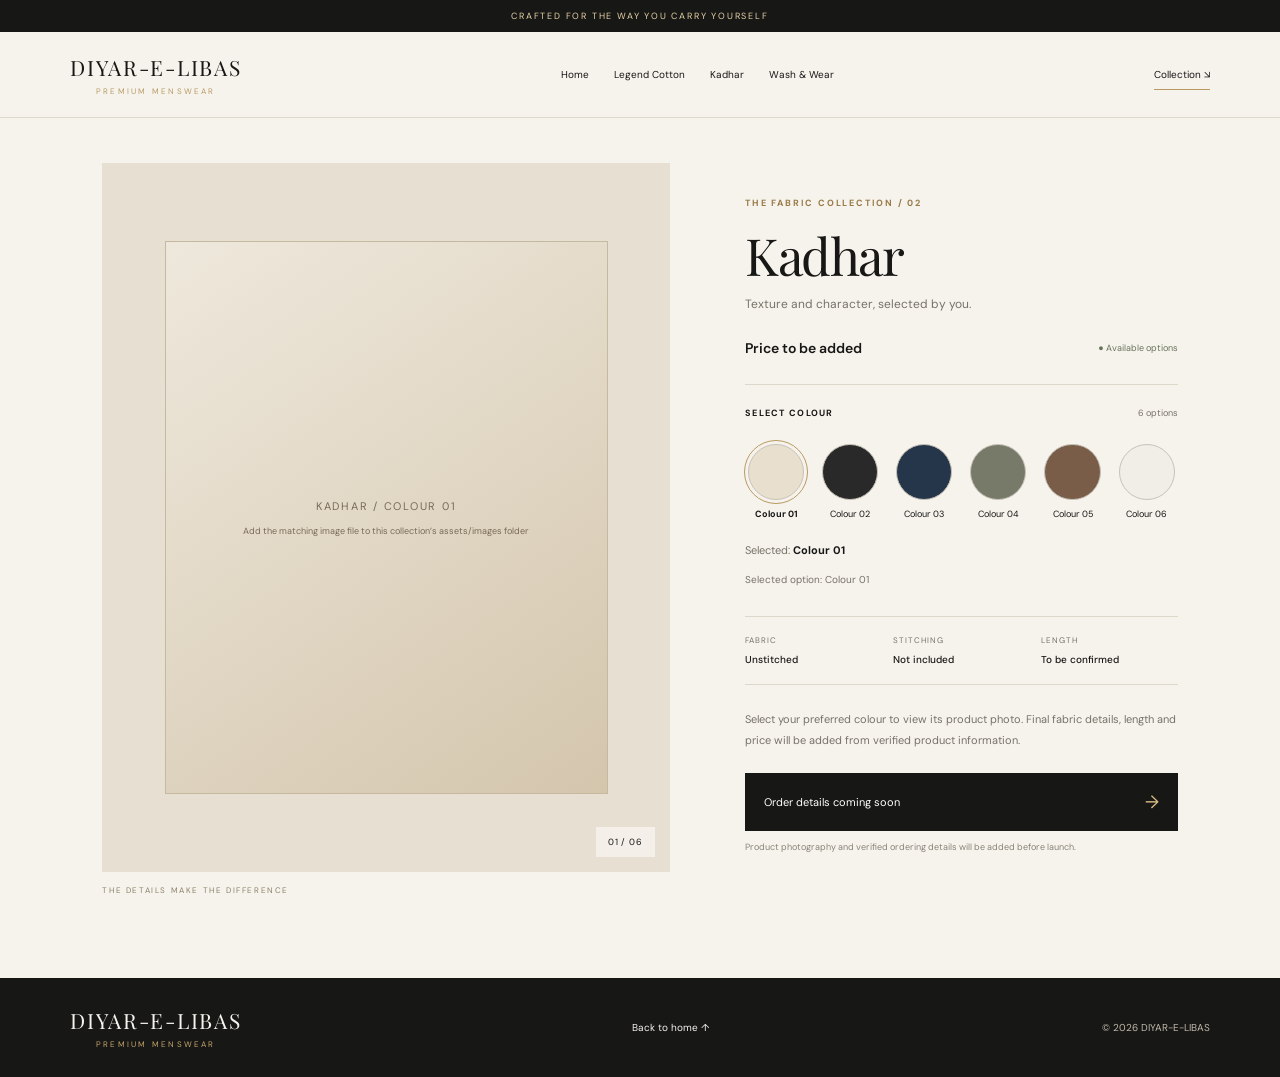
==== kadhar/index.html @ d8f54a7f "Add files via upload" ====
<!doctype html>
<html lang="en"><head><meta charset="utf-8"><meta name="viewport" content="width=device-width, initial-scale=1"><meta name="theme-color" content="#171715"><title>Kadhar | DIYAR-E-LIBAS</title><link rel="stylesheet" href="style.css"></head><body class="collection-page">
<div class="announcement">CRAFTED FOR THE WAY YOU CARRY YOURSELF</div><header class="site-header"><a class="wordmark" href="../">DIYAR-E-LIBAS<span>PREMIUM MENSWEAR</span></a><nav><a href="../">Home</a><a href="../legend-cotton/">Legend Cotton</a><a href="../kadhar/">Kadhar</a><a href="../wash-n-wear/">Wash &amp; Wear</a></nav><a class="header-link" href="#product">Collection <span>↘</span></a></header>
<main id="product" class="product-layout"><section class="gallery-column" aria-label="Product image"><div class="main-image" id="mainImage"><div class="image-placeholder"><span>KADHAR</span><small>Supplied product image will be connected here</small></div><span class="image-counter">01 / 06</span></div><p class="gallery-caption">THE DETAILS MAKE THE DIFFERENCE</p></section>
<section class="product-info"><p class="eyebrow">THE FABRIC COLLECTION / 02</p><h1>Kadhar</h1><p class="subtitle">Texture and character, selected by you.</p><div class="price-line"><span class="price" id="productPrice">Price to be added</span><span class="availability">● Available options</span></div><div class="rule"></div><div class="field-heading"><span>SELECT COLOUR</span><span id="colourCount">6 options</span></div><div class="swatch-list" id="swatches" aria-label="Choose a colour"></div><p class="selected-colour">Selected: <strong id="selectedColour">Choose a colour</strong></p><div class="selected-product" id="selectedProduct">Select a colour to view its product image.</div><div class="product-facts"><div><span>FABRIC</span><strong>Unstitched</strong></div><div><span>STITCHING</span><strong>Not included</strong></div><div><span>LENGTH</span><strong>To be confirmed</strong></div></div><p class="product-description">Select your preferred colour to view its product photo. Final fabric details, length and price will be added from verified product information.</p><button class="primary-button" id="orderButton" type="button">Order details coming soon <span>→</span></button><p class="small-note">Product photography and verified ordering details will be added before launch.</p></section></main>
<footer class="site-footer"><a class="wordmark" href="../">DIYAR-E-LIBAS<span>PREMIUM MENSWEAR</span></a><a href="../">Back to home ↑</a><span>© <span class="year"></span> DIYAR-E-LIBAS</span></footer><script src="script.js"></script></body></html>
---- kadhar/style.css ----
@import url('https://fonts.googleapis.com/css2?family=DM+Sans:wght@400;500;600;700&family=Playfair+Display:ital,wght@0,500;0,600;1,500&display=swap');
/* KADHAR ONLY — edits here do not style the other collections. */
:root{--kh-ink:#171715;--kh-paper:#f6f3ed;--kh-muted:#777268;--kh-gold:#b89a62;--kh-line:#ded8cb;--kh-serif:'Playfair Display',Georgia,serif;--kh-sans:'DM Sans',Arial,sans-serif}
*{box-sizing:border-box}body{margin:0;background:var(--kh-paper);color:var(--kh-ink);font-family:var(--kh-sans)}a{color:inherit;text-decoration:none}.announcement{text-align:center;background:var(--kh-ink);color:#e6d2a8;font-size:9px;letter-spacing:.2em;padding:10px 14px}.site-header{min-height:86px;padding:20px 5.5%;display:flex;align-items:center;justify-content:space-between;gap:25px;border-bottom:1px solid var(--kh-line)}.wordmark{font:21px var(--kh-serif);letter-spacing:.08em;white-space:nowrap}.wordmark span{display:block;font:8px var(--kh-sans);letter-spacing:.28em;text-align:center;margin-top:5px;color:var(--kh-gold)}nav{display:flex;gap:25px}nav a,.header-link{font-size:10px}.header-link{border-bottom:1px solid var(--kh-gold);padding:8px 0}.product-layout{display:grid;grid-template-columns:minmax(0,1.05fr) minmax(340px,.8fr);gap:7%;padding:45px 8% 75px;max-width:1500px;margin:auto}.main-image{position:relative;aspect-ratio:4/5;background:#e6dfd2;display:grid;place-items:center;overflow:hidden}.main-image img{width:100%;height:100%;object-fit:cover;display:block}.image-placeholder{width:78%;height:78%;border:1px solid #c5b99f;display:flex;flex-direction:column;align-items:center;justify-content:center;gap:12px;text-align:center;background:linear-gradient(145deg,#eee8dc,#d4c6ad);color:#776b57;font-size:11px;letter-spacing:.16em;padding:20px}.image-placeholder small{font-size:9px;letter-spacing:0}.image-counter{position:absolute;bottom:15px;right:15px;background:#f6f3eddd;padding:9px 12px;font-size:9px;letter-spacing:.1em}.gallery-caption{font-size:8px;letter-spacing:.2em;color:#8c806a;margin-top:13px}.product-info{padding-top:25px;align-self:start}.eyebrow{font-size:9px;letter-spacing:.2em;color:#987a48;font-weight:700}.product-info h1{font:clamp(39px,4vw,57px)/1.12 var(--kh-serif);letter-spacing:-.03em;margin:18px 0 10px}.subtitle{font-size:12px;color:var(--kh-muted)}.price-line{display:flex;justify-content:space-between;align-items:center;gap:12px;margin:27px 0}.price{font-size:14px;font-weight:600}.availability{font-size:9px;color:#68735a}.rule{height:1px;background:var(--kh-line);margin:22px 0}.field-heading{display:flex;justify-content:space-between;font-size:9px;letter-spacing:.14em;font-weight:700}.field-heading span+span{font-weight:400;color:var(--kh-muted);letter-spacing:0}.swatch-list{display:grid;grid-template-columns:repeat(6,minmax(0,1fr));gap:12px;margin:20px 0 12px}.swatch{border:1px solid transparent;background:transparent;padding:4px 2px 7px;cursor:pointer;color:var(--kh-ink);font:9px var(--kh-sans);min-width:0}.swatch .swatch-colour{display:block;width:100%;aspect-ratio:1;border-radius:50%;border:1px solid #c8c2b7;margin-bottom:8px;outline:1px solid transparent;outline-offset:3px}.swatch[aria-pressed=true] .swatch-colour{outline:1px solid var(--kh-gold)}.swatch[aria-pressed=true]{font-weight:700}.swatch:focus-visible,.primary-button:focus-visible{outline:2px solid var(--kh-gold);outline-offset:3px}.selected-colour{font-size:11px;color:var(--kh-muted);margin:15px 0}.selected-colour strong{color:var(--kh-ink)}.selected-product{font-size:10px;color:var(--kh-muted);min-height:20px;line-height:1.6}.product-facts{display:grid;grid-template-columns:repeat(3,minmax(0,1fr));gap:12px;border-top:1px solid var(--kh-line);border-bottom:1px solid var(--kh-line);padding:18px 0;margin:24px 0}.product-facts div{display:flex;flex-direction:column;gap:8px}.product-facts span{font-size:8px;letter-spacing:.12em;color:var(--kh-muted)}.product-facts strong{font-size:10px;font-weight:500}.product-description{font-size:11px;line-height:1.9;color:var(--kh-muted)}.primary-button{width:100%;border:0;background:var(--kh-ink);color:white;padding:17px 19px;display:flex;justify-content:space-between;align-items:center;margin-top:22px;font:11px var(--kh-sans);cursor:pointer}.primary-button span{color:#d8bb83;font-size:18px}.small-note{font-size:9px;line-height:1.6;color:#898276}.site-footer{background:var(--kh-ink);color:#f6f3ed;padding:28px 5.5%;display:flex;align-items:center;justify-content:space-between;gap:20px;font-size:10px}.site-footer .wordmark span{color:#c6a76c}.site-footer>span{color:#c1b9aa}
@media(max-width:850px){.site-header{padding:17px 5%;flex-wrap:wrap;gap:15px}.wordmark{font-size:18px}nav{order:3;width:100%;overflow:auto;gap:18px;padding-top:4px}nav a{white-space:nowrap}.header-link{margin-left:auto}.product-layout{grid-template-columns:1fr;gap:25px;padding:24px 5% 50px}.main-image{aspect-ratio:4/4.2}.product-info{padding-top:5px}.product-info h1{font-size:43px}.swatch-list{gap:7px}.site-footer{flex-wrap:wrap}.site-footer .wordmark{width:100%}}
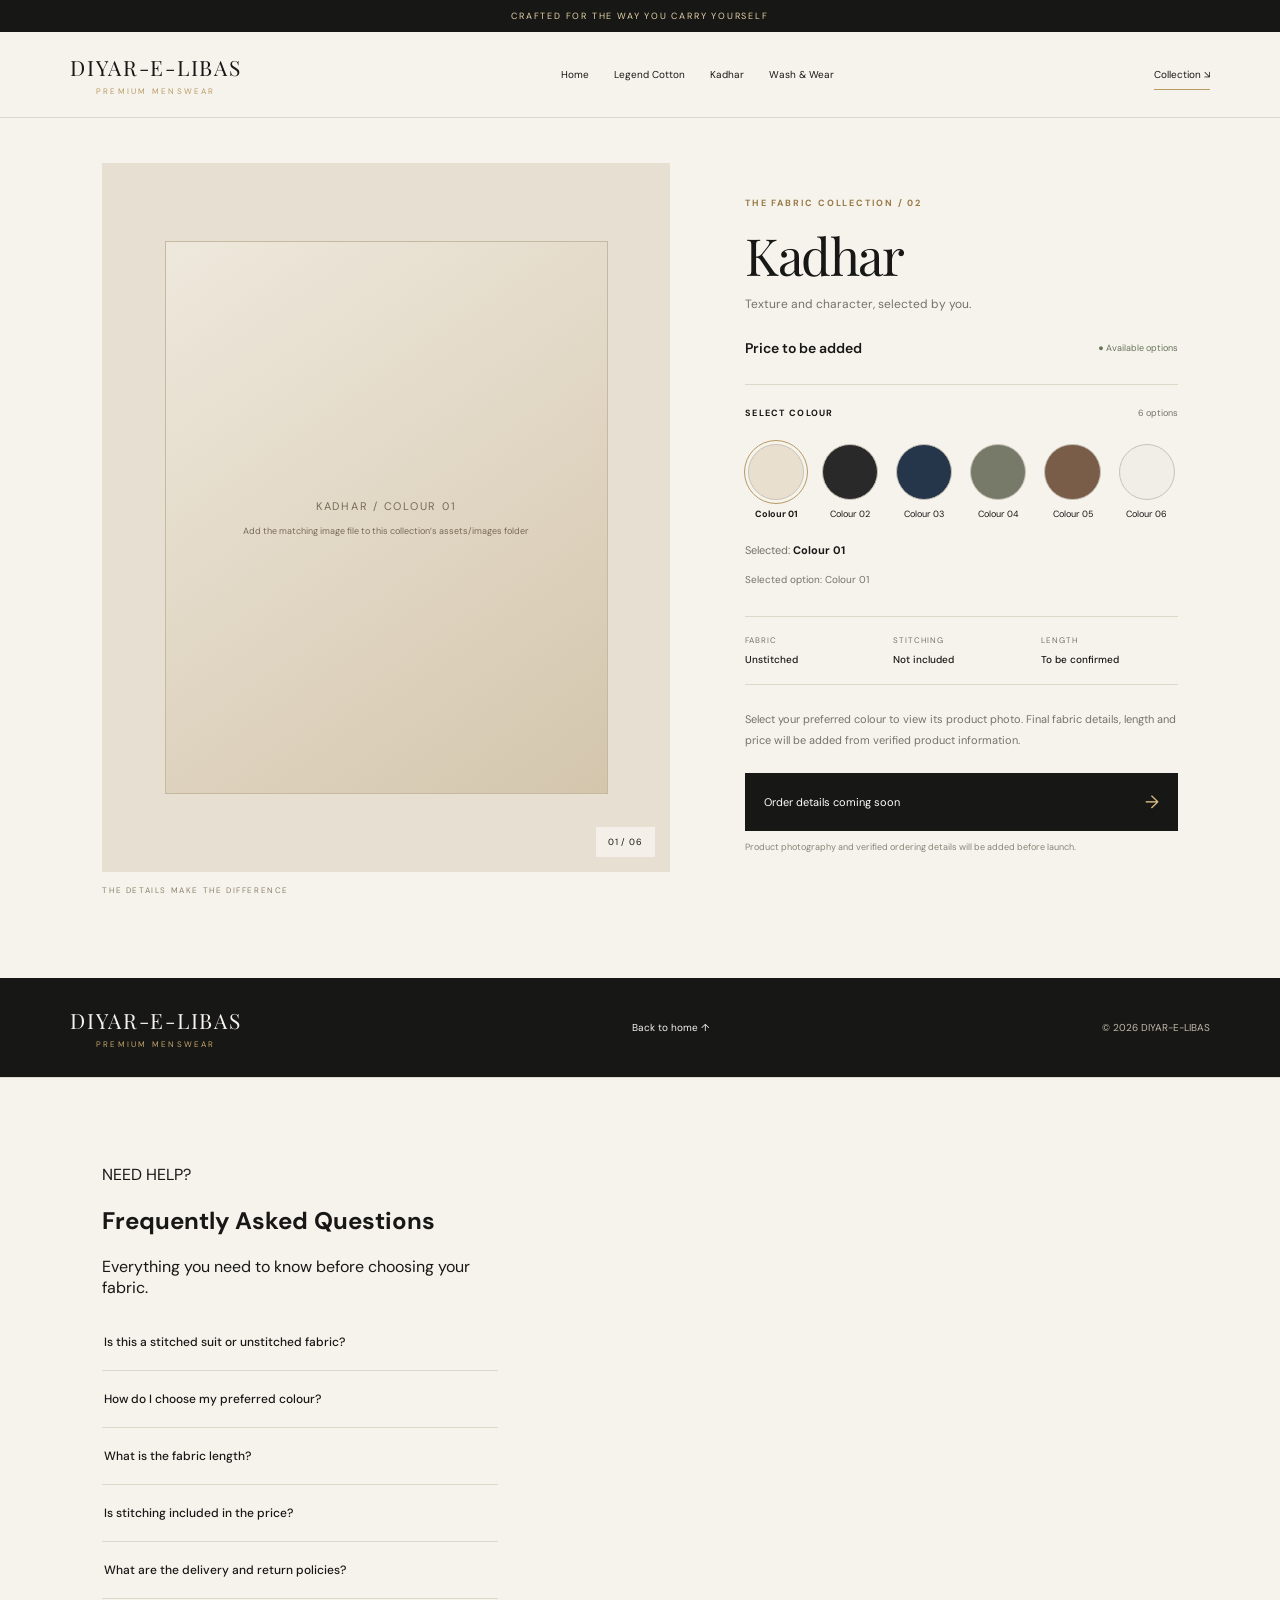
==== commit a4ee9bb5: "Update index.html" ====
--- a/kadhar/index.html
+++ b/kadhar/index.html
@@ -3,4 +3,39 @@
 <div class="announcement">CRAFTED FOR THE WAY YOU CARRY YOURSELF</div><header class="site-header"><a class="wordmark" href="../">DIYAR-E-LIBAS<span>PREMIUM MENSWEAR</span></a><nav><a href="../">Home</a><a href="../legend-cotton/">Legend Cotton</a><a href="../kadhar/">Kadhar</a><a href="../wash-n-wear/">Wash &amp; Wear</a></nav><a class="header-link" href="#product">Collection <span>↘</span></a></header>
 <main id="product" class="product-layout"><section class="gallery-column" aria-label="Product image"><div class="main-image" id="mainImage"><div class="image-placeholder"><span>KADHAR</span><small>Supplied product image will be connected here</small></div><span class="image-counter">01 / 06</span></div><p class="gallery-caption">THE DETAILS MAKE THE DIFFERENCE</p></section>
 <section class="product-info"><p class="eyebrow">THE FABRIC COLLECTION / 02</p><h1>Kadhar</h1><p class="subtitle">Texture and character, selected by you.</p><div class="price-line"><span class="price" id="productPrice">Price to be added</span><span class="availability">● Available options</span></div><div class="rule"></div><div class="field-heading"><span>SELECT COLOUR</span><span id="colourCount">6 options</span></div><div class="swatch-list" id="swatches" aria-label="Choose a colour"></div><p class="selected-colour">Selected: <strong id="selectedColour">Choose a colour</strong></p><div class="selected-product" id="selectedProduct">Select a colour to view its product image.</div><div class="product-facts"><div><span>FABRIC</span><strong>Unstitched</strong></div><div><span>STITCHING</span><strong>Not included</strong></div><div><span>LENGTH</span><strong>To be confirmed</strong></div></div><p class="product-description">Select your preferred colour to view its product photo. Final fabric details, length and price will be added from verified product information.</p><button class="primary-button" id="orderButton" type="button">Order details coming soon <span>→</span></button><p class="small-note">Product photography and verified ordering details will be added before launch.</p></section></main>
-<footer class="site-footer"><a class="wordmark" href="../">DIYAR-E-LIBAS<span>PREMIUM MENSWEAR</span></a><a href="../">Back to home ↑</a><span>© <span class="year"></span> DIYAR-E-LIBAS</span></footer><script src="script.js"></script></body></html>
+<footer class="site-footer"><a class="wordmark" href="../">DIYAR-E-LIBAS<span>PREMIUM MENSWEAR</span></a><a href="../">Back to home ↑</a><span>© <span class="year"></span> DIYAR-E-LIBAS</span></footer><script src="script.js"></script>
+<section class="faq-section" id="faqs">
+  <div class="faq-container">
+    <p class="faq-eyebrow">NEED HELP?</p>
+    <h2>Frequently Asked Questions</h2>
+    <p class="faq-intro">
+      Everything you need to know before choosing your fabric.
+    </p>
+
+    <details class="faq-item">
+      <summary>Is this a stitched suit or unstitched fabric?</summary>
+      <p>This product is unstitched fabric. It is not a ready-made suit.</p>
+    </details>
+
+    <details class="faq-item">
+      <summary>How do I choose my preferred colour?</summary>
+      <p>Select a colour swatch on the product page to view its corresponding product image.</p>
+    </details>
+
+    <details class="faq-item">
+      <summary>What is the fabric length?</summary>
+      <p>Please confirm the fabric length listed for your selected product before placing your order.</p>
+    </details>
+
+    <details class="faq-item">
+      <summary>Is stitching included in the price?</summary>
+      <p>No. This is unstitched fabric, and stitching is not included unless explicitly stated.</p>
+    </details>
+
+    <details class="faq-item">
+      <summary>What are the delivery and return policies?</summary>
+      <p>Please check the store's confirmed delivery and return policies before ordering.</p>
+    </details>
+  </div>
+</section>
+</body></html>
--- a/kadhar/style.css
+++ b/kadhar/style.css
@@ -3,3 +3,22 @@
 :root{--kh-ink:#171715;--kh-paper:#f6f3ed;--kh-muted:#777268;--kh-gold:#b89a62;--kh-line:#ded8cb;--kh-serif:'Playfair Display',Georgia,serif;--kh-sans:'DM Sans',Arial,sans-serif}
 *{box-sizing:border-box}body{margin:0;background:var(--kh-paper);color:var(--kh-ink);font-family:var(--kh-sans)}a{color:inherit;text-decoration:none}.announcement{text-align:center;background:var(--kh-ink);color:#e6d2a8;font-size:9px;letter-spacing:.2em;padding:10px 14px}.site-header{min-height:86px;padding:20px 5.5%;display:flex;align-items:center;justify-content:space-between;gap:25px;border-bottom:1px solid var(--kh-line)}.wordmark{font:21px var(--kh-serif);letter-spacing:.08em;white-space:nowrap}.wordmark span{display:block;font:8px var(--kh-sans);letter-spacing:.28em;text-align:center;margin-top:5px;color:var(--kh-gold)}nav{display:flex;gap:25px}nav a,.header-link{font-size:10px}.header-link{border-bottom:1px solid var(--kh-gold);padding:8px 0}.product-layout{display:grid;grid-template-columns:minmax(0,1.05fr) minmax(340px,.8fr);gap:7%;padding:45px 8% 75px;max-width:1500px;margin:auto}.main-image{position:relative;aspect-ratio:4/5;background:#e6dfd2;display:grid;place-items:center;overflow:hidden}.main-image img{width:100%;height:100%;object-fit:cover;display:block}.image-placeholder{width:78%;height:78%;border:1px solid #c5b99f;display:flex;flex-direction:column;align-items:center;justify-content:center;gap:12px;text-align:center;background:linear-gradient(145deg,#eee8dc,#d4c6ad);color:#776b57;font-size:11px;letter-spacing:.16em;padding:20px}.image-placeholder small{font-size:9px;letter-spacing:0}.image-counter{position:absolute;bottom:15px;right:15px;background:#f6f3eddd;padding:9px 12px;font-size:9px;letter-spacing:.1em}.gallery-caption{font-size:8px;letter-spacing:.2em;color:#8c806a;margin-top:13px}.product-info{padding-top:25px;align-self:start}.eyebrow{font-size:9px;letter-spacing:.2em;color:#987a48;font-weight:700}.product-info h1{font:clamp(39px,4vw,57px)/1.12 var(--kh-serif);letter-spacing:-.03em;margin:18px 0 10px}.subtitle{font-size:12px;color:var(--kh-muted)}.price-line{display:flex;justify-content:space-between;align-items:center;gap:12px;margin:27px 0}.price{font-size:14px;font-weight:600}.availability{font-size:9px;color:#68735a}.rule{height:1px;background:var(--kh-line);margin:22px 0}.field-heading{display:flex;justify-content:space-between;font-size:9px;letter-spacing:.14em;font-weight:700}.field-heading span+span{font-weight:400;color:var(--kh-muted);letter-spacing:0}.swatch-list{display:grid;grid-template-columns:repeat(6,minmax(0,1fr));gap:12px;margin:20px 0 12px}.swatch{border:1px solid transparent;background:transparent;padding:4px 2px 7px;cursor:pointer;color:var(--kh-ink);font:9px var(--kh-sans);min-width:0}.swatch .swatch-colour{display:block;width:100%;aspect-ratio:1;border-radius:50%;border:1px solid #c8c2b7;margin-bottom:8px;outline:1px solid transparent;outline-offset:3px}.swatch[aria-pressed=true] .swatch-colour{outline:1px solid var(--kh-gold)}.swatch[aria-pressed=true]{font-weight:700}.swatch:focus-visible,.primary-button:focus-visible{outline:2px solid var(--kh-gold);outline-offset:3px}.selected-colour{font-size:11px;color:var(--kh-muted);margin:15px 0}.selected-colour strong{color:var(--kh-ink)}.selected-product{font-size:10px;color:var(--kh-muted);min-height:20px;line-height:1.6}.product-facts{display:grid;grid-template-columns:repeat(3,minmax(0,1fr));gap:12px;border-top:1px solid var(--kh-line);border-bottom:1px solid var(--kh-line);padding:18px 0;margin:24px 0}.product-facts div{display:flex;flex-direction:column;gap:8px}.product-facts span{font-size:8px;letter-spacing:.12em;color:var(--kh-muted)}.product-facts strong{font-size:10px;font-weight:500}.product-description{font-size:11px;line-height:1.9;color:var(--kh-muted)}.primary-button{width:100%;border:0;background:var(--kh-ink);color:white;padding:17px 19px;display:flex;justify-content:space-between;align-items:center;margin-top:22px;font:11px var(--kh-sans);cursor:pointer}.primary-button span{color:#d8bb83;font-size:18px}.small-note{font-size:9px;line-height:1.6;color:#898276}.site-footer{background:var(--kh-ink);color:#f6f3ed;padding:28px 5.5%;display:flex;align-items:center;justify-content:space-between;gap:20px;font-size:10px}.site-footer .wordmark span{color:#c6a76c}.site-footer>span{color:#c1b9aa}
 @media(max-width:850px){.site-header{padding:17px 5%;flex-wrap:wrap;gap:15px}.wordmark{font-size:18px}nav{order:3;width:100%;overflow:auto;gap:18px;padding-top:4px}nav a{white-space:nowrap}.header-link{margin-left:auto}.product-layout{grid-template-columns:1fr;gap:25px;padding:24px 5% 50px}.main-image{aspect-ratio:4/4.2}.product-info{padding-top:5px}.product-info h1{font-size:43px}.swatch-list{gap:7px}.site-footer{flex-wrap:wrap}.site-footer .wordmark{width:100%}}
+
+
+/* KADHAR FAQ SECTION — independent styles, scoped to this page. */
+.faq-section{display:grid;grid-template-columns:minmax(220px,.8fr) minmax(0,1.2fr);gap:8%;padding:70px 8%;border-top:1px solid var(--kh-line);max-width:1500px;margin:auto}
+.faq-intro h2{font:clamp(32px,3.5vw,45px)/1.16 var(--kh-serif);margin:14px 0}
+.faq-intro h2 em{color:var(--kh-gold);font-weight:500}
+.faq-intro>p:last-child{font-size:11px;line-height:1.8;color:var(--kh-muted);max-width:280px}
+.faq-list{border-top:1px solid var(--kh-line)}
+.faq-item{border-bottom:1px solid var(--kh-line)}
+.faq-item summary{list-style:none;cursor:pointer;display:flex;align-items:center;justify-content:space-between;gap:20px;padding:20px 2px;font-size:12px;font-weight:500}
+.faq-item summary::-webkit-details-marker{display:none}
+.faq-item summary:focus-visible{outline:2px solid var(--kh-gold);outline-offset:4px}
+.faq-toggle{position:relative;flex:0 0 18px;width:18px;height:18px}
+.faq-toggle:before,.faq-toggle:after{content:"";position:absolute;left:3px;top:8px;width:12px;height:1px;background:var(--kh-gold)}
+.faq-toggle:after{transform:rotate(90deg);transition:transform .2s ease}
+.faq-item[open] .faq-toggle:after{transform:rotate(0)}
+.faq-answer{padding:0 34px 18px 2px}
+.faq-answer p{margin:0;color:var(--kh-muted);font-size:11px;line-height:1.9}
+@media(max-width:850px){.faq-section{grid-template-columns:1fr;gap:25px;padding:48px 5%}.faq-intro h2{font-size:37px}.faq-item summary{font-size:11px;padding:18px 1px}}
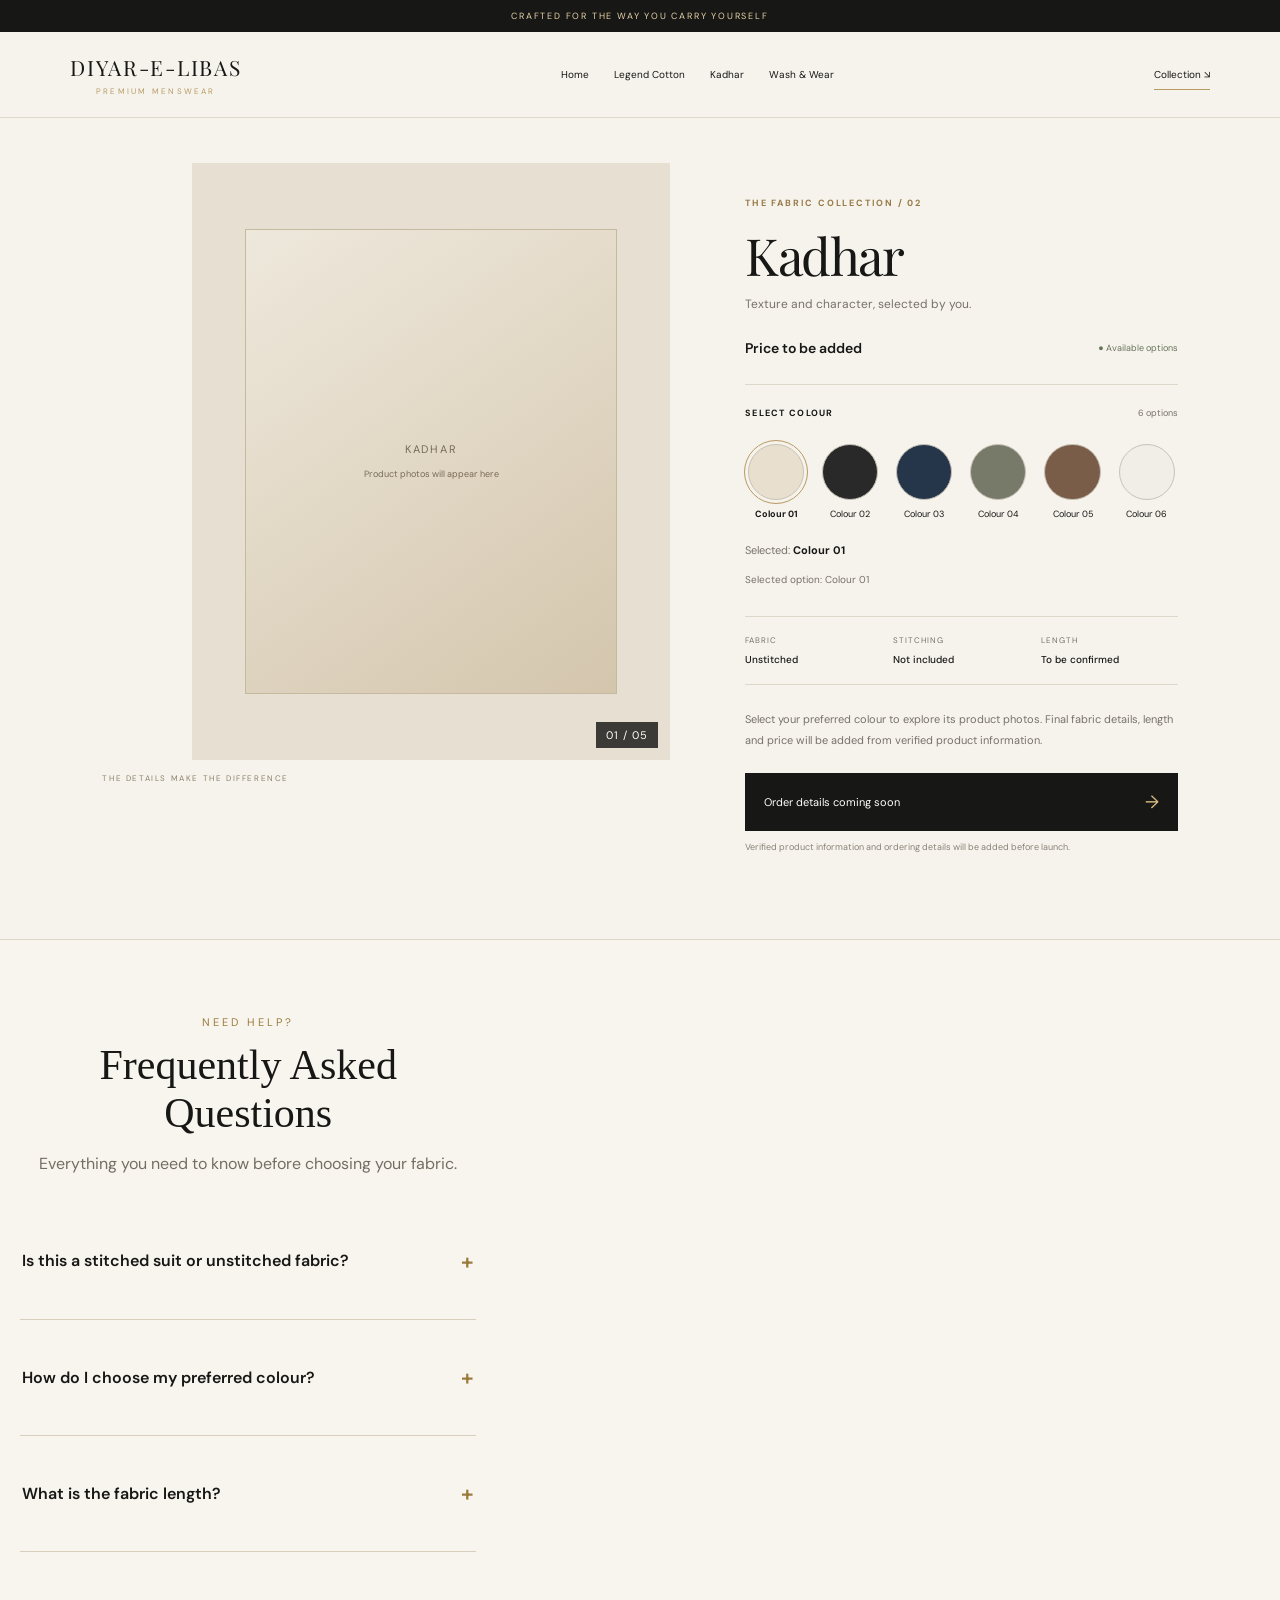
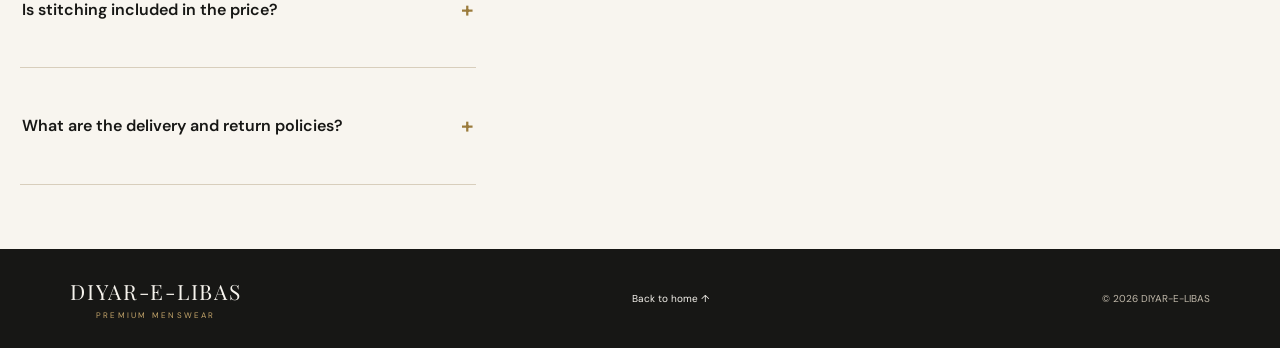
==== commit 4ba84ebd: "Update index.html" ====
--- a/kadhar/index.html
+++ b/kadhar/index.html
@@ -1,41 +1,369 @@
+
 <!doctype html>
-<html lang="en"><head><meta charset="utf-8"><meta name="viewport" content="width=device-width, initial-scale=1"><meta name="theme-color" content="#171715"><title>Kadhar | DIYAR-E-LIBAS</title><link rel="stylesheet" href="style.css"></head><body class="collection-page">
-<div class="announcement">CRAFTED FOR THE WAY YOU CARRY YOURSELF</div><header class="site-header"><a class="wordmark" href="../">DIYAR-E-LIBAS<span>PREMIUM MENSWEAR</span></a><nav><a href="../">Home</a><a href="../legend-cotton/">Legend Cotton</a><a href="../kadhar/">Kadhar</a><a href="../wash-n-wear/">Wash &amp; Wear</a></nav><a class="header-link" href="#product">Collection <span>↘</span></a></header>
-<main id="product" class="product-layout"><section class="gallery-column" aria-label="Product image"><div class="main-image" id="mainImage"><div class="image-placeholder"><span>KADHAR</span><small>Supplied product image will be connected here</small></div><span class="image-counter">01 / 06</span></div><p class="gallery-caption">THE DETAILS MAKE THE DIFFERENCE</p></section>
-<section class="product-info"><p class="eyebrow">THE FABRIC COLLECTION / 02</p><h1>Kadhar</h1><p class="subtitle">Texture and character, selected by you.</p><div class="price-line"><span class="price" id="productPrice">Price to be added</span><span class="availability">● Available options</span></div><div class="rule"></div><div class="field-heading"><span>SELECT COLOUR</span><span id="colourCount">6 options</span></div><div class="swatch-list" id="swatches" aria-label="Choose a colour"></div><p class="selected-colour">Selected: <strong id="selectedColour">Choose a colour</strong></p><div class="selected-product" id="selectedProduct">Select a colour to view its product image.</div><div class="product-facts"><div><span>FABRIC</span><strong>Unstitched</strong></div><div><span>STITCHING</span><strong>Not included</strong></div><div><span>LENGTH</span><strong>To be confirmed</strong></div></div><p class="product-description">Select your preferred colour to view its product photo. Final fabric details, length and price will be added from verified product information.</p><button class="primary-button" id="orderButton" type="button">Order details coming soon <span>→</span></button><p class="small-note">Product photography and verified ordering details will be added before launch.</p></section></main>
-<footer class="site-footer"><a class="wordmark" href="../">DIYAR-E-LIBAS<span>PREMIUM MENSWEAR</span></a><a href="../">Back to home ↑</a><span>© <span class="year"></span> DIYAR-E-LIBAS</span></footer><script src="script.js"></script>
-<section class="faq-section" id="faqs">
-  <div class="faq-container">
-    <p class="faq-eyebrow">NEED HELP?</p>
-    <h2>Frequently Asked Questions</h2>
-    <p class="faq-intro">
-      Everything you need to know before choosing your fabric.
-    </p>
-
-    <details class="faq-item">
-      <summary>Is this a stitched suit or unstitched fabric?</summary>
-      <p>This product is unstitched fabric. It is not a ready-made suit.</p>
-    </details>
-
-    <details class="faq-item">
-      <summary>How do I choose my preferred colour?</summary>
-      <p>Select a colour swatch on the product page to view its corresponding product image.</p>
-    </details>
-
-    <details class="faq-item">
-      <summary>What is the fabric length?</summary>
-      <p>Please confirm the fabric length listed for your selected product before placing your order.</p>
-    </details>
-
-    <details class="faq-item">
-      <summary>Is stitching included in the price?</summary>
-      <p>No. This is unstitched fabric, and stitching is not included unless explicitly stated.</p>
-    </details>
-
-    <details class="faq-item">
-      <summary>What are the delivery and return policies?</summary>
-      <p>Please check the store's confirmed delivery and return policies before ordering.</p>
-    </details>
+<html lang="en">
+<head>
+  <meta charset="utf-8">
+  <meta name="viewport" content="width=device-width, initial-scale=1">
+  <meta name="theme-color" content="#171715">
+  <meta name="description" content="Explore the DIYAR-E-LIBAS Kadhar unstitched fabric collection.">
+  <title>Kadhar | DIYAR-E-LIBAS</title>
+  <link rel="stylesheet" href="style.css">
+
+  <style>
+    /* Product gallery: vertical thumbnails on the left */
+    .gallery-layout {
+      display: grid;
+      grid-template-columns: 76px minmax(0, 1fr);
+      gap: 14px;
+      align-items: start;
+    }
+
+    .thumbnail-list {
+      display: flex;
+      flex-direction: column;
+      gap: 10px;
+    }
+
+    .gallery-thumb {
+      display: block;
+      width: 100%;
+      aspect-ratio: 3 / 4;
+      padding: 0;
+      overflow: hidden;
+      border: 1px solid #d8cebc;
+      background: #f1ece3;
+      cursor: pointer;
+      opacity: .72;
+    }
+
+    .gallery-thumb.active,
+    .gallery-thumb[aria-pressed="true"] {
+      border: 2px solid #9b7b3c;
+      opacity: 1;
+    }
+
+    .gallery-thumb img {
+      display: block;
+      width: 100%;
+      height: 100%;
+      object-fit: cover;
+    }
+
+    #mainProductImage {
+      display: block;
+      width: 100%;
+      height: auto;
+      aspect-ratio: 4 / 5;
+      object-fit: cover;
+    }
+
+    .main-image {
+      position: relative;
+      overflow: hidden;
+      min-width: 0;
+    }
+
+    .main-image .image-counter {
+      position: absolute;
+      right: 12px;
+      bottom: 12px;
+      z-index: 2;
+      background: rgba(23, 23, 21, .82);
+      color: #fff;
+      padding: 6px 10px;
+      font-size: 11px;
+      letter-spacing: 1px;
+    }
+
+    .gallery-thumb:focus-visible {
+      outline: 2px solid #9b7b3c;
+      outline-offset: 2px;
+    }
+
+    /* FAQ */
+    .faq-section {
+      background: #f8f5ef;
+      color: #171715;
+      padding: 64px 20px;
+    }
+
+    .faq-container {
+      max-width: 820px;
+      margin: 0 auto;
+    }
+
+    .faq-eyebrow {
+      color: #9b7b3c;
+      font-size: 11px;
+      letter-spacing: 3px;
+      text-align: center;
+    }
+
+    .faq-section h2 {
+      font-family: Georgia, serif;
+      font-size: clamp(28px, 4vw, 42px);
+      font-weight: 400;
+      text-align: center;
+      margin: 12px 0;
+    }
+
+    .faq-intro {
+      color: #756d61;
+      text-align: center;
+      margin-bottom: 30px;
+    }
+
+    .faq-item {
+      border-bottom: 1px solid #d8cebc;
+      padding: 20px 0;
+    }
+
+    .faq-item summary {
+      display: flex;
+      justify-content: space-between;
+      gap: 16px;
+      cursor: pointer;
+      list-style: none;
+      font-weight: 600;
+      line-height: 1.6;
+    }
+
+    .faq-item summary::-webkit-details-marker {
+      display: none;
+    }
+
+    .faq-item summary::after {
+      content: "+";
+      color: #9b7b3c;
+      font-size: 22px;
+    }
+
+    .faq-item[open] summary::after {
+      content: "−";
+    }
+
+    .faq-item p {
+      color: #625c53;
+      font-size: 14px;
+      line-height: 1.8;
+      margin: 14px 0 0;
+    }
+
+    @media (max-width: 700px) {
+      .gallery-layout {
+        grid-template-columns: minmax(0, 1fr);
+        gap: 12px;
+      }
+
+      .thumbnail-list {
+        order: 2;
+        flex-direction: row;
+        overflow-x: auto;
+        padding: 3px 2px 8px;
+      }
+
+      .gallery-thumb {
+        flex: 0 0 62px;
+        width: 62px;
+      }
+
+      .main-image {
+        order: 1;
+      }
+
+      .faq-section {
+        padding: 44px 18px;
+      }
+    }
+  </style>
+</head>
+
+<body class="collection-page">
+
+  <div class="announcement">
+    CRAFTED FOR THE WAY YOU CARRY YOURSELF
   </div>
-</section>
-</body></html>
+
+  <header class="site-header">
+    <a class="wordmark" href="../">
+      DIYAR-E-LIBAS
+      <span>PREMIUM MENSWEAR</span>
+    </a>
+
+    <nav>
+      <a href="../">Home</a>
+      <a href="../legend-cotton/">Legend Cotton</a>
+      <a href="../kadhar/">Kadhar</a>
+      <a href="../wash-n-wear/">Wash &amp; Wear</a>
+    </nav>
+
+    <a class="header-link" href="#product">
+      Collection <span>↘</span>
+    </a>
+  </header>
+
+  <main id="product" class="product-layout">
+
+    <!-- LEFT: FIVE PRODUCT PHOTOS -->
+    <section class="gallery-column" aria-label="Product gallery">
+
+      <div class="gallery-layout">
+
+        <div
+          class="thumbnail-list"
+          id="thumbnailList"
+          aria-label="Choose a product photo">
+        </div>
+
+        <div class="main-image" id="mainImage">
+
+          <div class="image-placeholder" id="initialPlaceholder">
+            <span>KADHAR</span>
+            <small>Product photos will appear here</small>
+          </div>
+
+          <img
+            id="mainProductImage"
+            src="assets/images/colour-01-1.jpg"
+            alt="Kadhar unstitched fabric"
+            style="display:none"
+          >
+
+          <span class="image-counter" id="imageCounter">
+            01 / 05
+          </span>
+
+        </div>
+
+      </div>
+
+      <p class="gallery-caption">THE DETAILS MAKE THE DIFFERENCE</p>
+
+    </section>
+
+    <!-- RIGHT: PRODUCT DETAILS -->
+    <section class="product-info">
+
+      <p class="eyebrow">THE FABRIC COLLECTION / 02</p>
+
+      <h1>Kadhar</h1>
+
+      <p class="subtitle">
+        Texture and character, selected by you.
+      </p>
+
+      <div class="price-line">
+        <span class="price" id="productPrice">Price to be added</span>
+        <span class="availability">● Available options</span>
+      </div>
+
+      <div class="rule"></div>
+
+      <div class="field-heading">
+        <span>SELECT COLOUR</span>
+        <span id="colourCount">6 options</span>
+      </div>
+
+      <div
+        class="swatch-list"
+        id="swatches"
+        aria-label="Choose a colour">
+      </div>
+
+      <p class="selected-colour">
+        Selected: <strong id="selectedColour">Choose a colour</strong>
+      </p>
+
+      <div class="selected-product" id="selectedProduct">
+        Select a colour to view its product photos.
+      </div>
+
+      <div class="product-facts">
+        <div>
+          <span>FABRIC</span>
+          <strong>Unstitched</strong>
+        </div>
+        <div>
+          <span>STITCHING</span>
+          <strong>Not included</strong>
+        </div>
+        <div>
+          <span>LENGTH</span>
+          <strong>To be confirmed</strong>
+        </div>
+      </div>
+
+      <p class="product-description">
+        Select your preferred colour to explore its product photos.
+        Final fabric details, length and price will be added from
+        verified product information.
+      </p>
+
+      <button class="primary-button" id="orderButton" type="button">
+        Order details coming soon <span>→</span>
+      </button>
+
+      <p class="small-note">
+        Verified product information and ordering details will be
+        added before launch.
+      </p>
+
+    </section>
+  </main>
+
+  <!-- FREQUENTLY ASKED QUESTIONS -->
+  <section class="faq-section" id="faqs">
+    <div class="faq-container">
+
+      <p class="faq-eyebrow">NEED HELP?</p>
+
+      <h2>Frequently Asked Questions</h2>
+
+      <p class="faq-intro">
+        Everything you need to know before choosing your fabric.
+      </p>
+
+      <details class="faq-item">
+        <summary>Is this a stitched suit or unstitched fabric?</summary>
+        <p>This product is unstitched fabric. It is not a ready-made suit.</p>
+      </details>
+
+      <details class="faq-item">
+        <summary>How do I choose my preferred colour?</summary>
+        <p>Select a colour swatch to choose your preferred colour and view its product photos.</p>
+      </details>
+
+      <details class="faq-item">
+        <summary>What is the fabric length?</summary>
+        <p>Please confirm the fabric length for your selected product before placing an order.</p>
+      </details>
+
+      <details class="faq-item">
+        <summary>Is stitching included in the price?</summary>
+        <p>No. This is unstitched fabric, and stitching is not included unless explicitly stated.</p>
+      </details>
+
+      <details class="faq-item">
+        <summary>What are the delivery and return policies?</summary>
+        <p>Please check the store's confirmed delivery and return policies before ordering.</p>
+      </details>
+
+    </div>
+  </section>
+
+  <footer class="site-footer">
+    <a class="wordmark" href="../">
+      DIYAR-E-LIBAS
+      <span>PREMIUM MENSWEAR</span>
+    </a>
+
+    <a href="../">Back to home ↑</a>
+
+    <span>© <span class="year"></span> DIYAR-E-LIBAS</span>
+  </footer>
+
+  <!-- Load the collection JavaScript once -->
+  <script src="script.js"></script>
+
+</body>
+</html>
--- a/kadhar/style.css
+++ b/kadhar/style.css
@@ -22,3 +22,82 @@
 .faq-answer{padding:0 34px 18px 2px}
 .faq-answer p{margin:0;color:var(--kh-muted);font-size:11px;line-height:1.9}
 @media(max-width:850px){.faq-section{grid-template-columns:1fr;gap:25px;padding:48px 5%}.faq-intro h2{font-size:37px}.faq-item summary{font-size:11px;padding:18px 1px}}
+
+.faq-section {
+  background: #f8f5ef;
+  color: #171512;
+  padding: 64px 20px;
+}
+
+.faq-container {
+  max-width: 820px;
+  margin: 0 auto;
+}
+
+.faq-eyebrow {
+  color: #9b7b3c;
+  font-size: 12px;
+  letter-spacing: 3px;
+  text-align: center;
+}
+
+.faq-section h2 {
+  font-family: Georgia, serif;
+  font-size: clamp(28px, 4vw, 42px);
+  font-weight: 400;
+  text-align: center;
+  margin: 12px 0;
+}
+
+.faq-intro {
+  text-align: center;
+  color: #686157;
+  margin-bottom: 32px;
+}
+
+.faq-item {
+  border-bottom: 1px solid #d8cebc;
+  padding: 20px 0;
+}
+
+.faq-item summary {
+  cursor: pointer;
+  font-size: 16px;
+  font-weight: 600;
+  line-height: 1.6;
+  list-style: none;
+  display: flex;
+  justify-content: space-between;
+  gap: 16px;
+}
+
+.faq-item summary::-webkit-details-marker {
+  display: none;
+}
+
+.faq-item summary::after {
+  content: "+";
+  color: #9b7b3c;
+  font-size: 22px;
+}
+
+.faq-item[open] summary::after {
+  content: "−";
+}
+
+.faq-item p {
+  color: #625c53;
+  line-height: 1.8;
+  margin: 14px 0 0;
+  font-size: 14px;
+}
+
+@media (max-width: 600px) {
+  .faq-section {
+    padding: 44px 18px;
+  }
+
+  .faq-item {
+    padding: 17px 0;
+  }
+}
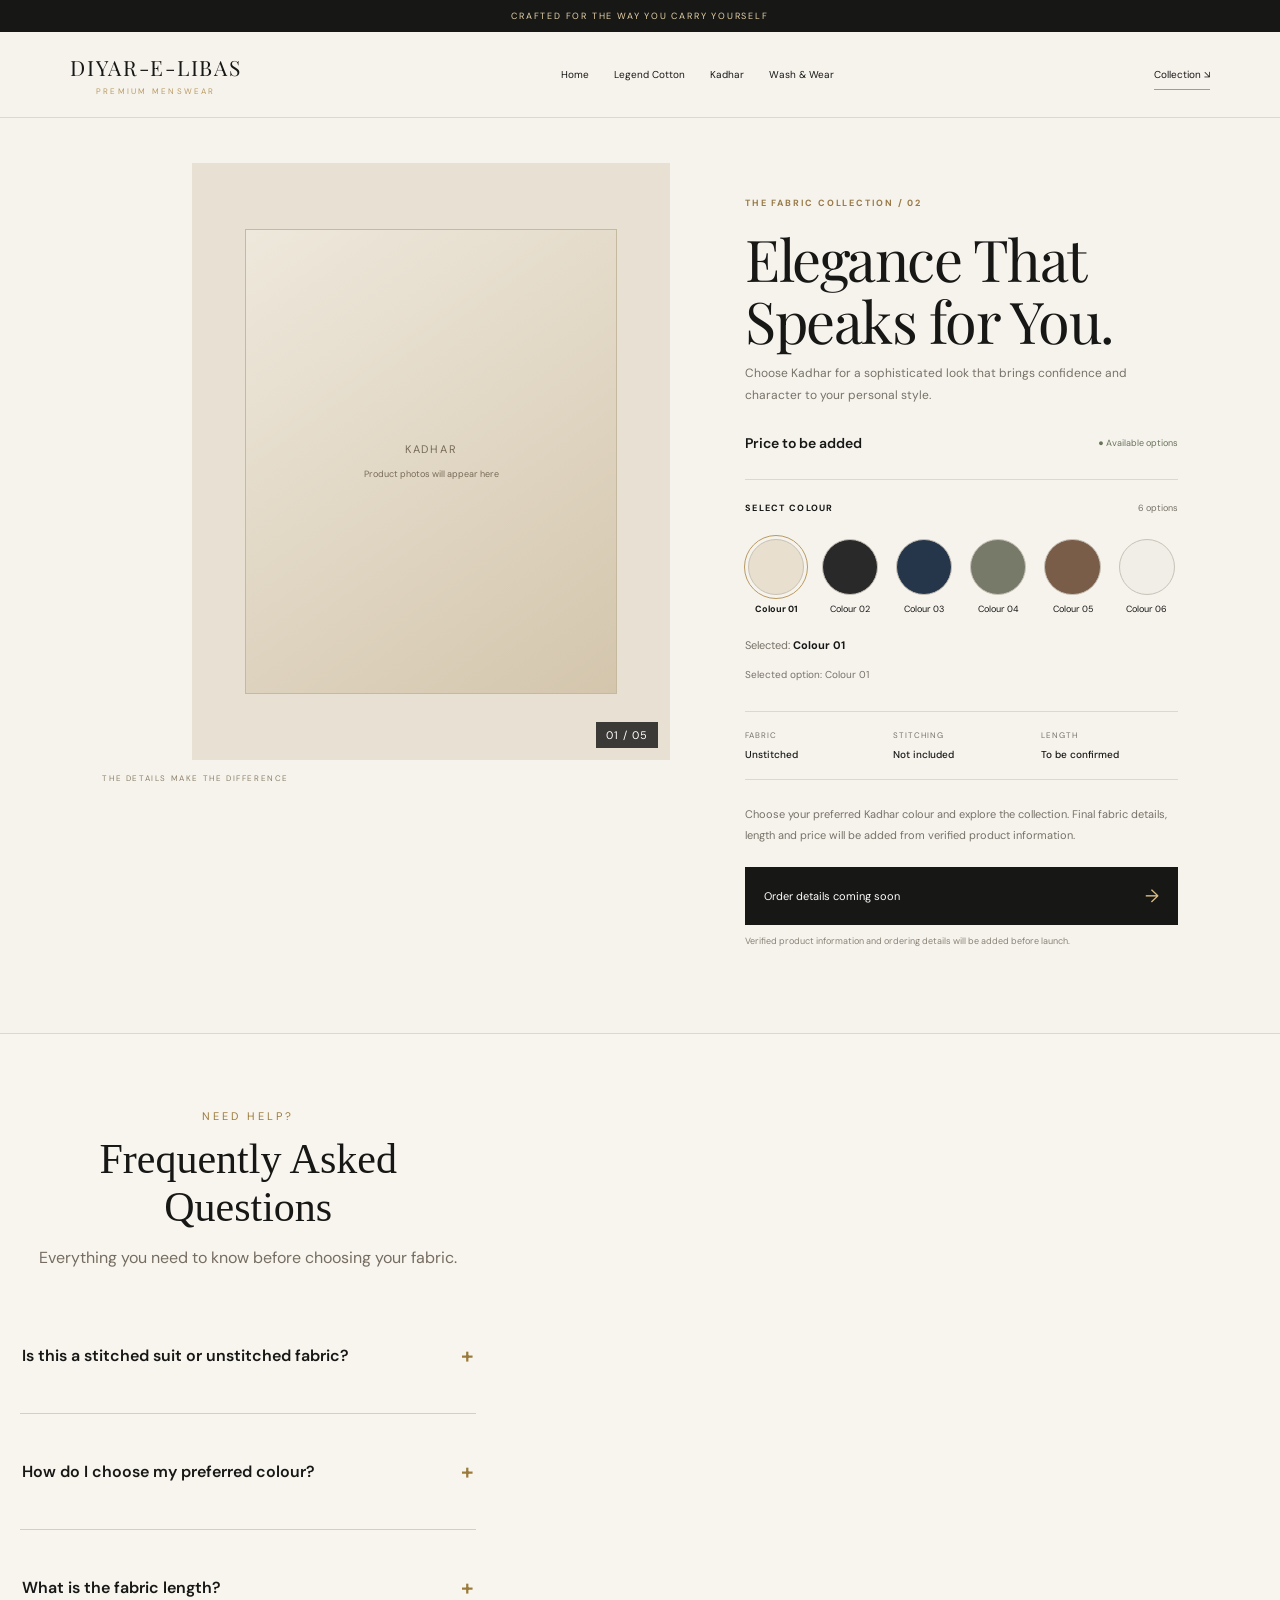
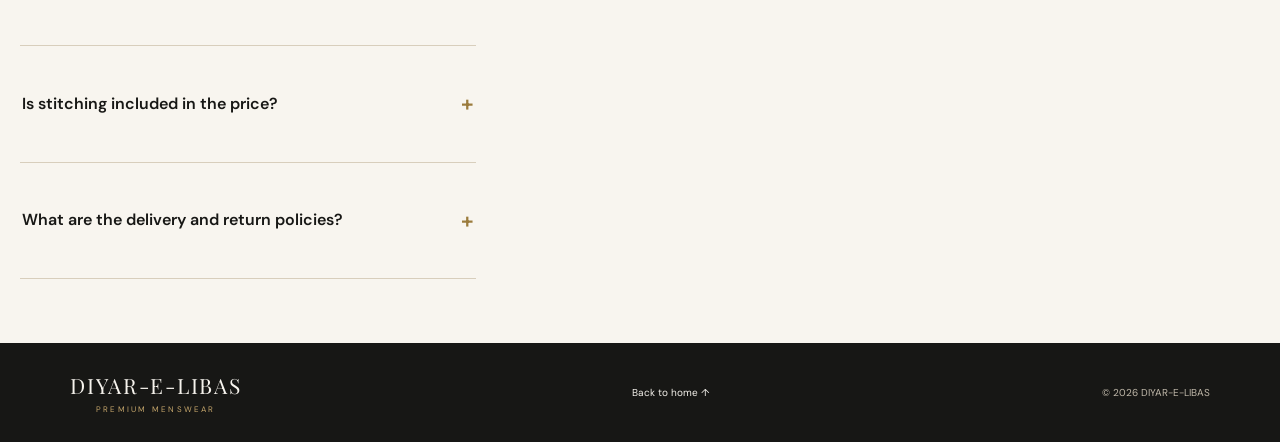
==== commit 86e24124: "Update index.html" ====
--- a/kadhar/index.html
+++ b/kadhar/index.html
@@ -5,12 +5,11 @@
   <meta charset="utf-8">
   <meta name="viewport" content="width=device-width, initial-scale=1">
   <meta name="theme-color" content="#171715">
-  <meta name="description" content="Explore the DIYAR-E-LIBAS Kadhar unstitched fabric collection.">
+  <meta name="description" content="Discover the DIYAR-E-LIBAS Kadhar unstitched fabric collection, designed for a refined personal style.">
   <title>Kadhar | DIYAR-E-LIBAS</title>
   <link rel="stylesheet" href="style.css">
 
   <style>
-    /* Product gallery: vertical thumbnails on the left */
     .gallery-layout {
       display: grid;
       grid-template-columns: 76px minmax(0, 1fr);
@@ -33,7 +32,8 @@
       border: 1px solid #d8cebc;
       background: #f1ece3;
       cursor: pointer;
-      opacity: .72;
+      opacity: .75;
+      transition: opacity .2s, border-color .2s;
     }
 
     .gallery-thumb.active,
@@ -61,6 +61,7 @@
       position: relative;
       overflow: hidden;
       min-width: 0;
+      background: #e8e0d2;
     }
 
     .main-image .image-counter {
@@ -80,6 +81,20 @@
       outline-offset: 2px;
     }
 
+    /* Benefits-led product heading */
+    .product-info h1 {
+      max-width: 650px;
+      font-size: clamp(38px, 4.5vw, 66px);
+      line-height: 1.08;
+      letter-spacing: -1.5px;
+      overflow-wrap: anywhere;
+    }
+
+    .product-info .subtitle {
+      max-width: 540px;
+      line-height: 1.8;
+    }
+
     /* FAQ */
     .faq-section {
       background: #f8f5ef;
@@ -171,6 +186,11 @@
         order: 1;
       }
 
+      .product-info h1 {
+        font-size: clamp(36px, 9vw, 48px);
+        letter-spacing: -1px;
+      }
+
       .faq-section {
         padding: 44px 18px;
       }
@@ -204,8 +224,8 @@
 
   <main id="product" class="product-layout">
 
-    <!-- LEFT: FIVE PRODUCT PHOTOS -->
-    <section class="gallery-column" aria-label="Product gallery">
+    <!-- LEFT: PRODUCT GALLERY -->
+    <section class="gallery-column" aria-label="Kadhar product gallery">
 
       <div class="gallery-layout">
 
@@ -234,7 +254,6 @@
           </span>
 
         </div>
-
       </div>
 
       <p class="gallery-caption">THE DETAILS MAKE THE DIFFERENCE</p>
@@ -246,10 +265,11 @@
 
       <p class="eyebrow">THE FABRIC COLLECTION / 02</p>
 
-      <h1>Kadhar</h1>
+      <h1>Elegance That Speaks for You.</h1>
 
       <p class="subtitle">
-        Texture and character, selected by you.
+        Choose Kadhar for a sophisticated look that brings confidence
+        and character to your personal style.
       </p>
 
       <div class="price-line">
@@ -283,10 +303,12 @@
           <span>FABRIC</span>
           <strong>Unstitched</strong>
         </div>
+
         <div>
           <span>STITCHING</span>
           <strong>Not included</strong>
         </div>
+
         <div>
           <span>LENGTH</span>
           <strong>To be confirmed</strong>
@@ -294,7 +316,7 @@
       </div>
 
       <p class="product-description">
-        Select your preferred colour to explore its product photos.
+        Choose your preferred Kadhar colour and explore the collection.
         Final fabric details, length and price will be added from
         verified product information.
       </p>
@@ -362,7 +384,6 @@
     <span>© <span class="year"></span> DIYAR-E-LIBAS</span>
   </footer>
 
-  <!-- Load the collection JavaScript once -->
   <script src="script.js"></script>
 
 </body>
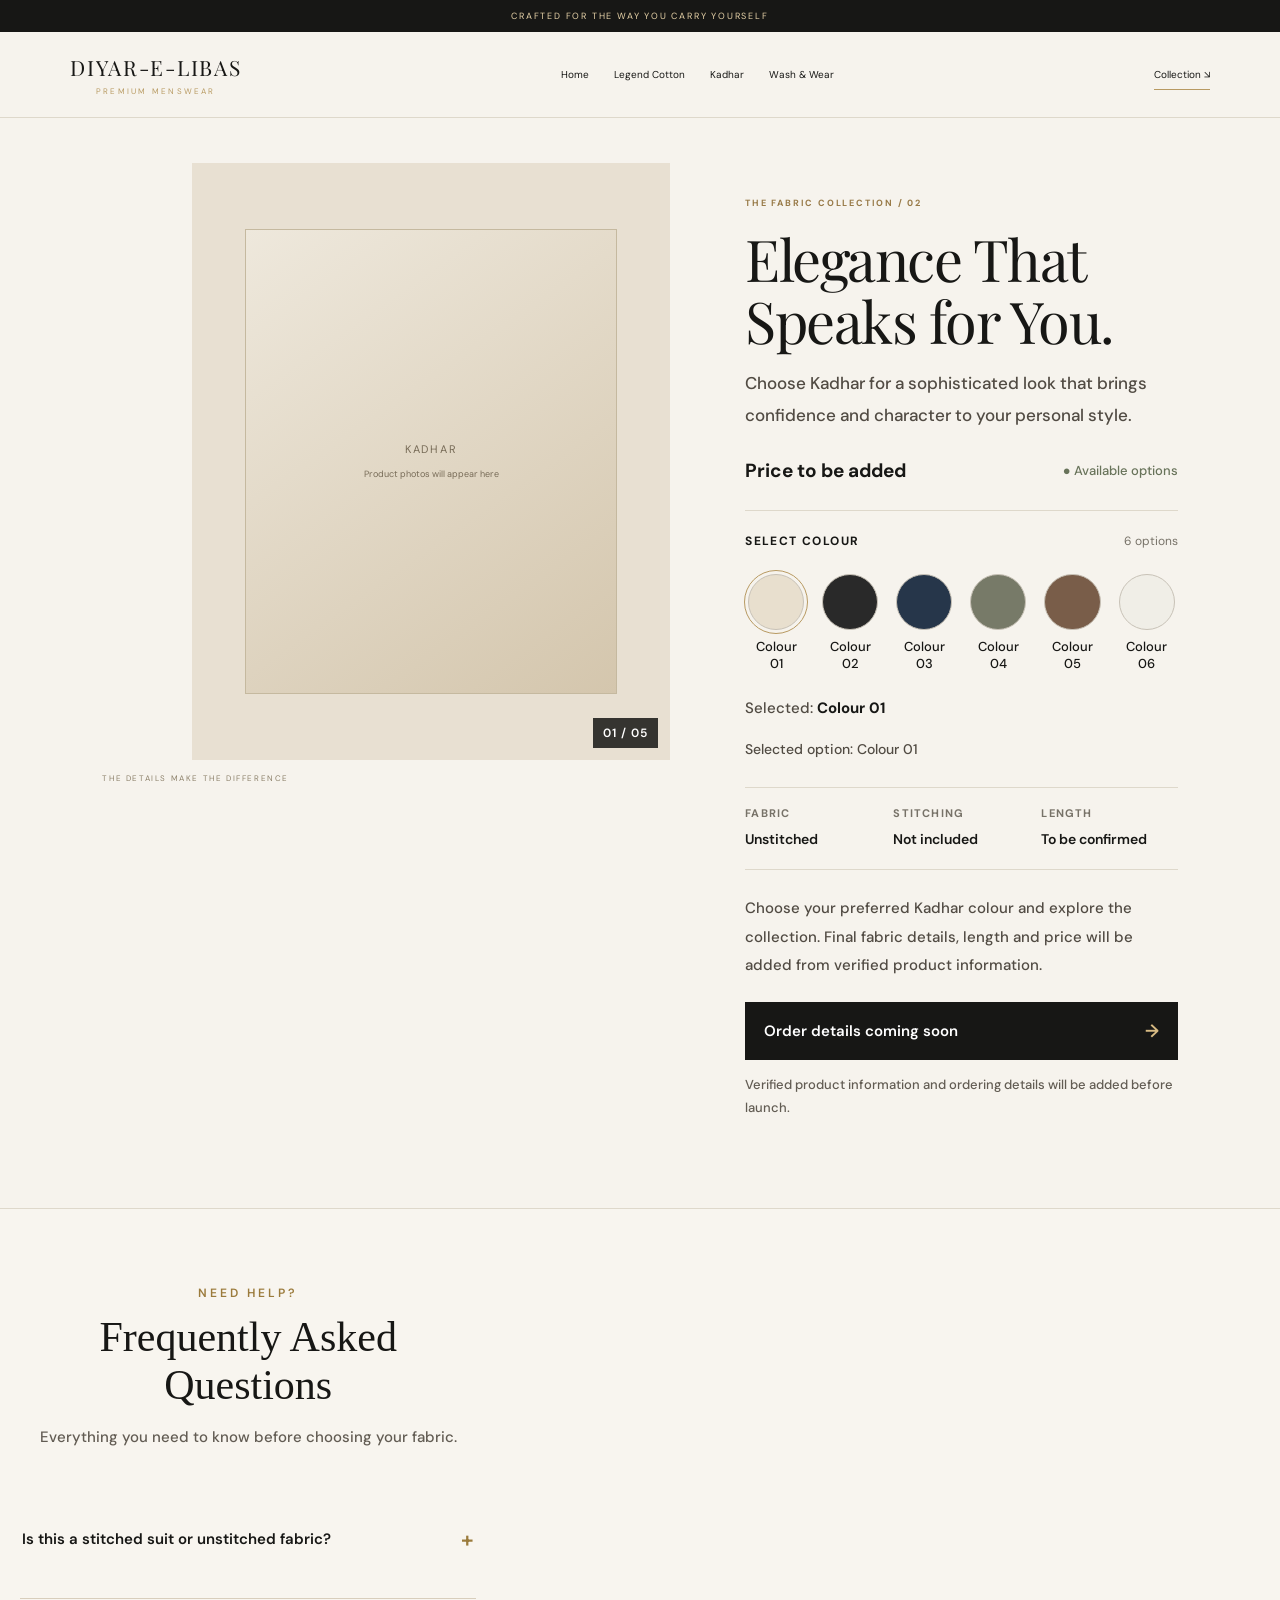
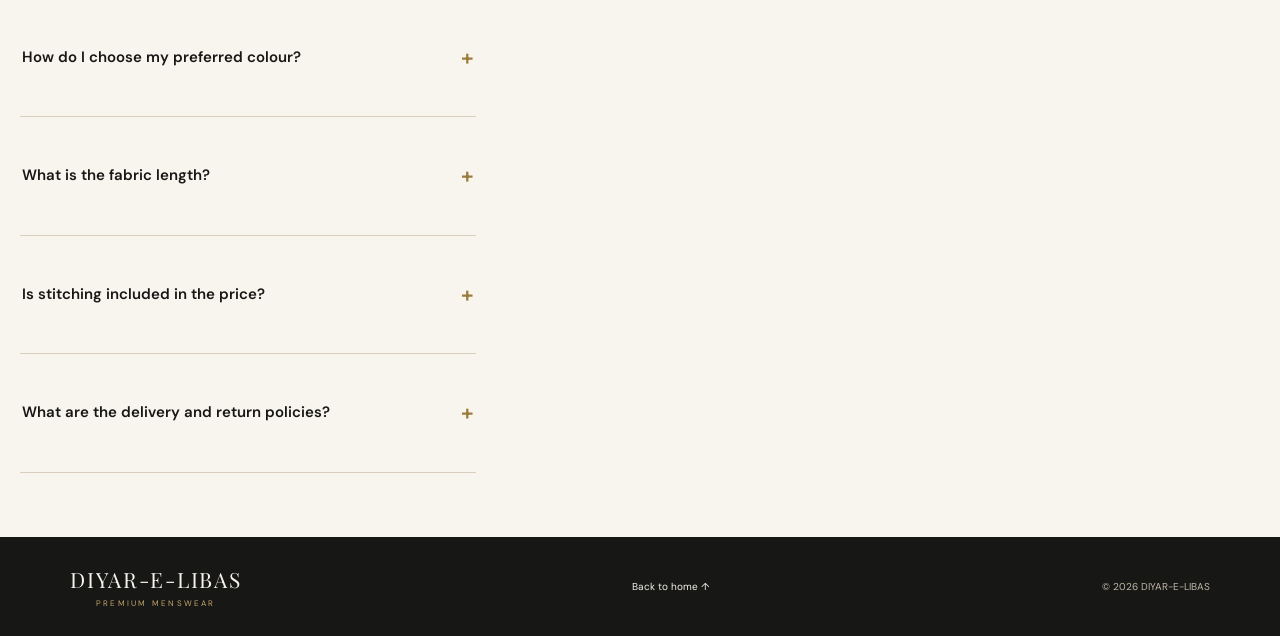
==== commit 534cdf24: "Update index.html" ====
--- a/kadhar/index.html
+++ b/kadhar/index.html
@@ -5,11 +5,12 @@
   <meta charset="utf-8">
   <meta name="viewport" content="width=device-width, initial-scale=1">
   <meta name="theme-color" content="#171715">
-  <meta name="description" content="Discover the DIYAR-E-LIBAS Kadhar unstitched fabric collection, designed for a refined personal style.">
+  <meta name="description" content="Discover the DIYAR-E-LIBAS Kadhar unstitched fabric collection.">
   <title>Kadhar | DIYAR-E-LIBAS</title>
   <link rel="stylesheet" href="style.css">
 
   <style>
+    /* PRODUCT GALLERY */
     .gallery-layout {
       display: grid;
       grid-template-columns: 76px minmax(0, 1fr);
@@ -32,7 +33,7 @@
       border: 1px solid #d8cebc;
       background: #f1ece3;
       cursor: pointer;
-      opacity: .75;
+      opacity: .8;
       transition: opacity .2s, border-color .2s;
     }
 
@@ -69,10 +70,11 @@
       right: 12px;
       bottom: 12px;
       z-index: 2;
-      background: rgba(23, 23, 21, .82);
+      background: rgba(23, 23, 21, .85);
       color: #fff;
-      padding: 6px 10px;
-      font-size: 11px;
+      padding: 7px 10px;
+      font-size: 12px;
+      font-weight: 600;
       letter-spacing: 1px;
     }
 
@@ -81,7 +83,7 @@
       outline-offset: 2px;
     }
 
-    /* Benefits-led product heading */
+    /* HEADLINE — PRESERVED */
     .product-info h1 {
       max-width: 650px;
       font-size: clamp(38px, 4.5vw, 66px);
@@ -90,9 +92,93 @@
       overflow-wrap: anywhere;
     }
 
+    /* SUBHEADLINE */
     .product-info .subtitle {
       max-width: 540px;
+      font-size: 17px;
+      font-weight: 500;
+      line-height: 1.85;
+      color: #514b43;
+    }
+
+    /* PRICE AND AVAILABILITY */
+    .product-info .price {
+      font-size: 19px;
+      font-weight: 700;
+      color: #171715;
+    }
+
+    .product-info .availability {
+      font-size: 13px;
+      font-weight: 500;
+    }
+
+    /* COLOUR SECTION LABELS */
+    .product-info .field-heading {
+      font-size: 12px;
+      font-weight: 700;
+      letter-spacing: 1.4px;
+    }
+
+    /* COLOUR NAMES */
+    .product-info .swatch-list .swatch {
+      font-size: 13px;
+      font-weight: 500;
+    }
+
+    /* SELECTED COLOUR */
+    .product-info .selected-colour {
+      font-size: 15px;
+      font-weight: 500;
       line-height: 1.8;
+      color: #514b43;
+    }
+
+    .product-info .selected-colour strong {
+      font-weight: 700;
+      color: #171715;
+    }
+
+    .product-info .selected-product {
+      font-size: 14px;
+      font-weight: 500;
+      line-height: 1.8;
+      color: #514b43;
+    }
+
+    /* PRODUCT FACTS */
+    .product-info .product-facts > div > span {
+      font-size: 11px;
+      font-weight: 700;
+      letter-spacing: 1.2px;
+    }
+
+    .product-info .product-facts > div > strong {
+      font-size: 14px;
+      font-weight: 600;
+      line-height: 1.7;
+      color: #171715;
+    }
+
+    /* PRODUCT DESCRIPTION */
+    .product-info .product-description {
+      font-size: 15px;
+      font-weight: 500;
+      line-height: 1.9;
+      color: #514b43;
+    }
+
+    /* ORDER BUTTON */
+    .product-info .primary-button {
+      font-size: 15px;
+      font-weight: 600;
+    }
+
+    .product-info .small-note {
+      font-size: 13px;
+      font-weight: 500;
+      line-height: 1.8;
+      color: #625c53;
     }
 
     /* FAQ */
@@ -109,7 +195,8 @@
 
     .faq-eyebrow {
       color: #9b7b3c;
-      font-size: 11px;
+      font-size: 12px;
+      font-weight: 600;
       letter-spacing: 3px;
       text-align: center;
     }
@@ -123,7 +210,10 @@
     }
 
     .faq-intro {
-      color: #756d61;
+      color: #625c53;
+      font-size: 15px;
+      font-weight: 500;
+      line-height: 1.8;
       text-align: center;
       margin-bottom: 30px;
     }
@@ -139,8 +229,9 @@
       gap: 16px;
       cursor: pointer;
       list-style: none;
+      font-size: 15px;
       font-weight: 600;
-      line-height: 1.6;
+      line-height: 1.7;
     }
 
     .faq-item summary::-webkit-details-marker {
@@ -151,6 +242,7 @@
       content: "+";
       color: #9b7b3c;
       font-size: 22px;
+      flex-shrink: 0;
     }
 
     .faq-item[open] summary::after {
@@ -158,12 +250,14 @@
     }
 
     .faq-item p {
-      color: #625c53;
+      color: #514b43;
       font-size: 14px;
-      line-height: 1.8;
+      font-weight: 500;
+      line-height: 1.9;
       margin: 14px 0 0;
     }
 
+    /* MOBILE */
     @media (max-width: 700px) {
       .gallery-layout {
         grid-template-columns: minmax(0, 1fr);
@@ -189,6 +283,26 @@
       .product-info h1 {
         font-size: clamp(36px, 9vw, 48px);
         letter-spacing: -1px;
+      }
+
+      .product-info .subtitle {
+        font-size: 16px;
+      }
+
+      .product-info .price {
+        font-size: 18px;
+      }
+
+      .product-info .selected-colour {
+        font-size: 15px;
+      }
+
+      .product-info .product-facts > div > strong {
+        font-size: 13px;
+      }
+
+      .product-info .product-description {
+        font-size: 15px;
       }
 
       .faq-section {
@@ -224,7 +338,6 @@
 
   <main id="product" class="product-layout">
 
-    <!-- LEFT: PRODUCT GALLERY -->
     <section class="gallery-column" aria-label="Kadhar product gallery">
 
       <div class="gallery-layout">
@@ -260,7 +373,6 @@
 
     </section>
 
-    <!-- RIGHT: PRODUCT DETAILS -->
     <section class="product-info">
 
       <p class="eyebrow">THE FABRIC COLLECTION / 02</p>
@@ -303,12 +415,10 @@
           <span>FABRIC</span>
           <strong>Unstitched</strong>
         </div>
-
         <div>
           <span>STITCHING</span>
           <strong>Not included</strong>
         </div>
-
         <div>
           <span>LENGTH</span>
           <strong>To be confirmed</strong>
@@ -333,7 +443,6 @@
     </section>
   </main>
 
-  <!-- FREQUENTLY ASKED QUESTIONS -->
   <section class="faq-section" id="faqs">
     <div class="faq-container">
 
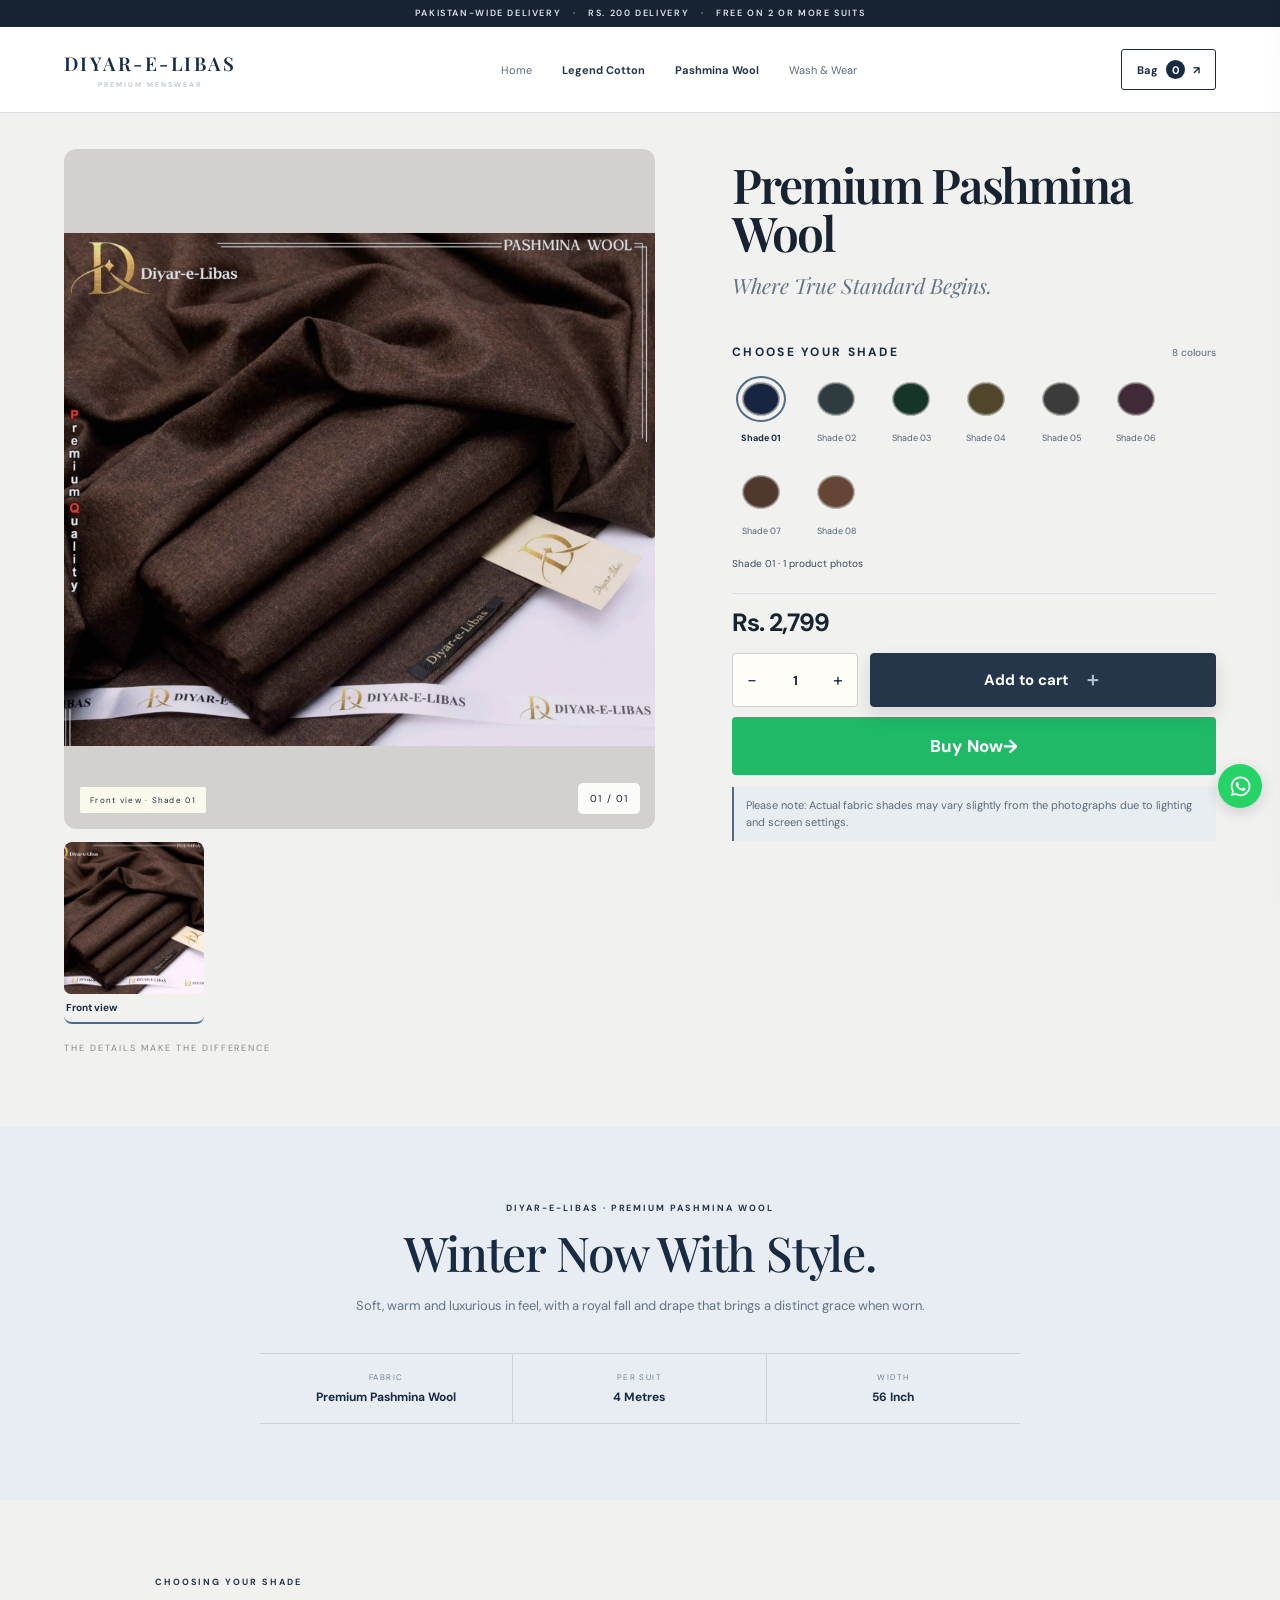
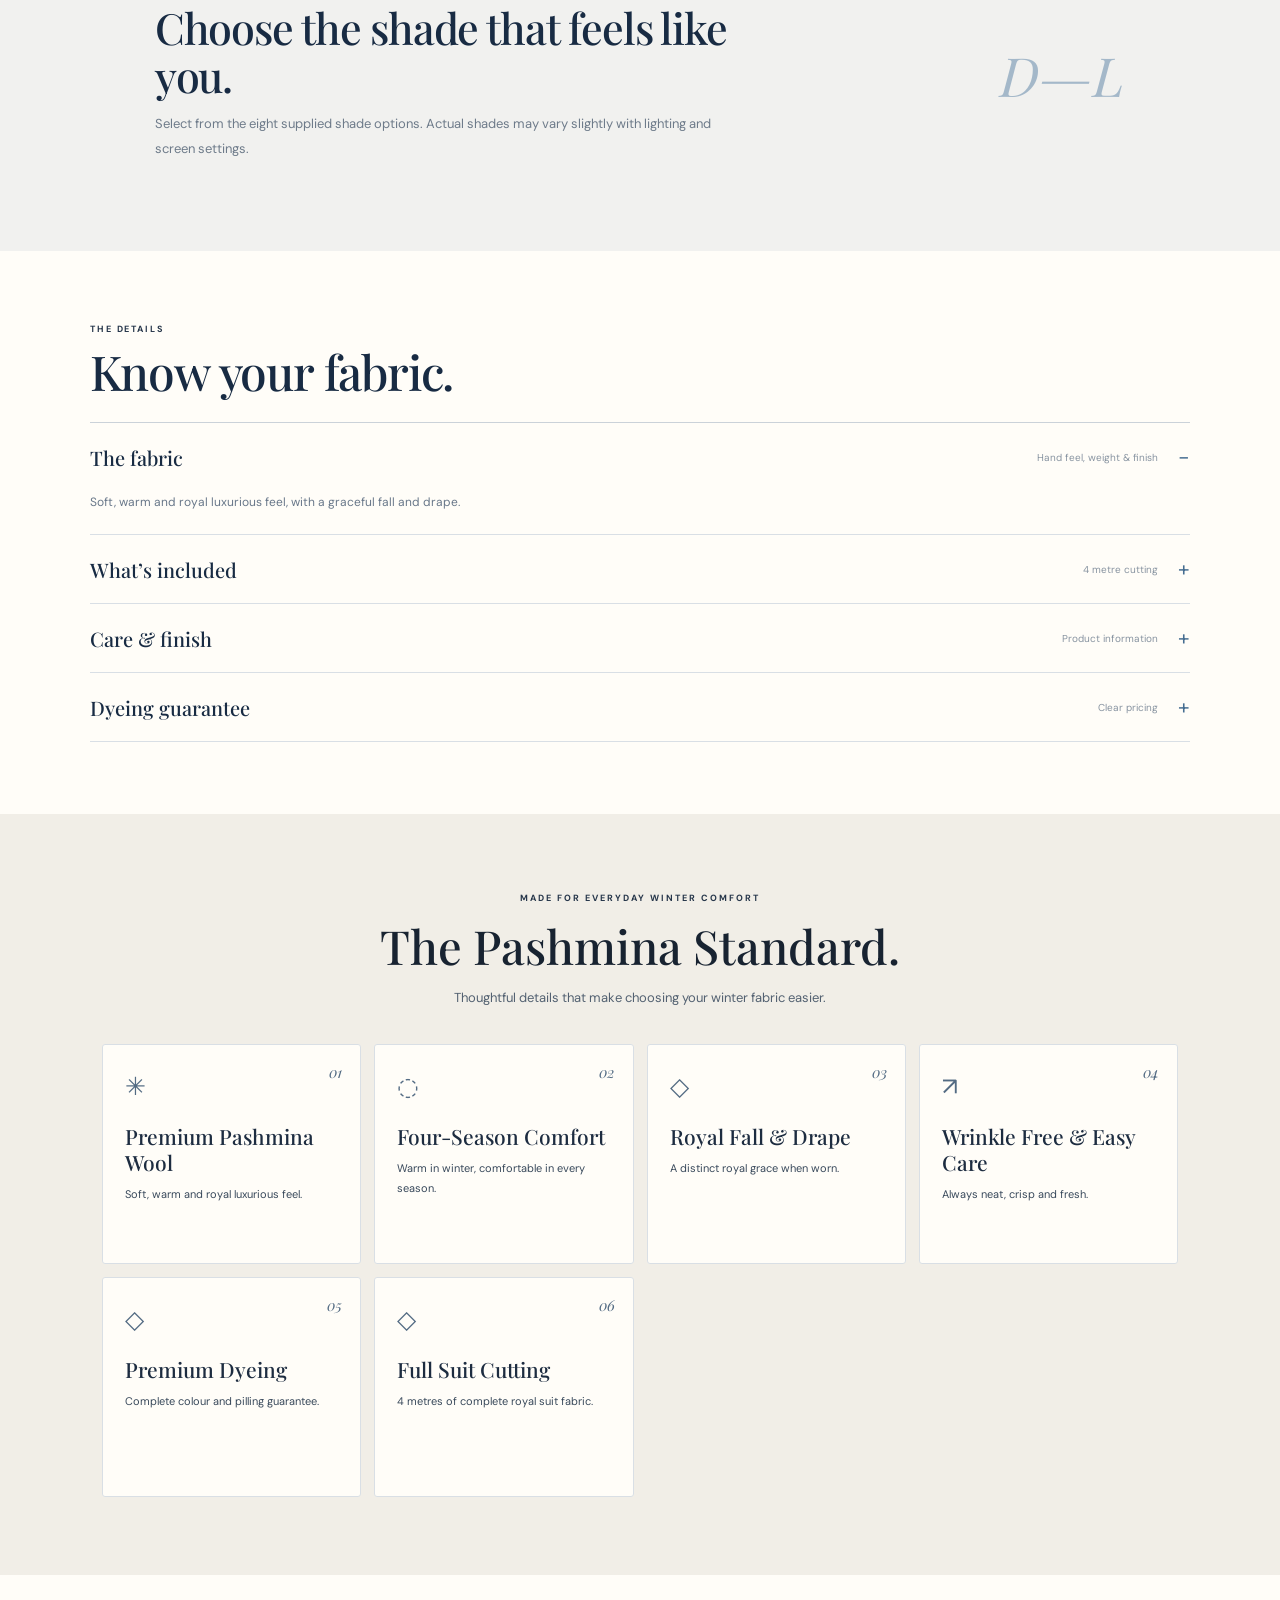
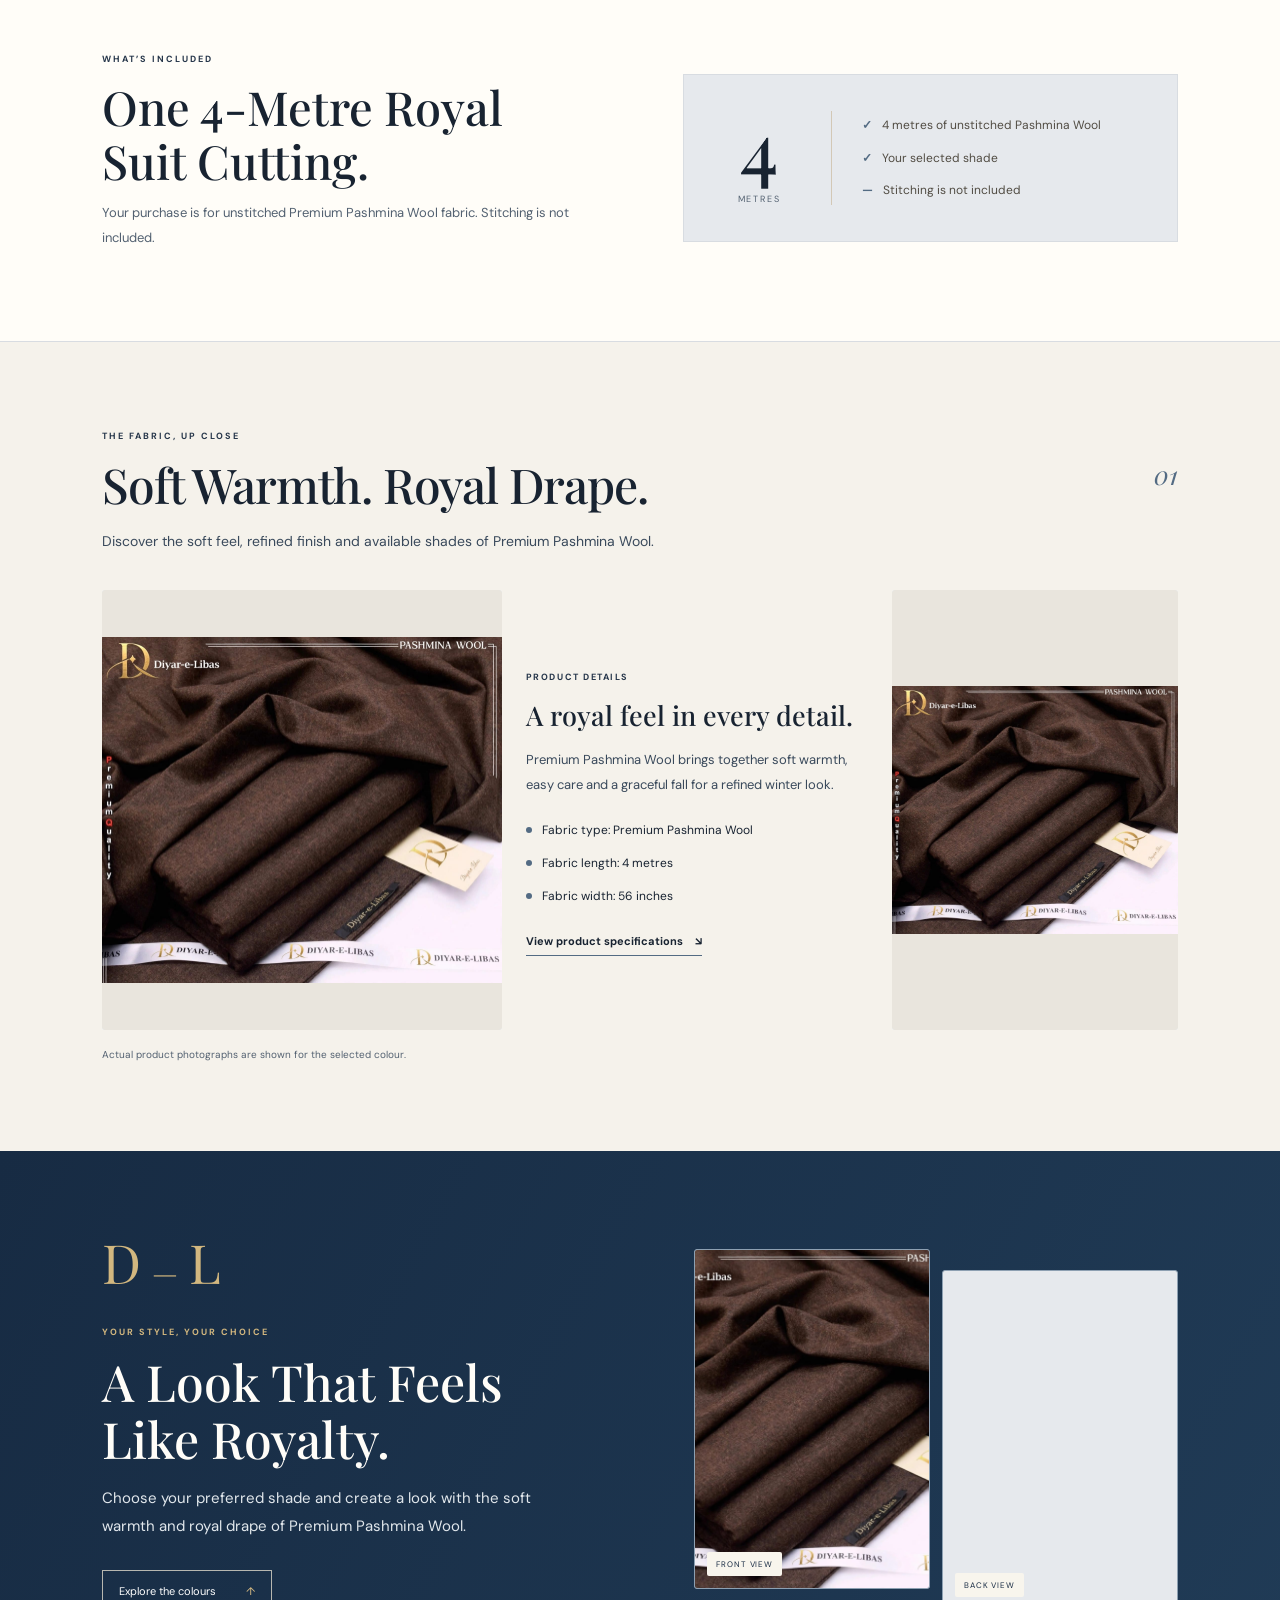
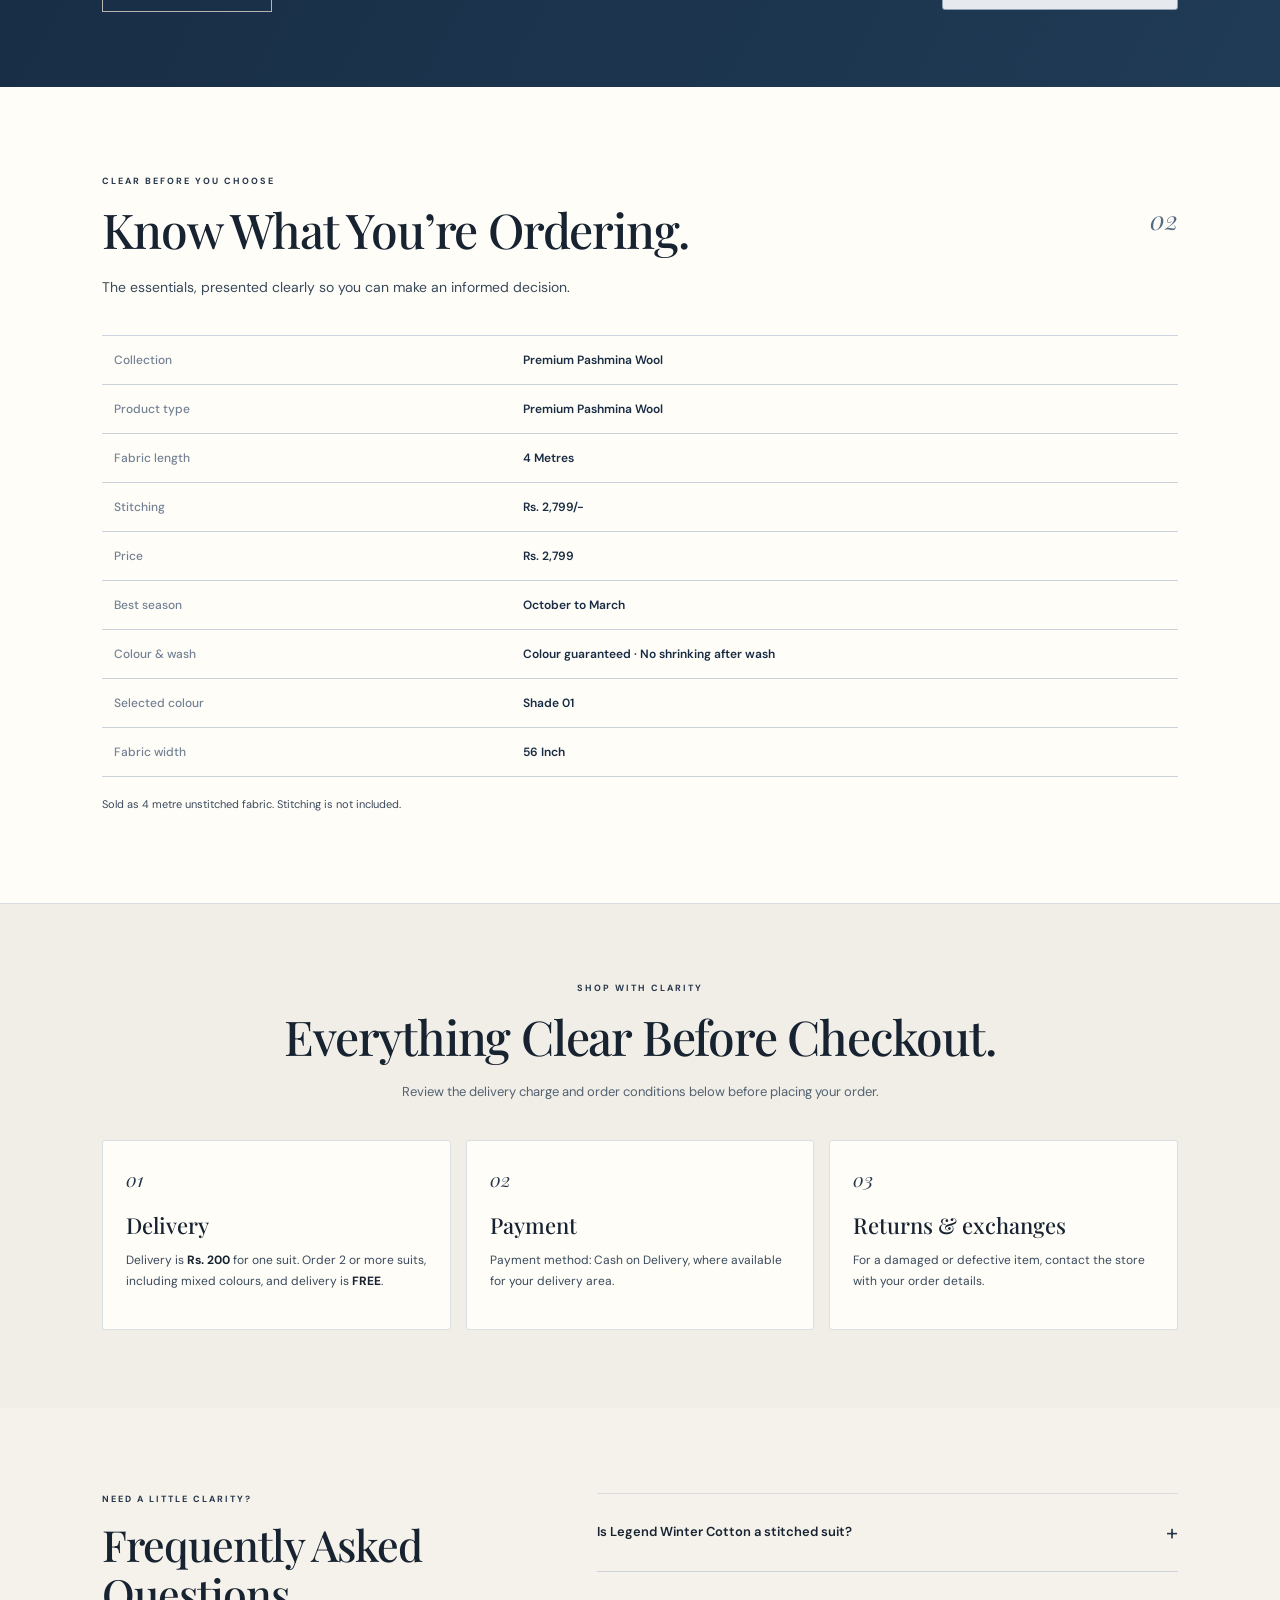
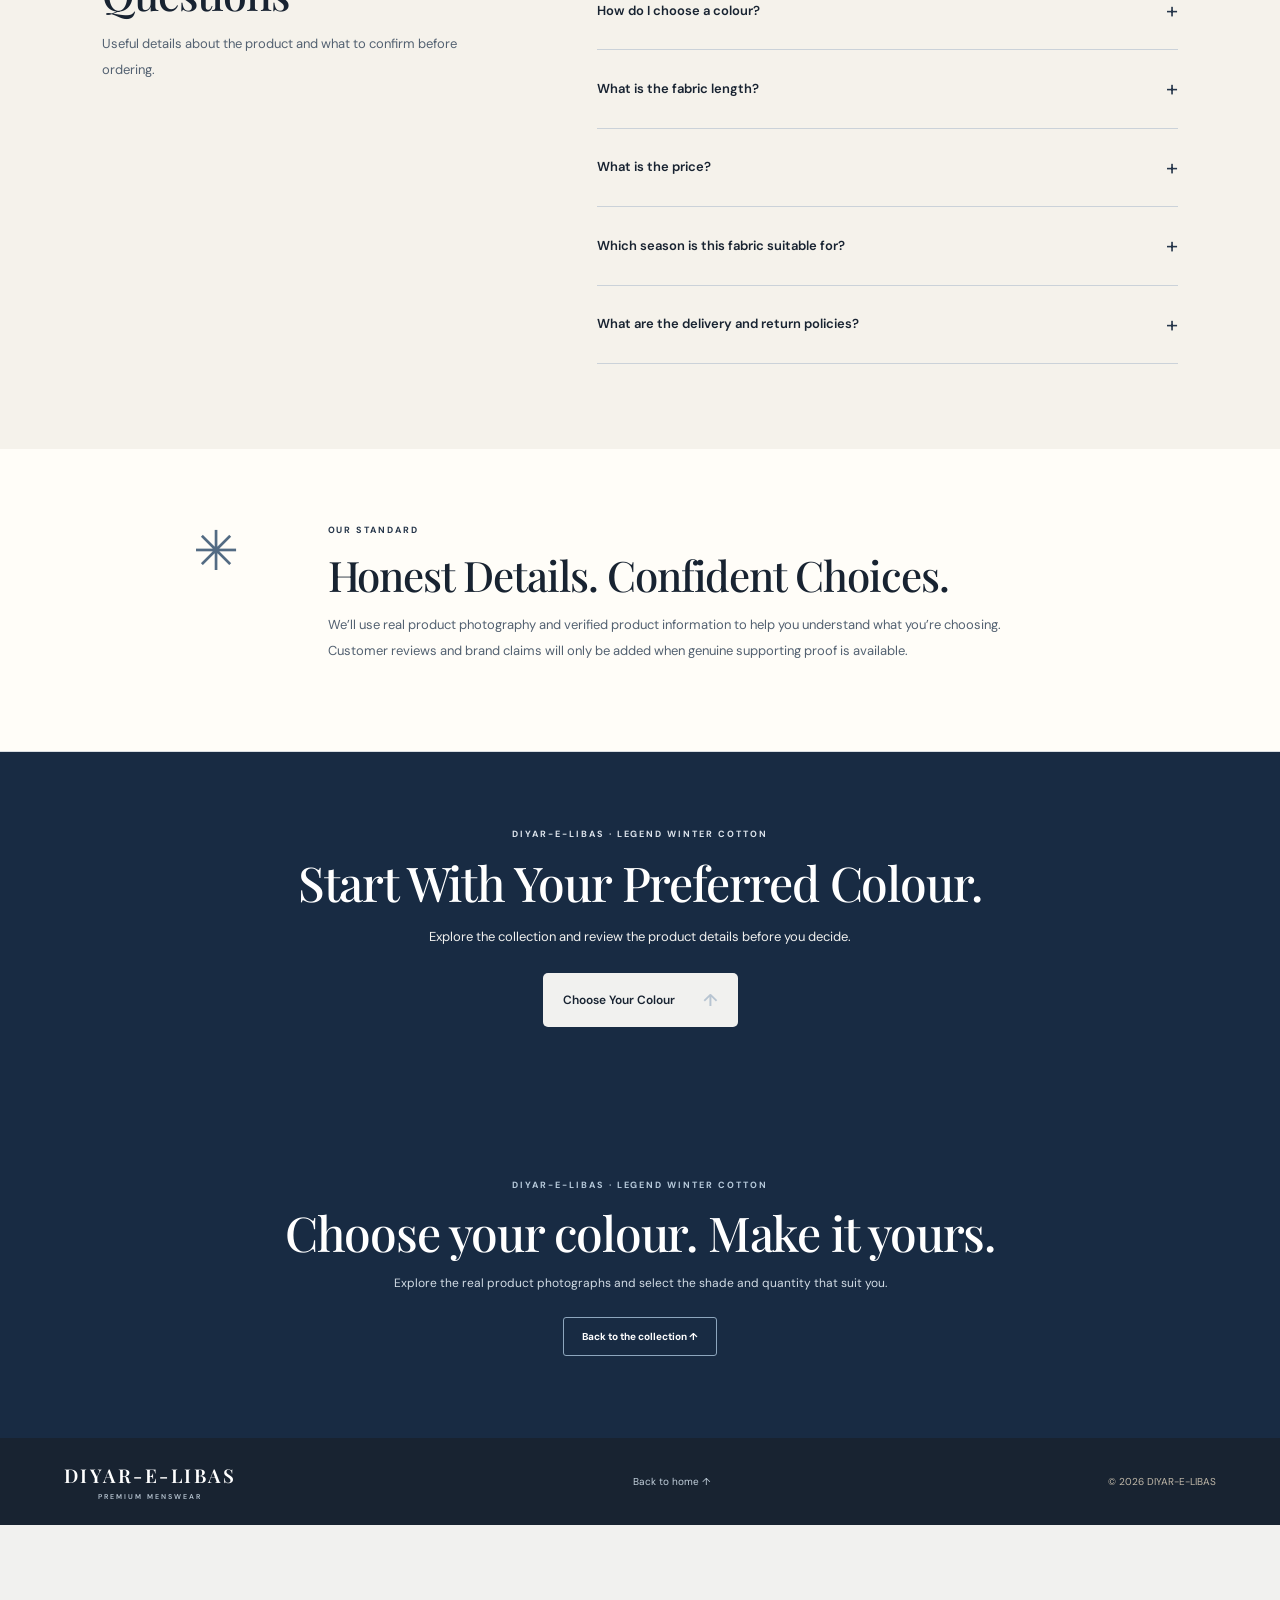
==== commit 0b4262a0: "Add files via upload" ====
--- a/kadhar/index.html
+++ b/kadhar/index.html
@@ -1,499 +1,239 @@
+<!DOCTYPE html>
 
-<!doctype html>
 <html lang="en">
 <head>
-  <meta charset="utf-8">
-  <meta name="viewport" content="width=device-width, initial-scale=1">
-  <meta name="theme-color" content="#171715">
-  <meta name="description" content="Discover the DIYAR-E-LIBAS Kadhar unstitched fabric collection.">
-  <title>Kadhar | DIYAR-E-LIBAS</title>
-  <link rel="stylesheet" href="style.css">
-
-  <style>
-    /* PRODUCT GALLERY */
-    .gallery-layout {
-      display: grid;
-      grid-template-columns: 76px minmax(0, 1fr);
-      gap: 14px;
-      align-items: start;
-    }
-
-    .thumbnail-list {
-      display: flex;
-      flex-direction: column;
-      gap: 10px;
-    }
-
-    .gallery-thumb {
-      display: block;
-      width: 100%;
-      aspect-ratio: 3 / 4;
-      padding: 0;
-      overflow: hidden;
-      border: 1px solid #d8cebc;
-      background: #f1ece3;
-      cursor: pointer;
-      opacity: .8;
-      transition: opacity .2s, border-color .2s;
-    }
-
-    .gallery-thumb.active,
-    .gallery-thumb[aria-pressed="true"] {
-      border: 2px solid #9b7b3c;
-      opacity: 1;
-    }
-
-    .gallery-thumb img {
-      display: block;
-      width: 100%;
-      height: 100%;
-      object-fit: cover;
-    }
-
-    #mainProductImage {
-      display: block;
-      width: 100%;
-      height: auto;
-      aspect-ratio: 4 / 5;
-      object-fit: cover;
-    }
-
-    .main-image {
-      position: relative;
-      overflow: hidden;
-      min-width: 0;
-      background: #e8e0d2;
-    }
-
-    .main-image .image-counter {
-      position: absolute;
-      right: 12px;
-      bottom: 12px;
-      z-index: 2;
-      background: rgba(23, 23, 21, .85);
-      color: #fff;
-      padding: 7px 10px;
-      font-size: 12px;
-      font-weight: 600;
-      letter-spacing: 1px;
-    }
-
-    .gallery-thumb:focus-visible {
-      outline: 2px solid #9b7b3c;
-      outline-offset: 2px;
-    }
-
-    /* HEADLINE — PRESERVED */
-    .product-info h1 {
-      max-width: 650px;
-      font-size: clamp(38px, 4.5vw, 66px);
-      line-height: 1.08;
-      letter-spacing: -1.5px;
-      overflow-wrap: anywhere;
-    }
-
-    /* SUBHEADLINE */
-    .product-info .subtitle {
-      max-width: 540px;
-      font-size: 17px;
-      font-weight: 500;
-      line-height: 1.85;
-      color: #514b43;
-    }
-
-    /* PRICE AND AVAILABILITY */
-    .product-info .price {
-      font-size: 19px;
-      font-weight: 700;
-      color: #171715;
-    }
-
-    .product-info .availability {
-      font-size: 13px;
-      font-weight: 500;
-    }
-
-    /* COLOUR SECTION LABELS */
-    .product-info .field-heading {
-      font-size: 12px;
-      font-weight: 700;
-      letter-spacing: 1.4px;
-    }
-
-    /* COLOUR NAMES */
-    .product-info .swatch-list .swatch {
-      font-size: 13px;
-      font-weight: 500;
-    }
-
-    /* SELECTED COLOUR */
-    .product-info .selected-colour {
-      font-size: 15px;
-      font-weight: 500;
-      line-height: 1.8;
-      color: #514b43;
-    }
-
-    .product-info .selected-colour strong {
-      font-weight: 700;
-      color: #171715;
-    }
-
-    .product-info .selected-product {
-      font-size: 14px;
-      font-weight: 500;
-      line-height: 1.8;
-      color: #514b43;
-    }
-
-    /* PRODUCT FACTS */
-    .product-info .product-facts > div > span {
-      font-size: 11px;
-      font-weight: 700;
-      letter-spacing: 1.2px;
-    }
-
-    .product-info .product-facts > div > strong {
-      font-size: 14px;
-      font-weight: 600;
-      line-height: 1.7;
-      color: #171715;
-    }
-
-    /* PRODUCT DESCRIPTION */
-    .product-info .product-description {
-      font-size: 15px;
-      font-weight: 500;
-      line-height: 1.9;
-      color: #514b43;
-    }
-
-    /* ORDER BUTTON */
-    .product-info .primary-button {
-      font-size: 15px;
-      font-weight: 600;
-    }
-
-    .product-info .small-note {
-      font-size: 13px;
-      font-weight: 500;
-      line-height: 1.8;
-      color: #625c53;
-    }
-
-    /* FAQ */
-    .faq-section {
-      background: #f8f5ef;
-      color: #171715;
-      padding: 64px 20px;
-    }
-
-    .faq-container {
-      max-width: 820px;
-      margin: 0 auto;
-    }
-
-    .faq-eyebrow {
-      color: #9b7b3c;
-      font-size: 12px;
-      font-weight: 600;
-      letter-spacing: 3px;
-      text-align: center;
-    }
-
-    .faq-section h2 {
-      font-family: Georgia, serif;
-      font-size: clamp(28px, 4vw, 42px);
-      font-weight: 400;
-      text-align: center;
-      margin: 12px 0;
-    }
-
-    .faq-intro {
-      color: #625c53;
-      font-size: 15px;
-      font-weight: 500;
-      line-height: 1.8;
-      text-align: center;
-      margin-bottom: 30px;
-    }
-
-    .faq-item {
-      border-bottom: 1px solid #d8cebc;
-      padding: 20px 0;
-    }
-
-    .faq-item summary {
-      display: flex;
-      justify-content: space-between;
-      gap: 16px;
-      cursor: pointer;
-      list-style: none;
-      font-size: 15px;
-      font-weight: 600;
-      line-height: 1.7;
-    }
-
-    .faq-item summary::-webkit-details-marker {
-      display: none;
-    }
-
-    .faq-item summary::after {
-      content: "+";
-      color: #9b7b3c;
-      font-size: 22px;
-      flex-shrink: 0;
-    }
-
-    .faq-item[open] summary::after {
-      content: "−";
-    }
-
-    .faq-item p {
-      color: #514b43;
-      font-size: 14px;
-      font-weight: 500;
-      line-height: 1.9;
-      margin: 14px 0 0;
-    }
-
-    /* MOBILE */
-    @media (max-width: 700px) {
-      .gallery-layout {
-        grid-template-columns: minmax(0, 1fr);
-        gap: 12px;
-      }
-
-      .thumbnail-list {
-        order: 2;
-        flex-direction: row;
-        overflow-x: auto;
-        padding: 3px 2px 8px;
-      }
-
-      .gallery-thumb {
-        flex: 0 0 62px;
-        width: 62px;
-      }
-
-      .main-image {
-        order: 1;
-      }
-
-      .product-info h1 {
-        font-size: clamp(36px, 9vw, 48px);
-        letter-spacing: -1px;
-      }
-
-      .product-info .subtitle {
-        font-size: 16px;
-      }
-
-      .product-info .price {
-        font-size: 18px;
-      }
-
-      .product-info .selected-colour {
-        font-size: 15px;
-      }
-
-      .product-info .product-facts > div > strong {
-        font-size: 13px;
-      }
-
-      .product-info .product-description {
-        font-size: 15px;
-      }
-
-      .faq-section {
-        padding: 44px 18px;
-      }
-    }
-  </style>
+<meta charset="utf-8"/>
+<meta content="width=device-width, initial-scale=1" name="viewport"/>
+<meta content="#f5f2eb" name="theme-color"/>
+<meta content="DIYAR-E-LIBAS Premium Pashmina Wool. Four metre unstitched fabric with a soft, warm and royal feel." name="description"/>
+<title>Premium Pashmina Wool | DIYAR-E-LIBAS</title>
+<link href="https://fonts.googleapis.com" rel="preconnect"/>
+<link crossorigin="" href="https://fonts.gstatic.com" rel="preconnect"/>
+<link href="https://fonts.googleapis.com/css2?family=DM+Sans:wght@400;500;600;700&amp;family=Playfair+Display:wght@500;600;700&amp;display=swap" rel="stylesheet"/>
+<link href="style.css" rel="stylesheet"/>
 </head>
-
-<body class="collection-page">
-
-  <div class="announcement">
-    CRAFTED FOR THE WAY YOU CARRY YOURSELF
-  </div>
-
-  <header class="site-header">
-    <a class="wordmark" href="../">
-      DIYAR-E-LIBAS
-      <span>PREMIUM MENSWEAR</span>
-    </a>
-
-    <nav>
-      <a href="../">Home</a>
-      <a href="../legend-cotton/">Legend Cotton</a>
-      <a href="../kadhar/">Kadhar</a>
-      <a href="../wash-n-wear/">Wash &amp; Wear</a>
-    </nav>
-
-    <a class="header-link" href="#product">
-      Collection <span>↘</span>
-    </a>
-  </header>
-
-  <main id="product" class="product-layout">
-
-    <section class="gallery-column" aria-label="Kadhar product gallery">
-
-      <div class="gallery-layout">
-
-        <div
-          class="thumbnail-list"
-          id="thumbnailList"
-          aria-label="Choose a product photo">
-        </div>
-
-        <div class="main-image" id="mainImage">
-
-          <div class="image-placeholder" id="initialPlaceholder">
-            <span>KADHAR</span>
-            <small>Product photos will appear here</small>
-          </div>
-
-          <img
-            id="mainProductImage"
-            src="assets/images/colour-01-1.jpg"
-            alt="Kadhar unstitched fabric"
-            style="display:none"
-          >
-
-          <span class="image-counter" id="imageCounter">
-            01 / 05
-          </span>
-
-        </div>
-      </div>
-
-      <p class="gallery-caption">THE DETAILS MAKE THE DIFFERENCE</p>
-
-    </section>
-
-    <section class="product-info">
-
-      <p class="eyebrow">THE FABRIC COLLECTION / 02</p>
-
-      <h1>Elegance That Speaks for You.</h1>
-
-      <p class="subtitle">
-        Choose Kadhar for a sophisticated look that brings confidence
-        and character to your personal style.
-      </p>
-
-      <div class="price-line">
-        <span class="price" id="productPrice">Price to be added</span>
-        <span class="availability">● Available options</span>
-      </div>
-
-      <div class="rule"></div>
-
-      <div class="field-heading">
-        <span>SELECT COLOUR</span>
-        <span id="colourCount">6 options</span>
-      </div>
-
-      <div
-        class="swatch-list"
-        id="swatches"
-        aria-label="Choose a colour">
-      </div>
-
-      <p class="selected-colour">
-        Selected: <strong id="selectedColour">Choose a colour</strong>
-      </p>
-
-      <div class="selected-product" id="selectedProduct">
-        Select a colour to view its product photos.
-      </div>
-
-      <div class="product-facts">
-        <div>
-          <span>FABRIC</span>
-          <strong>Unstitched</strong>
-        </div>
-        <div>
-          <span>STITCHING</span>
-          <strong>Not included</strong>
-        </div>
-        <div>
-          <span>LENGTH</span>
-          <strong>To be confirmed</strong>
-        </div>
-      </div>
-
-      <p class="product-description">
-        Choose your preferred Kadhar colour and explore the collection.
-        Final fabric details, length and price will be added from
-        verified product information.
-      </p>
-
-      <button class="primary-button" id="orderButton" type="button">
-        Order details coming soon <span>→</span>
-      </button>
-
-      <p class="small-note">
-        Verified product information and ordering details will be
-        added before launch.
-      </p>
-
-    </section>
-  </main>
-
-  <section class="faq-section" id="faqs">
-    <div class="faq-container">
-
-      <p class="faq-eyebrow">NEED HELP?</p>
-
-      <h2>Frequently Asked Questions</h2>
-
-      <p class="faq-intro">
-        Everything you need to know before choosing your fabric.
-      </p>
-
-      <details class="faq-item">
-        <summary>Is this a stitched suit or unstitched fabric?</summary>
-        <p>This product is unstitched fabric. It is not a ready-made suit.</p>
-      </details>
-
-      <details class="faq-item">
-        <summary>How do I choose my preferred colour?</summary>
-        <p>Select a colour swatch to choose your preferred colour and view its product photos.</p>
-      </details>
-
-      <details class="faq-item">
-        <summary>What is the fabric length?</summary>
-        <p>Please confirm the fabric length for your selected product before placing an order.</p>
-      </details>
-
-      <details class="faq-item">
-        <summary>Is stitching included in the price?</summary>
-        <p>No. This is unstitched fabric, and stitching is not included unless explicitly stated.</p>
-      </details>
-
-      <details class="faq-item">
-        <summary>What are the delivery and return policies?</summary>
-        <p>Please check the store's confirmed delivery and return policies before ordering.</p>
-      </details>
-
-    </div>
-  </section>
-
-  <footer class="site-footer">
-    <a class="wordmark" href="../">
-      DIYAR-E-LIBAS
-      <span>PREMIUM MENSWEAR</span>
-    </a>
-
-    <a href="../">Back to home ↑</a>
-
-    <span>© <span class="year"></span> DIYAR-E-LIBAS</span>
-  </footer>
-
-  <script src="script.js"></script>
-
+<body class="legend-cotton-page">
+<div class="announcement">PAKISTAN-WIDE DELIVERY <span>·</span> RS. 200 DELIVERY <span>·</span> FREE ON 2 OR MORE SUITS</div>
+<header class="site-header">
+<a aria-label="DIYAR-E-LIBAS home" class="wordmark" href="../">DIYAR-E-LIBAS<span>PREMIUM MENSWEAR</span></a>
+<nav aria-label="Main navigation"><a href="../">Home</a><a aria-current="page" href="../legend-cotton/">Legend Cotton</a><a aria-current="page" href="../kadhar/">Pashmina Wool</a><a href="../wash-n-wear/">Wash &amp; Wear</a></nav>
+<button class="header-cart" id="openCartButton" type="button">Bag <span id="cartCount">0</span> <span aria-hidden="true">↗</span></button>
+</header>
+<main>
+<section aria-labelledby="productTitle" class="product-shell" id="product">
+<div class="gallery-column">
+<div aria-live="polite" class="main-image" id="mainImage">
+<div class="image-placeholder"><span>PREMIUM PASHMINA WOOL</span><small>Choose a shade to view its fabric photograph</small></div>
+<span class="image-counter">01 / 04</span>
+</div>
+<div aria-label="More product photos" class="gallery-thumbnails" id="galleryThumbnails"></div>
+<p class="gallery-caption">THE DETAILS MAKE THE DIFFERENCE</p>
+</div>
+<div class="product-info">
+<h1 id="productTitle">Premium Pashmina Wool</h1>
+<p class="subtitle">Where True Standard Begins.</p>
+<div aria-label="Ordering information" class="assurance-strip">
+<div><span class="assurance-icon">↗</span><strong>Fabric</strong><small>Premium Pashmina Wool</small></div>
+<div><span class="assurance-icon">◇</span><strong>Cutting</strong><small>4 metre unstitched</small></div>
+<div><span class="assurance-icon">✳</span><strong>Width</strong><small>56 inches</small></div>
+</div>
+<div class="selection-block">
+<div class="selection-heading"><span>CHOOSE YOUR SHADE</span><strong id="colourCount">5 colours</strong></div>
+<div aria-label="Preview a colour" class="swatch-list" id="swatches"></div>
+<p class="selected-colour">Selected shade: <strong id="selectedColour">Choose a colour</strong></p>
+<p class="selected-product" id="selectedProduct">Select a colour to view its product photos.</p>
+<p class="selection-help">Choose a colour to preview it, set quantity, then add it. You can combine different colours in one order.</p>
+</div>
+<div class="price-block product-price-under-quantity"><strong class="price" id="productPrice">Rs. 2,799</strong></div>
+<div class="purchase-controls-row">
+<div aria-label="Selected colour quantity" class="product-quantity"><button aria-label="Decrease quantity" id="productQtyMinus" type="button">−</button><output aria-live="polite" id="productQty">1</output><button aria-label="Increase quantity" id="productQtyPlus" type="button">+</button></div>
+<button class="primary-button" id="addToCartButton" type="button"><span>Add to cart</span><span aria-hidden="true">＋</span></button>
+</div>
+<button class="buy-now-button" id="buyNowButton" type="button">Buy Now <span aria-hidden="true">→</span></button>
+<p class="colour-variation-note">Please note: Actual fabric shades may vary slightly from the photographs due to lighting and screen settings.</p>
+</div>
+</section>
+<section aria-labelledby="fabricIntroHeading" class="fabric-intro">
+<p class="section-kicker">DIYAR-E-LIBAS · PREMIUM PASHMINA WOOL</p>
+<h2 id="fabricIntroHeading">Winter Now With Style.</h2>
+<p>Soft, warm and luxurious in feel, with a royal fall and drape that brings a distinct grace when worn.</p>
+<div class="fabric-specs"><div><span>FABRIC</span><strong id="factFabric">Premium Pashmina Wool</strong></div><div><span>PER SUIT</span><strong id="factLength">4 Metres</strong></div><div><span>WIDTH</span><strong>56 Inch</strong></div></div>
+</section>
+<section aria-label="Colour note" class="shade-help"><div><p class="section-kicker">CHOOSING YOUR SHADE</p><h2>Choose the shade that feels like you.</h2><p>Select from the eight supplied shade options. Actual shades may vary slightly with lighting and screen settings.</p></div><span aria-hidden="true" class="shade-mark">D—L</span></section>
+<section aria-labelledby="detailsHeading" class="details-section">
+<div class="details-heading"><p class="section-kicker">THE DETAILS</p><h2 id="detailsHeading">Know your fabric.</h2></div>
+<div class="detail-accordions">
+<details open=""><summary>The fabric <span>Hand feel, weight &amp; finish</span></summary><p>Soft, warm and royal luxurious feel, with a graceful fall and drape.</p></details>
+<details><summary>What’s included <span>4 metre cutting</span></summary><p>Each suit includes 4 metres of unstitched Premium Pashmina Wool fabric. Stitching is not included.</p></details>
+<details><summary>Care &amp; finish <span>Product information</span></summary><p>Wrinkle free and easy care, designed to stay neat, crisp and fresh.</p></details>
+<details><summary>Dyeing guarantee <span>Clear pricing</span></summary><p>Premium dyeing with complete colour and pilling guarantee.</p></details>
+</div>
+</section>
+<section aria-labelledby="benefitsHeading" class="benefits-section" id="why-legend">
+<div class="benefits-heading">
+<p class="section-kicker">MADE FOR EVERYDAY WINTER COMFORT</p>
+<h2 id="benefitsHeading">The Pashmina Standard.</h2>
+<p>Thoughtful details that make choosing your winter fabric easier.</p>
+</div>
+<div class="benefit-grid">
+<article class="benefit-card"><span class="benefit-index">01</span><span class="benefit-icon">✳</span><h3>Premium Pashmina Wool</h3><p>Soft, warm and royal luxurious feel.</p></article>
+<article class="benefit-card"><span class="benefit-index">02</span><span class="benefit-icon">◌</span><h3>Four-Season Comfort</h3><p>Warm in winter, comfortable in every season.</p></article>
+<article class="benefit-card"><span class="benefit-index">03</span><span class="benefit-icon">◇</span><h3>Royal Fall &amp; Drape</h3><p>A distinct royal grace when worn.</p></article>
+<article class="benefit-card"><span class="benefit-index">04</span><span class="benefit-icon">↗</span><h3>Wrinkle Free &amp; Easy Care</h3><p>Always neat, crisp and fresh.</p></article>
+<article class="benefit-card"><span class="benefit-index">05</span><span class="benefit-icon">◇</span><h3>Premium Dyeing</h3><p>Complete colour and pilling guarantee.</p></article><article class="benefit-card"><span class="benefit-index">06</span><span class="benefit-icon">◇</span><h3>Full Suit Cutting</h3><p>4 metres of complete royal suit fabric.</p></article></div>
+</section><section aria-labelledby="includedHeading" class="included-section">
+<div class="included-copy">
+<p class="section-kicker">WHAT’S INCLUDED</p>
+<h2 id="includedHeading">One 4-Metre Royal Suit Cutting.</h2>
+<p>Your purchase is for unstitched Premium Pashmina Wool fabric. Stitching is not included.</p>
+</div>
+<div class="included-detail">
+<div class="included-measure"><strong>4</strong><span>METRES</span></div>
+<div class="included-notes"><p><span>✓</span> 4 metres of unstitched Pashmina Wool</p><p><span>✓</span> Your selected shade</p><p><span>—</span> Stitching is not included</p></div>
+</div>
+</section><section aria-labelledby="fabricHeading" class="editorial-section fabric-section" id="fabric-details">
+<div class="section-kicker">THE FABRIC, UP CLOSE</div>
+<div class="section-heading-row">
+<div>
+<h2 id="fabricHeading">Soft Warmth. Royal Drape.</h2>
+<p class="section-intro">Discover the soft feel, refined finish and available shades of Premium Pashmina Wool.</p>
+</div>
+<span aria-hidden="true" class="section-index">01</span>
+</div>
+<div class="fabric-detail-grid">
+<div class="detail-photo detail-photo-main" id="detailPhotoMain">
+<div class="photo-placeholder"><span>LEGEND WINTER COTTON</span><small>Product close-up photo to be added</small></div>
+</div>
+<div class="detail-copy">
+<span class="detail-label">PRODUCT DETAILS</span>
+<h3>A royal feel in every detail.</h3>
+<p>Premium Pashmina Wool brings together soft warmth, easy care and a graceful fall for a refined winter look.</p>
+<ul class="detail-list">
+<li><span class="detail-dot"></span><span>Fabric type: Premium Pashmina Wool</span></li>
+<li><span class="detail-dot"></span><span>Fabric length: 4 metres</span></li>
+<li><span class="detail-dot"></span><span>Fabric width: 56 inches</span></li>
+</ul>
+<a class="text-link" href="#specifications">View product specifications <span aria-hidden="true">↘</span></a>
+</div>
+<div class="detail-photo detail-photo-secondary" id="detailPhotoSecondary">
+<div class="photo-placeholder"><span>TEXTURE &amp; FINISH</span><small>Additional real product photo to be added</small></div>
+</div>
+</div>
+<p class="image-disclaimer">Actual product photographs are shown for the selected colour.</p>
+</section><section aria-labelledby="styleHeading" class="style-section" id="styling">
+<div class="style-panel">
+<div aria-hidden="true" class="style-panel-mark">D<span>—</span>L</div>
+<p class="section-kicker">YOUR STYLE, YOUR CHOICE</p>
+<h2 id="styleHeading">A Look That Feels Like Royalty.</h2>
+<p>Choose your preferred shade and create a look with the soft warmth and royal drape of Premium Pashmina Wool.</p>
+<a class="outline-button" href="#product">Explore the colours <span aria-hidden="true">↑</span></a>
+</div>
+<div aria-label="Selected colour product photographs" class="style-photo-pair">
+<div class="style-photo" id="stylePhotoFront"><span>FRONT VIEW</span></div>
+<div class="style-photo style-photo-back" id="stylePhotoBack"><span>BACK VIEW</span></div>
+</div>
+</section><section aria-labelledby="specHeading" class="specifications-section" id="specifications">
+<div class="section-kicker">CLEAR BEFORE YOU CHOOSE</div>
+<div class="section-heading-row">
+<div>
+<h2 id="specHeading">Know What You’re Ordering.</h2>
+<p class="section-intro">The essentials, presented clearly so you can make an informed decision.</p>
+</div>
+<span aria-hidden="true" class="section-index">02</span>
+</div>
+<table class="specification-table specification-data-table"><tbody><tr class="spec-row"><th>Collection</th><td>Premium Pashmina Wool</td></tr><tr class="spec-row"><th>Product type</th><td id="specFabric">Premium Pashmina Wool</td></tr><tr class="spec-row"><th>Fabric length</th><td id="specLength">4 Metres</td></tr><tr class="spec-row"><th>Stitching</th><td>Rs. 2,799/-</td></tr><tr class="spec-row"><th>Price</th><td id="specPrice">Rs. 3,499</td></tr><tr class="spec-row"><th>Best season</th><td>October to March</td></tr><tr class="spec-row"><th>Colour &amp; wash</th><td>Colour guaranteed · No shrinking after wash</td></tr><tr class="spec-row"><th>Selected colour</th><td id="specColour">Choose a colour above</td></tr><tr class="spec-row"><th>Fabric width</th><td>56 Inch</td></tr></tbody></table>
+<p class="specification-note">Sold as 4 metre unstitched fabric. Stitching is not included.</p>
+</section><section aria-labelledby="orderingHeading" class="ordering-section" id="ordering-info">
+<div class="ordering-copy">
+<p class="section-kicker">SHOP WITH CLARITY</p>
+<h2 id="orderingHeading">Everything Clear Before Checkout.</h2>
+<p>Review the delivery charge and order conditions below before placing your order.</p>
+</div>
+<div class="policy-grid">
+<article class="policy-card">
+<span class="policy-number">01</span>
+<h3>Delivery</h3>
+<p>Delivery is <strong>Rs. 200</strong> for one suit. Order 2 or more suits, including mixed colours, and delivery is <strong>FREE</strong>.</p>
+</article>
+<article class="policy-card">
+<span class="policy-number">02</span>
+<h3>Payment</h3>
+<p>Payment method: Cash on Delivery, where available for your delivery area.</p>
+</article>
+<article class="policy-card">
+<span class="policy-number">03</span>
+<h3>Returns &amp; exchanges</h3>
+<p>For a damaged or defective item, contact the store with your order details.</p>
+</article>
+</div>
+</section><section aria-labelledby="faqHeading" class="faq-section" id="faqs">
+<div class="faq-intro-block">
+<p class="section-kicker">NEED A LITTLE CLARITY?</p>
+<h2 id="faqHeading">Frequently Asked Questions</h2>
+<p>Useful details about the product and what to confirm before ordering.</p>
+</div>
+<div class="faq-list">
+<details class="faq-item">
+<summary>Is Legend Winter Cotton a stitched suit?</summary>
+<p>No. It is sold as 4 metre unstitched fabric. Stitching is not included.</p>
+</details>
+<details class="faq-item">
+<summary>How do I choose a colour?</summary>
+<p>Select a colour to preview its product photos. It is added to your cart only when you press “Add selected colour to cart” or “Buy Now”.</p>
+</details>
+<details class="faq-item">
+<summary>What is the fabric length?</summary>
+<p>Each cutting is 4 metres, intended as a full suit cutting for all sizes.</p>
+</details>
+<details class="faq-item">
+<summary>What is the price?</summary>
+<p>Each suit cutting is priced at Rs. 3,499. Delivery is Rs. 200 for one suit and free on orders of 2 or more suits.</p>
+</details>
+<details class="faq-item">
+<summary>Which season is this fabric suitable for?</summary>
+<p>Legend Winter Cotton is best suited for October to March.</p>
+</details>
+<details class="faq-item">
+<summary>What are the delivery and return policies?</summary>
+<p>Delivery is Rs. 200 for one suit and free when the cart contains 2 or more suits, including mixed colours. For a damaged or defective item, contact the store with your order details.</p>
+</details>
+</div>
+</section><section aria-labelledby="trustHeading" class="trust-section">
+<div aria-hidden="true" class="trust-symbol">✳</div>
+<div class="trust-copy">
+<p class="section-kicker">OUR STANDARD</p>
+<h2 id="trustHeading">Honest Details. Confident Choices.</h2>
+<p>We’ll use real product photography and verified product information to help you understand what you’re choosing. Customer reviews and brand claims will only be added when genuine supporting proof is available.</p>
+</div>
+</section><section aria-labelledby="finalCtaHeading" class="final-cta">
+<p class="section-kicker">DIYAR-E-LIBAS · LEGEND WINTER COTTON</p>
+<h2 id="finalCtaHeading">Start With Your Preferred Colour.</h2>
+<p>Explore the collection and review the product details before you decide.</p>
+<a class="final-cta-button" href="#product">Choose Your Colour <span aria-hidden="true">↑</span></a>
+</section><section class="closing-panel"><p class="section-kicker">DIYAR-E-LIBAS · LEGEND WINTER COTTON</p><h2>Choose your colour. Make it yours.</h2><p>Explore the real product photographs and select the shade and quantity that suit you.</p><a href="#product">Back to the collection ↑</a></section></main>
+<div class="cart-backdrop" hidden="" id="cartBackdrop"></div>
+<aside aria-hidden="true" aria-label="Shopping cart" class="cart-drawer" id="cartDrawer">
+<div class="cart-drawer-header"><div><p class="section-kicker">YOUR SELECTION</p><h2>Your Bag</h2></div><button aria-label="Close cart" class="icon-button" id="closeCartButton" type="button">×</button></div>
+<div class="cart-items" id="cartItems"><p class="cart-empty">Your bag is empty. Choose a colour to get started.</p></div>
+<div class="cart-summary"><div><span>Total suits</span><strong id="cartTotalQuantity">0</strong></div><div><span>Subtotal</span><strong id="cartSubtotal">Rs. 0</strong></div><div><span>Delivery</span><strong id="cartDelivery">Rs. 200</strong></div><p class="free-delivery-hint" id="freeDeliveryHint">Add 2 suits to get free delivery.</p><div class="cart-grand-total"><span>Total</span><strong id="cartGrandTotal">Rs. 200</strong></div><button class="checkout-button" disabled="" id="checkoutButton" type="button">Continue to checkout <span>→</span></button></div>
+</aside>
+<div aria-hidden="true" class="checkout-modal" id="checkoutModal"><div class="checkout-backdrop" id="checkoutBackdrop"></div><section aria-labelledby="checkoutHeading" aria-modal="true" class="checkout-panel" role="dialog"><div class="checkout-heading"><div><p class="section-kicker">ALMOST YOURS</p><h2 id="checkoutHeading">Delivery details</h2></div><button aria-label="Close checkout" class="icon-button" id="closeCheckoutButton" type="button">×</button></div><div class="checkout-order-preview" id="checkoutOrderPreview"></div><form id="checkoutForm"><label>Full Name<input autocomplete="name" maxlength="100" name="fullName" placeholder="Your full name" required=""/></label><label>Phone Number<input autocomplete="tel" maxlength="20" name="phone" placeholder="03XXXXXXXXX" required="" type="tel"/></label><label>City<input autocomplete="address-level2" maxlength="80" name="city" placeholder="Your city" required=""/></label><label>Complete Address<textarea autocomplete="street-address" maxlength="500" name="address" placeholder="House number, street, area" required="" rows="3"></textarea></label><div class="checkout-total-row"><span>Order total</span><strong id="checkoutGrandTotal">Rs. 0</strong></div><button class="checkout-button" id="placeOrderButton" type="submit">Place order <span>→</span></button><p class="checkout-message" id="checkoutMessage" role="status"></p></form></section></div>
+<a aria-label="Message DIYAR-E-LIBAS on WhatsApp" class="whatsapp-help" href="https://wa.me/923183621505?text=Assalam-o-Alaikum%2C%20I%20need%20help%20with%20Legend%20Winter%20Cotton." rel="noopener" target="_blank"><span aria-hidden="true" class="whatsapp-help-icon"><svg viewbox="0 0 32 32" xmlns="http://www.w3.org/2000/svg"><path d="M16.02 3.2A12.55 12.55 0 0 0 5.25 22.2L3.6 28.2l6.16-1.61A12.56 12.56 0 1 0 16.02 3.2Zm0 22.9c-1.9 0-3.75-.51-5.36-1.49l-.38-.23-3.66.96.98-3.56-.25-.39a10.34 10.34 0 1 1 8.67 4.71Zm5.67-7.74c-.31-.16-1.83-.9-2.11-1-.28-.1-.49-.16-.69.16-.21.31-.8 1-.98 1.2-.18.21-.36.23-.67.08-.31-.16-1.3-.48-2.47-1.53-.91-.81-1.53-1.82-1.71-2.13-.18-.31-.02-.48.14-.64.14-.14.31-.36.46-.54.15-.18.2-.31.31-.52.1-.2.05-.39-.03-.54-.08-.16-.69-1.67-.95-2.29-.25-.6-.5-.52-.69-.53h-.59c-.2 0-.54.08-.82.39-.28.31-1.08 1.05-1.08 2.57s1.1 2.98 1.26 3.19c.15.21 2.17 3.31 5.26 4.64.74.32 1.31.51 1.76.65.74.24 1.41.21 1.94.13.59-.09 1.83-.75 2.09-1.47.26-.72.26-1.34.18-1.47-.08-.13-.28-.21-.59-.36Z" fill="#fff"></path></svg></span></a>
+<div aria-label="Quick purchase" class="mobile-sticky-cta" role="region"><button class="sticky-view-cart" id="mobileCartButton" type="button"><span class="sticky-cta-copy"><small>YOUR BAG</small><strong><span id="mobileCartCount">0</span> suits · <span id="stickyCartTotal">Rs. 200</span></strong></span><span class="sticky-cta-button">View bag</span></button><button class="sticky-buy-now" id="stickyBuyNowButton" type="button">Buy Now <span>→</span></button></div>
+<footer class="site-footer"><a class="wordmark" href="../">DIYAR-E-LIBAS<span>PREMIUM MENSWEAR</span></a><a href="../">Back to home ↑</a><span>© <span class="year"></span> DIYAR-E-LIBAS</span></footer>
+<script src="script.js"></script>
+<script>
+(function () {
+  var stickyBar = document.querySelector(".mobile-sticky-cta");
+  if (!stickyBar) return;
+  function updateStickyBar() {
+    var show = window.scrollY > 220;
+    stickyBar.classList.toggle("is-visible", show);
+    document.body.classList.toggle("sticky-cta-visible", show);
+  }
+  window.addEventListener("scroll", updateStickyBar, { passive: true });
+  updateStickyBar();
+})();
+</script>
 </body>
 </html>
--- a/kadhar/style.css
+++ b/kadhar/style.css
@@ -1,103 +1,1642 @@
 @import url('https://fonts.googleapis.com/css2?family=DM+Sans:wght@400;500;600;700&family=Playfair+Display:ital,wght@0,500;0,600;1,500&display=swap');
-/* KADHAR ONLY — edits here do not style the other collections. */
-:root{--kh-ink:#171715;--kh-paper:#f6f3ed;--kh-muted:#777268;--kh-gold:#b89a62;--kh-line:#ded8cb;--kh-serif:'Playfair Display',Georgia,serif;--kh-sans:'DM Sans',Arial,sans-serif}
-*{box-sizing:border-box}body{margin:0;background:var(--kh-paper);color:var(--kh-ink);font-family:var(--kh-sans)}a{color:inherit;text-decoration:none}.announcement{text-align:center;background:var(--kh-ink);color:#e6d2a8;font-size:9px;letter-spacing:.2em;padding:10px 14px}.site-header{min-height:86px;padding:20px 5.5%;display:flex;align-items:center;justify-content:space-between;gap:25px;border-bottom:1px solid var(--kh-line)}.wordmark{font:21px var(--kh-serif);letter-spacing:.08em;white-space:nowrap}.wordmark span{display:block;font:8px var(--kh-sans);letter-spacing:.28em;text-align:center;margin-top:5px;color:var(--kh-gold)}nav{display:flex;gap:25px}nav a,.header-link{font-size:10px}.header-link{border-bottom:1px solid var(--kh-gold);padding:8px 0}.product-layout{display:grid;grid-template-columns:minmax(0,1.05fr) minmax(340px,.8fr);gap:7%;padding:45px 8% 75px;max-width:1500px;margin:auto}.main-image{position:relative;aspect-ratio:4/5;background:#e6dfd2;display:grid;place-items:center;overflow:hidden}.main-image img{width:100%;height:100%;object-fit:cover;display:block}.image-placeholder{width:78%;height:78%;border:1px solid #c5b99f;display:flex;flex-direction:column;align-items:center;justify-content:center;gap:12px;text-align:center;background:linear-gradient(145deg,#eee8dc,#d4c6ad);color:#776b57;font-size:11px;letter-spacing:.16em;padding:20px}.image-placeholder small{font-size:9px;letter-spacing:0}.image-counter{position:absolute;bottom:15px;right:15px;background:#f6f3eddd;padding:9px 12px;font-size:9px;letter-spacing:.1em}.gallery-caption{font-size:8px;letter-spacing:.2em;color:#8c806a;margin-top:13px}.product-info{padding-top:25px;align-self:start}.eyebrow{font-size:9px;letter-spacing:.2em;color:#987a48;font-weight:700}.product-info h1{font:clamp(39px,4vw,57px)/1.12 var(--kh-serif);letter-spacing:-.03em;margin:18px 0 10px}.subtitle{font-size:12px;color:var(--kh-muted)}.price-line{display:flex;justify-content:space-between;align-items:center;gap:12px;margin:27px 0}.price{font-size:14px;font-weight:600}.availability{font-size:9px;color:#68735a}.rule{height:1px;background:var(--kh-line);margin:22px 0}.field-heading{display:flex;justify-content:space-between;font-size:9px;letter-spacing:.14em;font-weight:700}.field-heading span+span{font-weight:400;color:var(--kh-muted);letter-spacing:0}.swatch-list{display:grid;grid-template-columns:repeat(6,minmax(0,1fr));gap:12px;margin:20px 0 12px}.swatch{border:1px solid transparent;background:transparent;padding:4px 2px 7px;cursor:pointer;color:var(--kh-ink);font:9px var(--kh-sans);min-width:0}.swatch .swatch-colour{display:block;width:100%;aspect-ratio:1;border-radius:50%;border:1px solid #c8c2b7;margin-bottom:8px;outline:1px solid transparent;outline-offset:3px}.swatch[aria-pressed=true] .swatch-colour{outline:1px solid var(--kh-gold)}.swatch[aria-pressed=true]{font-weight:700}.swatch:focus-visible,.primary-button:focus-visible{outline:2px solid var(--kh-gold);outline-offset:3px}.selected-colour{font-size:11px;color:var(--kh-muted);margin:15px 0}.selected-colour strong{color:var(--kh-ink)}.selected-product{font-size:10px;color:var(--kh-muted);min-height:20px;line-height:1.6}.product-facts{display:grid;grid-template-columns:repeat(3,minmax(0,1fr));gap:12px;border-top:1px solid var(--kh-line);border-bottom:1px solid var(--kh-line);padding:18px 0;margin:24px 0}.product-facts div{display:flex;flex-direction:column;gap:8px}.product-facts span{font-size:8px;letter-spacing:.12em;color:var(--kh-muted)}.product-facts strong{font-size:10px;font-weight:500}.product-description{font-size:11px;line-height:1.9;color:var(--kh-muted)}.primary-button{width:100%;border:0;background:var(--kh-ink);color:white;padding:17px 19px;display:flex;justify-content:space-between;align-items:center;margin-top:22px;font:11px var(--kh-sans);cursor:pointer}.primary-button span{color:#d8bb83;font-size:18px}.small-note{font-size:9px;line-height:1.6;color:#898276}.site-footer{background:var(--kh-ink);color:#f6f3ed;padding:28px 5.5%;display:flex;align-items:center;justify-content:space-between;gap:20px;font-size:10px}.site-footer .wordmark span{color:#c6a76c}.site-footer>span{color:#c1b9aa}
-@media(max-width:850px){.site-header{padding:17px 5%;flex-wrap:wrap;gap:15px}.wordmark{font-size:18px}nav{order:3;width:100%;overflow:auto;gap:18px;padding-top:4px}nav a{white-space:nowrap}.header-link{margin-left:auto}.product-layout{grid-template-columns:1fr;gap:25px;padding:24px 5% 50px}.main-image{aspect-ratio:4/4.2}.product-info{padding-top:5px}.product-info h1{font-size:43px}.swatch-list{gap:7px}.site-footer{flex-wrap:wrap}.site-footer .wordmark{width:100%}}
-
-
-/* KADHAR FAQ SECTION — independent styles, scoped to this page. */
-.faq-section{display:grid;grid-template-columns:minmax(220px,.8fr) minmax(0,1.2fr);gap:8%;padding:70px 8%;border-top:1px solid var(--kh-line);max-width:1500px;margin:auto}
-.faq-intro h2{font:clamp(32px,3.5vw,45px)/1.16 var(--kh-serif);margin:14px 0}
-.faq-intro h2 em{color:var(--kh-gold);font-weight:500}
-.faq-intro>p:last-child{font-size:11px;line-height:1.8;color:var(--kh-muted);max-width:280px}
-.faq-list{border-top:1px solid var(--kh-line)}
-.faq-item{border-bottom:1px solid var(--kh-line)}
-.faq-item summary{list-style:none;cursor:pointer;display:flex;align-items:center;justify-content:space-between;gap:20px;padding:20px 2px;font-size:12px;font-weight:500}
-.faq-item summary::-webkit-details-marker{display:none}
-.faq-item summary:focus-visible{outline:2px solid var(--kh-gold);outline-offset:4px}
-.faq-toggle{position:relative;flex:0 0 18px;width:18px;height:18px}
-.faq-toggle:before,.faq-toggle:after{content:"";position:absolute;left:3px;top:8px;width:12px;height:1px;background:var(--kh-gold)}
-.faq-toggle:after{transform:rotate(90deg);transition:transform .2s ease}
-.faq-item[open] .faq-toggle:after{transform:rotate(0)}
-.faq-answer{padding:0 34px 18px 2px}
-.faq-answer p{margin:0;color:var(--kh-muted);font-size:11px;line-height:1.9}
-@media(max-width:850px){.faq-section{grid-template-columns:1fr;gap:25px;padding:48px 5%}.faq-intro h2{font-size:37px}.faq-item summary{font-size:11px;padding:18px 1px}}
-
-.faq-section {
-  background: #f8f5ef;
-  color: #171512;
-  padding: 64px 20px;
-}
-
-.faq-container {
-  max-width: 820px;
-  margin: 0 auto;
-}
-
-.faq-eyebrow {
-  color: #9b7b3c;
-  font-size: 12px;
-  letter-spacing: 3px;
-  text-align: center;
-}
-
-.faq-section h2 {
-  font-family: Georgia, serif;
-  font-size: clamp(28px, 4vw, 42px);
-  font-weight: 400;
-  text-align: center;
-  margin: 12px 0;
-}
-
-.faq-intro {
-  text-align: center;
-  color: #686157;
-  margin-bottom: 32px;
-}
-
-.faq-item {
-  border-bottom: 1px solid #d8cebc;
-  padding: 20px 0;
-}
-
-.faq-item summary {
+
+:root {
+  --lc-ink: #171715;
+  --lc-paper: #f6f3ed;
+  --lc-white: #fffdf8;
+  --lc-muted: #777268;
+  --lc-gold: #b89a62;
+  --lc-line: #ded8cb;
+  --lc-soft: #eee8dc;
+  --lc-serif: 'Playfair Display', Georgia, serif;
+  --lc-sans: 'DM Sans', Arial, sans-serif;
+}
+* { box-sizing: border-box; }
+html { scroll-behavior: smooth; scroll-padding-top: 24px; }
+body { margin: 0; background: var(--lc-paper); color: var(--lc-ink); font-family: var(--lc-sans); }
+a { color: inherit; text-decoration: none; }
+button, a { -webkit-tap-highlight-color: transparent; }
+button, input { font: inherit; }
+img { max-width: 100%; }
+.announcement { text-align: center; background: var(--lc-ink); color: #e6d2a8; font-size: 9px; letter-spacing: .2em; padding: 10px 14px; }
+.site-header { min-height: 86px; padding: 20px 5.5%; display: flex; align-items: center; justify-content: space-between; gap: 25px; border-bottom: 1px solid var(--lc-line); }
+.wordmark { font: 21px var(--lc-serif); letter-spacing: .08em; white-space: nowrap; }
+.wordmark span { display: block; font: 8px var(--lc-sans); letter-spacing: .28em; text-align: center; margin-top: 5px; color: var(--lc-gold); }
+.site-header nav { display: flex; align-items: center; gap: 25px; }
+.site-header nav a, .header-link { font-size: 10px; }
+.site-header nav a { transition: color .2s ease; }
+.site-header nav a:hover, .site-header nav a[aria-current="page"] { color: #92713c; }
+.header-link { border-bottom: 1px solid var(--lc-gold); padding: 8px 0; white-space: nowrap; }
+.product-layout { display: grid; grid-template-columns: minmax(0, 1.05fr) minmax(340px, .8fr); gap: 7%; padding: 45px 8% 78px; max-width: 1500px; margin: auto; }
+.gallery-column { min-width: 0; }
+.main-image { position: relative; aspect-ratio: 4 / 5; background: #e6dfd2; display: grid; place-items: center; overflow: hidden; }
+.main-image img { width: 100%; height: 100%; object-fit: cover; display: block; }
+.image-placeholder { width: 78%; min-height: 65%; border: 1px solid #c5b99f; display: flex; flex-direction: column; align-items: center; justify-content: center; gap: 12px; text-align: center; background: linear-gradient(145deg, #eee8dc, #d4c6ad); color: #776b57; font-size: 11px; letter-spacing: .16em; padding: 24px; }
+.image-placeholder small { font-size: 10px; line-height: 1.7; letter-spacing: 0; }
+.image-counter { position: absolute; bottom: 15px; right: 15px; background: #f6f3eddc; padding: 9px 12px; font-size: 10px; letter-spacing: .1em; }
+.gallery-caption { font-size: 9px; letter-spacing: .2em; color: #8c806a; margin-top: 13px; }
+.product-info { padding-top: 25px; align-self: start; }
+.eyebrow, .section-kicker { font-size: 10px; letter-spacing: .2em; color: #987a48; font-weight: 700; }
+.product-info h1 { font: clamp(39px, 4vw, 57px)/1.12 var(--lc-serif); letter-spacing: -.03em; margin: 18px 0 12px; }
+.subtitle { font-size: 14px; line-height: 1.8; color: var(--lc-muted); }
+.price-line { display: flex; justify-content: space-between; align-items: center; gap: 12px; margin: 27px 0; }
+.price { font-size: 17px; font-weight: 700; }
+.availability { font-size: 10px; color: #68735a; }
+.rule { height: 1px; background: var(--lc-line); margin: 22px 0; }
+.field-heading { display: flex; justify-content: space-between; gap: 10px; font-size: 10px; letter-spacing: .14em; font-weight: 700; }
+.field-heading span + span { font-weight: 400; color: var(--lc-muted); letter-spacing: 0; }
+.swatch-list { display: grid; grid-template-columns: repeat(6, minmax(0, 1fr)); gap: 12px; margin: 20px 0 12px; }
+.swatch { border: 1px solid transparent; background: transparent; padding: 5px 3px 8px; cursor: pointer; color: var(--lc-ink); font: 10px/1.4 var(--lc-sans); min-width: 0; overflow-wrap: anywhere; border-radius: 2px; }
+.swatch .swatch-colour { display: block; width: 100%; max-width: 54px; aspect-ratio: 1; border-radius: 50%; border: 1px solid #c8c2b7; margin: 0 auto 9px; outline: 1px solid transparent; outline-offset: 3px; }
+.swatch[aria-pressed="true"] .swatch-colour { outline: 1px solid var(--lc-gold); }
+.swatch[aria-pressed="true"] { font-weight: 700; }
+.swatch:focus-visible, .primary-button:focus-visible, .final-cta-button:focus-visible, .outline-button:focus-visible, .text-link:focus-visible { outline: 2px solid var(--lc-gold); outline-offset: 4px; }
+.selected-colour { font-size: 13px; color: var(--lc-muted); margin: 17px 0 8px; }
+.selected-colour strong { color: var(--lc-ink); font-weight: 700; }
+.selected-product { font-size: 12px; color: var(--lc-muted); min-height: 20px; line-height: 1.7; margin: 0; }
+.product-facts { display: grid; grid-template-columns: repeat(3, minmax(0, 1fr)); gap: 12px; border-top: 1px solid var(--lc-line); border-bottom: 1px solid var(--lc-line); padding: 20px 0; margin: 25px 0; }
+.product-facts div { display: flex; flex-direction: column; gap: 8px; }
+.product-facts span { font-size: 9px; letter-spacing: .12em; color: var(--lc-muted); }
+.product-facts strong { font-size: 12px; line-height: 1.6; font-weight: 600; }
+.product-description { font-size: 13px; line-height: 1.9; color: #625d53; }
+.primary-button { width: 100%; border: 0; background: var(--lc-ink); color: white; padding: 17px 19px; display: flex; justify-content: space-between; align-items: center; gap: 15px; margin-top: 22px; font: 600 12px var(--lc-sans); cursor: pointer; transition: background .2s ease; }
+.primary-button:hover { background: #37352e; }
+.primary-button span + span { color: #d8bb83; font-size: 18px; }
+.small-note { font-size: 11px; line-height: 1.7; color: #898276; }
+
+.editorial-section, .specifications-section { padding: 88px 8%; max-width: 1500px; margin: auto; }
+.section-kicker { margin: 0 0 15px; }
+.section-heading-row { display: flex; justify-content: space-between; align-items: flex-start; gap: 30px; margin-bottom: 35px; }
+.section-heading-row h2, .ordering-copy h2, .trust-copy h2, .faq-intro-block h2, .final-cta h2 { font: clamp(31px, 4vw, 48px)/1.15 var(--lc-serif); letter-spacing: -.025em; font-weight: 500; margin: 0; max-width: 760px; }
+.section-intro { font-size: 14px; line-height: 1.9; color: var(--lc-muted); max-width: 580px; margin: 16px 0 0; }
+.section-index { color: var(--lc-gold); font: italic 26px var(--lc-serif); }
+.fabric-section { border-top: 1px solid var(--lc-line); }
+.fabric-detail-grid { display: grid; grid-template-columns: 1.05fr .9fr .75fr; gap: 24px; align-items: stretch; }
+.detail-photo { min-height: 330px; background: #e9e2d6; display: grid; place-items: center; overflow: hidden; }
+.detail-photo img { display: block; width: 100%; height: 100%; min-height: 330px; object-fit: cover; }
+.detail-photo-main { min-height: 440px; }
+.detail-photo-main img { min-height: 440px; }
+.photo-placeholder { width: 82%; min-height: 70%; border: 1px solid #c5b99f; display: flex; flex-direction: column; align-items: center; justify-content: center; text-align: center; gap: 12px; padding: 20px; color: #776b57; background: linear-gradient(145deg, #eee8dc, #d4c6ad); font-size: 10px; letter-spacing: .15em; }
+.photo-placeholder small { font-size: 10px; letter-spacing: 0; line-height: 1.7; }
+.detail-copy { padding: 20px 0; align-self: center; }
+.detail-label { font-size: 9px; letter-spacing: .17em; color: #987a48; font-weight: 700; }
+.detail-copy h3 { font: 27px/1.25 var(--lc-serif); margin: 14px 0; font-weight: 500; }
+.detail-copy p, .style-panel p:not(.section-kicker), .ordering-copy > p:not(.section-kicker), .trust-copy > p:not(.section-kicker), .faq-intro-block > p:not(.section-kicker), .final-cta > p:not(.section-kicker) { font-size: 13px; line-height: 1.95; color: var(--lc-muted); }
+.detail-list { list-style: none; padding: 0; margin: 22px 0; display: grid; gap: 13px; }
+.detail-list li { display: flex; gap: 10px; align-items: flex-start; font-size: 12px; line-height: 1.7; }
+.detail-dot { width: 6px; height: 6px; margin-top: 7px; border-radius: 50%; background: var(--lc-gold); flex: 0 0 auto; }
+.text-link { display: inline-flex; gap: 12px; align-items: center; font-size: 11px; font-weight: 700; padding-bottom: 7px; border-bottom: 1px solid var(--lc-gold); }
+.image-disclaimer { color: var(--lc-muted); font-size: 10px; line-height: 1.7; margin: 16px 0 0; }
+
+.style-section { background: var(--lc-ink); color: var(--lc-paper); padding: 75px 8%; display: grid; grid-template-columns: 1.3fr .7fr; gap: 10%; align-items: center; }
+.style-panel { max-width: 700px; }
+.style-panel-mark { color: #c6a76c; font: 54px var(--lc-serif); margin-bottom: 28px; letter-spacing: .05em; }
+.style-panel-mark span { font-size: 30px; padding: 0 8px; }
+.style-panel .section-kicker { color: #c6a76c; }
+.style-panel h2 { font: clamp(34px, 4vw, 50px)/1.14 var(--lc-serif); margin: 0 0 18px; font-weight: 500; }
+.style-panel p:not(.section-kicker) { color: #d0c9bd; max-width: 610px; }
+.outline-button { display: inline-flex; gap: 30px; align-items: center; margin-top: 15px; border: 1px solid #8d774f; padding: 13px 16px; font-size: 11px; }
+.outline-button span { color: #d8bb83; }
+.style-side-note { border-left: 1px solid #5b5549; padding: 20px 0 20px 30px; }
+.side-note-number { color: #c6a76c; font-size: 9px; letter-spacing: .17em; }
+.style-side-note p { color: #e5ded2; font: italic 25px/1.5 var(--lc-serif); max-width: 290px; }
+
+.specifications-section { border-bottom: 1px solid var(--lc-line); }
+.specification-table { border-top: 1px solid var(--lc-line); }
+.spec-row { display: flex; justify-content: space-between; gap: 24px; padding: 18px 0; border-bottom: 1px solid var(--lc-line); font-size: 13px; }
+.spec-row > span { color: var(--lc-muted); }
+.spec-row strong { text-align: right; font-weight: 600; }
+.specification-note { font-size: 11px; color: var(--lc-muted); line-height: 1.8; margin: 18px 0 0; }
+
+.ordering-section { background: #eee8dc; padding: 78px 8%; }
+.ordering-copy { max-width: 760px; margin: 0 auto 35px; text-align: center; }
+.ordering-copy .section-kicker { color: #987a48; }
+.ordering-copy h2 { margin: 0 auto; }
+.ordering-copy > p:not(.section-kicker) { max-width: 650px; margin: 15px auto 0; }
+.policy-grid { display: grid; grid-template-columns: repeat(3, minmax(0, 1fr)); gap: 15px; max-width: 1200px; margin: auto; }
+.policy-card { background: var(--lc-paper); border: 1px solid #ddd4c4; padding: 25px 23px; min-height: 190px; }
+.policy-number { color: #987a48; font: italic 19px var(--lc-serif); }
+.policy-card h3 { font: 22px var(--lc-serif); font-weight: 500; margin: 18px 0 10px; }
+.policy-card p { font-size: 12px; line-height: 1.8; color: var(--lc-muted); margin: 0; }
+.policy-card strong { color: var(--lc-ink); }
+
+.trust-section { padding: 75px 8%; display: grid; grid-template-columns: 100px minmax(0, 760px); justify-content: center; gap: 35px; align-items: start; border-bottom: 1px solid var(--lc-line); }
+.trust-symbol { font-size: 55px; color: var(--lc-gold); line-height: 1; }
+.trust-copy h2 { font-size: clamp(30px, 3.5vw, 42px); }
+.trust-copy > p:not(.section-kicker) { max-width: 680px; }
+
+.faq-section { padding: 85px 8%; display: grid; grid-template-columns: .8fr 1.2fr; gap: 10%; max-width: 1500px; margin: auto; }
+.faq-intro-block h2 { font-size: clamp(31px, 3.5vw, 43px); }
+.faq-intro-block > p:not(.section-kicker) { max-width: 360px; }
+.faq-list { border-top: 1px solid var(--lc-line); }
+.faq-item { border-bottom: 1px solid var(--lc-line); padding: 0; }
+.faq-item summary { list-style: none; cursor: pointer; display: flex; justify-content: space-between; gap: 18px; align-items: center; padding: 20px 0; font-size: 13px; line-height: 1.7; font-weight: 600; }
+.faq-item summary::-webkit-details-marker { display: none; }
+.faq-item summary::after { content: '+'; color: #987a48; font-size: 22px; font-weight: 400; flex: 0 0 auto; }
+.faq-item[open] summary::after { content: '−'; }
+.faq-item p { font-size: 12px; color: var(--lc-muted); line-height: 1.9; margin: -3px 28px 20px 0; }
+
+.final-cta { background: #e9e0d0; padding: 76px 20px 82px; text-align: center; }
+.final-cta .section-kicker { color: #987a48; }
+.final-cta h2 { margin: 0 auto; max-width: 760px; }
+.final-cta > p:not(.section-kicker) { margin: 14px auto 24px; }
+.final-cta-button { display: inline-flex; align-items: center; gap: 28px; background: var(--lc-ink); color: white; padding: 16px 20px; font-size: 12px; font-weight: 600; }
+.final-cta-button span { color: #d8bb83; font-size: 17px; }
+
+.site-footer { background: var(--lc-ink); color: var(--lc-paper); padding: 28px 5.5%; display: flex; align-items: center; justify-content: space-between; gap: 20px; font-size: 10px; }
+.site-footer .wordmark span { color: #c6a76c; }
+.site-footer > span { color: #c1b9aa; }
+
+@media (max-width: 1050px) {
+  .product-layout { padding-left: 5%; padding-right: 5%; gap: 5%; }
+  .editorial-section, .specifications-section, .ordering-section, .trust-section, .faq-section { padding-left: 5%; padding-right: 5%; }
+  .fabric-detail-grid { grid-template-columns: 1fr 1fr; }
+  .detail-copy { padding: 12px 0; }
+  .detail-photo-secondary { min-height: 280px; grid-column: 1 / -1; }
+  .detail-photo-secondary img { min-height: 280px; }
+}
+@media (max-width: 850px) {
+  .site-header { padding: 17px 5%; flex-wrap: wrap; gap: 15px; }
+  .wordmark { font-size: 18px; }
+  .site-header nav { order: 3; width: 100%; overflow-x: auto; gap: 18px; padding-top: 4px; }
+  .site-header nav a { white-space: nowrap; }
+  .header-link { margin-left: auto; }
+  .product-layout { grid-template-columns: 1fr; gap: 25px; padding: 24px 5% 50px; }
+  .main-image { aspect-ratio: 4 / 4.2; }
+  .product-info { padding-top: 5px; }
+  .product-info h1 { font-size: clamp(38px, 8vw, 48px); }
+  .swatch-list { gap: 7px; }
+  .swatch { font-size: 10px; }
+  .editorial-section, .specifications-section { padding-top: 58px; padding-bottom: 58px; }
+  .style-section { padding: 58px 5%; grid-template-columns: 1fr; gap: 35px; }
+  .style-side-note { max-width: 450px; }
+  .ordering-section { padding: 58px 5%; }
+  .policy-grid { grid-template-columns: 1fr; }
+  .policy-card { min-height: auto; }
+  .trust-section { padding: 55px 5%; grid-template-columns: 55px minmax(0, 1fr); gap: 20px; }
+  .trust-symbol { font-size: 40px; }
+  .faq-section { padding: 60px 5%; grid-template-columns: 1fr; gap: 25px; }
+  .faq-intro-block > p:not(.section-kicker) { max-width: 600px; }
+  .site-footer { flex-wrap: wrap; }
+  .site-footer .wordmark { width: 100%; }
+}
+@media (max-width: 520px) {
+  .announcement { font-size: 8px; letter-spacing: .14em; }
+  .site-header { min-height: 0; }
+  .wordmark { font-size: 17px; }
+  .wordmark span { font-size: 7px; }
+  .header-link { font-size: 9px; }
+  .product-layout { padding-top: 18px; }
+  .main-image { aspect-ratio: 4 / 4.7; }
+  .image-counter { right: 10px; bottom: 10px; }
+  .price-line { align-items: flex-start; flex-direction: column; gap: 8px; margin: 20px 0; }
+  .swatch-list { grid-template-columns: repeat(3, minmax(0, 1fr)); gap: 10px; }
+  .swatch { display: flex; align-items: center; text-align: left; gap: 9px; padding: 7px; border: 1px solid var(--lc-line); background: rgba(255,255,255,.25); }
+  .swatch .swatch-colour { width: 25px; flex: 0 0 25px; margin: 0; }
+  .swatch[aria-pressed="true"] { border-color: var(--lc-gold); background: #eee8dc; }
+  .product-facts { gap: 8px; }
+  .product-facts span { font-size: 8px; letter-spacing: .08em; }
+  .product-facts strong { font-size: 11px; }
+  .section-heading-row { gap: 12px; margin-bottom: 25px; }
+  .section-heading-row h2, .ordering-copy h2, .trust-copy h2, .faq-intro-block h2, .final-cta h2 { font-size: 32px; }
+  .section-index { font-size: 20px; }
+  .fabric-detail-grid { grid-template-columns: 1fr; gap: 18px; }
+  .detail-photo, .detail-photo-main, .detail-photo-secondary { min-height: 300px; grid-column: auto; }
+  .detail-photo img, .detail-photo-main img, .detail-photo-secondary img { min-height: 300px; }
+  .detail-copy { padding: 12px 0 20px; }
+  .spec-row { font-size: 12px; gap: 14px; }
+  .spec-row strong { max-width: 55%; }
+  .trust-section { grid-template-columns: 1fr; gap: 15px; }
+  .trust-symbol { font-size: 34px; }
+  .final-cta { padding: 58px 20px; }
+  .site-footer { align-items: flex-start; flex-direction: column; }
+}
+@media (prefers-reduced-motion: reduce) {
+  html { scroll-behavior: auto; }
+  *, *::before, *::after { transition-duration: .01ms !important; animation-duration: .01ms !important; }
+}
+
+
+/* LEGEND COTTON COLOUR GALLERY */
+.main-image {
+  aspect-ratio: 4 / 5;
+  background: #e9e5dd;
+}
+.main-image img {
+  width: 100%;
+  height: 100%;
+  object-fit: contain;
+  background: #e9e5dd;
+}
+.gallery-thumbnails {
+  display: grid;
+  grid-template-columns: repeat(4, minmax(0, 1fr));
+  gap: 10px;
+  margin-top: 13px;
+}
+.gallery-thumb {
+  min-width: 0;
+  padding: 0 0 8px;
+  border: 1px solid transparent;
+  background: transparent;
+  color: var(--lc-muted);
   cursor: pointer;
-  font-size: 16px;
-  font-weight: 600;
-  line-height: 1.6;
-  list-style: none;
-  display: flex;
-  justify-content: space-between;
-  gap: 16px;
-}
-
-.faq-item summary::-webkit-details-marker {
-  display: none;
-}
-
-.faq-item summary::after {
-  content: "+";
-  color: #9b7b3c;
-  font-size: 22px;
-}
-
-.faq-item[open] summary::after {
-  content: "−";
-}
-
-.faq-item p {
-  color: #625c53;
-  line-height: 1.8;
-  margin: 14px 0 0;
-  font-size: 14px;
-}
-
-@media (max-width: 600px) {
-  .faq-section {
-    padding: 44px 18px;
-  }
-
-  .faq-item {
-    padding: 17px 0;
-  }
-}
+  text-align: left;
+  border-radius: 2px;
+  overflow: hidden;
+}
+.gallery-thumb img {
+  display: block;
+  width: 100%;
+  aspect-ratio: 4 / 5;
+  object-fit: cover;
+  background: #e9e5dd;
+}
+.gallery-thumb span {
+  display: block;
+  padding: 7px 5px 0;
+  font-size: 9px;
+  line-height: 1.4;
+}
+.gallery-thumb[aria-pressed="true"] {
+  border-color: var(--lc-gold);
+  color: var(--lc-ink);
+}
+.gallery-thumb:focus-visible {
+  outline: 2px solid var(--lc-gold);
+  outline-offset: 3px;
+}
+.swatch-list {
+  grid-template-columns: repeat(5, minmax(0, 1fr));
+}
+.swatch .swatch-colour {
+  max-width: 58px;
+}
+.detail-photo img {
+  display: block;
+  width: 100%;
+  height: 100%;
+  min-height: 330px;
+  object-fit: contain;
+  background: #e9e5dd;
+}
+.detail-photo-main img {
+  min-height: 440px;
+}
+@media (max-width: 850px) {
+  .gallery-thumbnails {
+    grid-template-columns: repeat(4, minmax(0, 1fr));
+    gap: 7px;
+  }
+  .gallery-thumb span {
+    font-size: 8px;
+    padding: 6px 3px 0;
+  }
+  .swatch-list {
+    grid-template-columns: repeat(5, minmax(0, 1fr));
+    gap: 5px;
+  }
+  .swatch {
+    font-size: 9px;
+  }
+}
+
+/* LEGEND WINTER COTTON — added conversion sections */
+.legend-cotton-page .main-image,
+.legend-cotton-page .detail-photo,
+.legend-cotton-page .gallery-thumb img,
+.legend-cotton-page .style-photo { border-radius: 12px; }
+.legend-cotton-page .main-image { aspect-ratio: 4 / 4.6; }
+.legend-cotton-page .main-image img { object-fit: contain; }
+.legend-cotton-page .gallery-thumb { border-radius: 9px; }
+.legend-cotton-page .swatch-list { grid-template-columns: repeat(5, minmax(0,1fr)); }
+.legend-cotton-page .swatch { border: 0; background: transparent; padding: 5px 2px 8px; text-align: center; }
+.legend-cotton-page .swatch .swatch-colour { width: 38px; max-width: 38px; margin: 0 auto 8px; }
+.legend-cotton-page .swatch[aria-pressed="true"] { border: 0; background: transparent; }
+.legend-cotton-page .swatch[aria-pressed="true"] .swatch-colour { outline: 1px solid var(--lc-gold); }
+.benefits-section { padding: 78px 8%; background: #eee8dc; }
+.benefits-heading { max-width: 720px; margin: 0 auto 34px; text-align: center; }
+.benefits-heading h2, .included-copy h2 { font: clamp(32px,4vw,47px)/1.15 var(--lc-serif); font-weight: 500; margin: 0; }
+.benefits-heading > p:last-child { color: var(--lc-muted); font-size: 13px; line-height: 1.8; }
+.benefit-grid { max-width: 1240px; margin: auto; display: grid; grid-template-columns: repeat(4,minmax(0,1fr)); gap: 13px; }
+.benefit-card { position: relative; min-height: 220px; padding: 25px 22px; background: #f8f5ef; border: 1px solid #ded6c8; }
+.benefit-index { position: absolute; top: 17px; right: 18px; color: #a18a62; font: italic 15px var(--lc-serif); }
+.benefit-icon { display: block; color: #a48652; font-size: 25px; margin-bottom: 20px; }
+.benefit-card h3 { font: 21px/1.25 var(--lc-serif); font-weight: 500; margin: 0 0 10px; }
+.benefit-card p { color: var(--lc-muted); font-size: 11px; line-height: 1.8; margin: 0; }
+.included-section { padding: 78px 8%; display: grid; grid-template-columns: 1fr 1fr; gap: 8%; align-items: center; max-width: 1400px; margin: auto; }
+.included-copy { max-width: 540px; }
+.included-copy > p:last-child { color: var(--lc-muted); font-size: 13px; line-height: 1.9; }
+.included-detail { display: flex; align-items: center; gap: 30px; padding: 28px; background: #eee8dc; border: 1px solid var(--lc-line); }
+.included-measure { min-width: 120px; display: flex; flex-direction: column; align-items: center; border-right: 1px solid #d3c8b6; padding-right: 25px; }
+.included-measure strong { font: 76px/.95 var(--lc-serif); font-weight: 500; }
+.included-measure span { font-size: 9px; letter-spacing: .2em; color: var(--lc-muted); margin-top: 9px; }
+.included-notes p { display: flex; gap: 10px; font-size: 12px; line-height: 1.7; color: #514c43; }
+.included-notes p span { color: #9a7d4d; font-weight: 700; }
+.style-section { grid-template-columns: 1fr 1fr; }
+.style-photo-pair { display: grid; grid-template-columns: 1fr 1fr; gap: 12px; align-items: center; }
+.style-photo { position: relative; min-height: 340px; background: #e8e2d7 center/cover no-repeat; overflow: hidden; }
+.style-photo-back { margin-top: 42px; }
+.style-photo span { position: absolute; bottom: 12px; left: 12px; padding: 7px 9px; background: #f6f3eddf; color: #3b3831; font-size: 8px; letter-spacing: .12em; }
+.mobile-sticky-cta { display: none; }
+@media (max-width: 850px) {
+  .benefits-section, .included-section { padding: 55px 5%; }
+  .benefit-grid { grid-template-columns: repeat(2,minmax(0,1fr)); }
+  .included-section { grid-template-columns: 1fr; gap: 20px; }
+  .style-section { grid-template-columns: 1fr; }
+  .style-photo { min-height: 300px; }
+}
+@media (max-width: 520px) {
+  .legend-cotton-page .main-image { aspect-ratio: 4 / 4.5; }
+  .legend-cotton-page .swatch-list { grid-template-columns: repeat(4,minmax(0,1fr)); gap: 4px; }
+  .legend-cotton-page .swatch { font-size: 9px; padding: 5px 0; }
+  .legend-cotton-page .swatch .swatch-colour { width: 31px; max-width: 31px; }
+  .benefit-grid { gap: 9px; }
+  .benefit-card { min-height: 195px; padding: 18px 14px; }
+  .benefit-card h3 { font-size: 18px; }
+  .included-detail { padding: 18px 14px; gap: 16px; }
+  .included-measure { min-width: 88px; padding-right: 15px; }
+  .included-measure strong { font-size: 62px; }
+  .style-photo-pair { gap: 9px; }
+  .style-photo { min-height: 235px; }
+  .style-photo-back { margin-top: 25px; }
+  .mobile-sticky-cta { display: block; position: fixed; z-index: 50; left: 0; right: 0; bottom: 0; padding: 9px 14px calc(9px + env(safe-area-inset-bottom)); background: #f8f5ef; border-top: 1px solid #d8d0c2; box-shadow: 0 -5px 20px #17171512; }
+  .mobile-sticky-cta a { display: flex; align-items: center; justify-content: space-between; gap: 12px; max-width: 650px; margin: auto; }
+  .sticky-cta-copy { display: flex; flex-direction: column; gap: 3px; }
+  .sticky-cta-copy small { font-size: 8px; letter-spacing: .12em; color: var(--lc-muted); }
+  .sticky-cta-copy strong { font-size: 14px; }
+  .sticky-cta-button { background: var(--lc-ink); color: #fff; padding: 13px 16px; font-size: 11px; font-weight: 600; }
+  .sticky-cta-button b { color: #d8bb83; margin-left: 12px; }
+  body.legend-cotton-page { padding-bottom: 68px; }
+}
+/* =========================================
+   DIYAR-E-LIBAS
+   LEGEND WINTER COTTON
+   WARM IVORY + SAND BEIGE + MUTED OLIVE
+========================================= */
+
+.legend-cotton-page {
+  --lc-ink: #182331;
+  --lc-paper: #F1F1EF;
+  --lc-white: #FFFFFF;
+  --lc-muted: #777777;
+  --lc-gold: #B7B7B0;
+  --lc-line: #D8DCE1;
+  --lc-soft: #E6E9ED;
+
+  background: #F1F1EF;
+  color: #182331;
+}
+
+/* MAIN PAGE BACKGROUND */
+.legend-cotton-page main {
+  background: #F1F1EF;
+}
+
+.legend-cotton-page .site-header {
+  background: #FFFFFF;
+  border-color: #D8DCE1;
+}
+
+.legend-cotton-page .announcement {
+  background: #182331;
+  color: #DCE3EB;
+}
+
+/* PRODUCT SECTION */
+.legend-cotton-page .product-layout {
+  background: #F1F1EF;
+}
+
+.legend-cotton-page .main-image {
+  background: #E6E9ED;
+  border-radius: 12px;
+  overflow: hidden;
+}
+
+.legend-cotton-page .main-image img {
+  border-radius: 12px;
+}
+
+.legend-cotton-page .gallery-thumb {
+  border-radius: 8px;
+}
+
+.legend-cotton-page .gallery-thumb img {
+  border-radius: 7px;
+}
+
+.legend-cotton-page .image-counter {
+  background: #FFFFFFE8;
+  color: #182331;
+  border-radius: 5px;
+}
+
+/* PRODUCT TYPOGRAPHY */
+.legend-cotton-page .product-info h1 {
+  color: #182331;
+}
+
+.legend-cotton-page .eyebrow,
+.legend-cotton-page .section-kicker,
+.legend-cotton-page .detail-label {
+  color: #26364A;
+}
+
+/* PRICE */
+.legend-cotton-page .price {
+  color: #182331;
+}
+
+.legend-cotton-page .availability {
+  color: #26364A;
+}
+
+/* COLOUR SELECTION */
+.legend-cotton-page .swatch {
+  background: transparent;
+  border: 1px solid transparent;
+  border-radius: 8px;
+}
+
+.legend-cotton-page .swatch .swatch-colour {
+  border: 1px solid #B7B7B0;
+}
+
+.legend-cotton-page .swatch[aria-pressed="true"] {
+  background: #E6E9ED;
+  border-color: #B7B7B0;
+}
+
+/* PRODUCT FACTS */
+.legend-cotton-page .product-facts {
+  border-color: #D8DCE1;
+}
+
+/* PRIMARY BUTTON */
+.legend-cotton-page .primary-button {
+  background: #26364A;
+  color: #FFFFFF;
+  border-radius: 5px;
+}
+
+.legend-cotton-page .primary-button:hover {
+  background: #182331;
+}
+
+/* FABRIC DETAILS SECTION */
+.legend-cotton-page .fabric-section {
+  background: #E6E9ED;
+  border-color: #D8DCE1;
+}
+
+.legend-cotton-page .detail-photo {
+  background: #F1F1EF;
+  border-radius: 10px;
+  overflow: hidden;
+}
+
+.legend-cotton-page .detail-photo img {
+  border-radius: 10px;
+}
+
+/* STYLING SECTION */
+.legend-cotton-page .style-section {
+  background: #26364A;
+  color: #FFFFFF;
+}
+
+.legend-cotton-page .style-panel .section-kicker {
+  color: #DCE3EB;
+}
+
+.legend-cotton-page .style-panel h2 {
+  color: #FFFFFF;
+}
+
+.legend-cotton-page .style-panel p:not(.section-kicker) {
+  color: #F1F1EF;
+}
+
+.legend-cotton-page .style-panel-mark {
+  color: #DCE3EB;
+}
+
+.legend-cotton-page .style-side-note {
+  border-color: #8492A2;
+}
+
+.legend-cotton-page .style-side-note p {
+  color: #F1F1EF;
+}
+
+.legend-cotton-page .side-note-number {
+  color: #DCE3EB;
+}
+
+.legend-cotton-page .outline-button {
+  color: #FFFFFF;
+  border-color: #B7B7B0;
+}
+
+/* SPECIFICATIONS */
+.legend-cotton-page .specifications-section {
+  background: #F1F1EF;
+  border-color: #D8DCE1;
+}
+
+.legend-cotton-page .spec-row {
+  border-color: #D8DCE1;
+}
+
+/* ORDERING INFORMATION */
+.legend-cotton-page .ordering-section {
+  background: #E6E9ED;
+}
+
+.legend-cotton-page .policy-card {
+  background: #FFFFFF;
+  border-color: #D8DCE1;
+  border-radius: 8px;
+}
+
+/* TRUST SECTION */
+.legend-cotton-page .trust-section {
+  background: #F1F1EF;
+  border-color: #D8DCE1;
+}
+
+.legend-cotton-page .trust-symbol {
+  color: #8B8F72;
+}
+
+/* FAQ */
+.legend-cotton-page .faq-section {
+  background: #FFFFFF;
+}
+
+.legend-cotton-page .faq-list,
+.legend-cotton-page .faq-item {
+  border-color: #D8DCE1;
+}
+
+.legend-cotton-page .faq-item summary::after {
+  color: #26364A;
+}
+
+/* FINAL CTA */
+.legend-cotton-page .final-cta {
+  background: #26364A;
+  color: #FFFFFF;
+}
+
+.legend-cotton-page .final-cta h2 {
+  color: #FFFFFF;
+}
+
+.legend-cotton-page .final-cta .section-kicker {
+  color: #DCE3EB;
+}
+
+.legend-cotton-page .final-cta > p:not(.section-kicker) {
+  color: #F1F1EF;
+}
+
+.legend-cotton-page .final-cta-button {
+  background: #F1F1EF;
+  color: #182331;
+  border-radius: 5px;
+}
+
+.legend-cotton-page .final-cta-button span {
+  color: #26364A;
+}
+
+/* FOOTER */
+.legend-cotton-page .site-footer {
+  background: #182331;
+  color: #F1F1EF;
+}
+
+.legend-cotton-page .site-footer .wordmark span {
+  color: #B7B7B0;
+}
+
+/* MOBILE POLISH */
+@media (max-width: 520px) {
+  .legend-cotton-page .product-layout {
+    background: #F1F1EF;
+  }
+
+  .legend-cotton-page .main-image {
+    border-radius: 10px;
+  }
+
+  .legend-cotton-page .fabric-section {
+    padding-top: 48px;
+    padding-bottom: 48px;
+  }
+
+  .legend-cotton-page .style-section {
+    padding-top: 52px;
+    padding-bottom: 52px;
+  }
+
+  .legend-cotton-page .policy-card {
+    border-radius: 7px;
+  }
+}
+
+
+
+/* NAVY THEME — COLOUR FINISH ONLY */
+.legend-cotton-page .announcement,
+.legend-cotton-page .site-footer {
+  background-color: #182331;
+}
+.legend-cotton-page .site-header,
+.legend-cotton-page .faq-section,
+.legend-cotton-page .policy-card {
+  background-color: #FFFFFF;
+}
+.legend-cotton-page .product-layout,
+.legend-cotton-page .specifications-section,
+.legend-cotton-page .trust-section {
+  background-color: #F1F1EF;
+}
+.legend-cotton-page .announcement,
+.legend-cotton-page .site-footer,
+.legend-cotton-page .style-section,
+.legend-cotton-page .final-cta,
+.legend-cotton-page .primary-button,
+.legend-cotton-page .final-cta-button {
+  border-color: #26364A;
+}
+.legend-cotton-page .site-header nav a:hover,
+.legend-cotton-page .site-header nav a[aria-current="page"],
+.legend-cotton-page .header-link,
+.legend-cotton-page .wordmark span,
+.legend-cotton-page .eyebrow,
+.legend-cotton-page .section-kicker,
+.legend-cotton-page .detail-label,
+.legend-cotton-page .policy-number,
+.legend-cotton-page .faq-item summary::after {
+  color: #26364A;
+}
+
+
+/* NAVY PALETTE — ADDITIONAL SUPPORTING COLOURS ONLY */
+.legend-cotton-page {
+  --lc-ink: #182331;
+  --lc-paper: #F1F1EF;
+  --lc-white: #FFFFFF;
+  --lc-muted: #687482;
+  --lc-gold: #8492A2;
+  --lc-line: #D8DCE1;
+  --lc-soft: #E6E9ED;
+}
+
+.legend-cotton-page .announcement {
+  color: #DCE3EB;
+}
+
+.legend-cotton-page .wordmark span,
+.legend-cotton-page .site-footer .wordmark span,
+.legend-cotton-page .primary-button span + span,
+.legend-cotton-page .final-cta-button span,
+.legend-cotton-page .sticky-cta-button b {
+  color: #B7C4D1;
+}
+
+.legend-cotton-page .availability,
+.legend-cotton-page .detail-dot,
+.legend-cotton-page .benefit-index,
+.legend-cotton-page .benefit-icon,
+.legend-cotton-page .included-notes p span,
+.legend-cotton-page .trust-symbol {
+  color: #536B83;
+}
+
+.legend-cotton-page .benefits-section,
+.legend-cotton-page .included-detail,
+.legend-cotton-page .ordering-section {
+  background-color: #E6E9ED;
+}
+
+.legend-cotton-page .benefit-card,
+.legend-cotton-page .policy-card,
+.legend-cotton-page .site-header,
+.legend-cotton-page .faq-section {
+  background-color: #FFFFFF;
+}
+
+.legend-cotton-page .main-image,
+.legend-cotton-page .detail-photo,
+.legend-cotton-page .gallery-thumb img,
+.legend-cotton-page .style-photo {
+  background-color: #E6E9ED;
+}
+
+.legend-cotton-page .swatch[aria-pressed="true"] {
+  background-color: #E6E9ED;
+  border-color: #8492A2;
+}
+
+.legend-cotton-page .image-counter,
+.legend-cotton-page .style-photo span {
+  background-color: #FFFFFFE8;
+  color: #182331;
+}
+
+.legend-cotton-page .policy-card,
+.legend-cotton-page .benefit-card,
+.legend-cotton-page .included-detail {
+  border-color: #D8DCE1;
+}
+
+.legend-cotton-page .mobile-sticky-cta {
+  background-color: #FFFFFF;
+  border-top-color: #D8DCE1;
+}
+
+.legend-cotton-page .sticky-cta-button {
+  background-color: #26364A;
+}
+
+
+/* CART + CHECKOUT — additive styles; existing page layout remains unchanged */
+.cart-header-button { border: 0; border-bottom: 1px solid var(--lc-gold); background: transparent; color: inherit; padding: 8px 0; cursor: pointer; font: 600 10px var(--lc-sans); }
+.cart-header-button #cartCount { display:inline-grid; place-items:center; min-width:19px; height:19px; margin:0 4px; border-radius:50%; background:#E6E9ED; color:#182331; }
+.cart-inline-note { margin:9px 0 0; color:var(--lc-muted); font-size:11px; }
+.cart-backdrop { position:fixed; inset:0; z-index:100; background:rgba(13,22,32,.48); }
+.cart-backdrop[hidden] { display:none; }
+.cart-drawer { position:fixed; z-index:101; top:0; right:0; bottom:0; width:min(470px,100%); padding:27px 25px 22px; background:#fff; color:#182331; box-shadow:-15px 0 45px #10182020; display:flex; flex-direction:column; transform:translateX(105%); transition:transform .28s ease; }
+.cart-drawer.is-open { transform:translateX(0); }
+.cart-drawer-header,.checkout-heading { display:flex; align-items:center; justify-content:space-between; gap:20px; padding-bottom:18px; border-bottom:1px solid #D8DCE1; }
+.cart-drawer-header .section-kicker,.checkout-heading .section-kicker { margin:0 0 7px; }
+.cart-drawer-header h2,.checkout-heading h2 { margin:0; font:32px/1.1 var(--lc-serif); font-weight:500; }
+.icon-button { width:38px; height:38px; border:1px solid #D8DCE1; border-radius:50%; background:#fff; color:#182331; font-size:25px; line-height:1; cursor:pointer; }
+.cart-items { flex:1; overflow:auto; padding:12px 0; }
+.cart-empty { color:#687482; font-size:13px; line-height:1.8; padding:20px 0; }
+.cart-item { display:grid; grid-template-columns:64px 1fr auto; gap:13px; padding:16px 0; border-bottom:1px solid #E6E9ED; align-items:center; }
+.cart-item img { width:64px; height:78px; object-fit:contain; background:#E6E9ED; border-radius:6px; }
+.cart-item-title { font-size:13px; font-weight:700; margin:0 0 5px; }
+.cart-item-meta { color:#687482; font-size:11px; margin:0 0 8px; }
+.cart-qty-controls { display:flex; align-items:center; gap:9px; }
+.cart-qty-controls button { width:27px; height:27px; border:1px solid #D8DCE1; background:#fff; color:#182331; cursor:pointer; border-radius:4px; }
+.cart-qty-controls span { min-width:14px; text-align:center; font-size:12px; }
+.cart-item-price { text-align:right; font-size:12px; font-weight:700; white-space:nowrap; }
+.cart-remove { display:block; margin:8px 0 0 auto; border:0; background:none; color:#687482; text-decoration:underline; font-size:10px; cursor:pointer; }
+.cart-summary { border-top:1px solid #D8DCE1; padding-top:16px; }
+.cart-summary > div,.checkout-total-row { display:flex; justify-content:space-between; gap:15px; margin:10px 0; font-size:12px; }
+.cart-summary > div span,.checkout-total-row span { color:#687482; }
+.free-delivery-hint { margin:13px 0; padding:10px 12px; background:#E6E9ED; color:#26364A; font-size:11px; line-height:1.6; }
+.cart-summary .cart-grand-total { border-top:1px solid #D8DCE1; padding-top:14px; margin-top:14px; font-size:15px; }
+.cart-grand-total strong { font-size:19px; }
+.checkout-button { width:100%; display:flex; justify-content:space-between; align-items:center; border:0; padding:16px 18px; margin-top:16px; background:#26364A; color:#fff; font:600 12px var(--lc-sans); cursor:pointer; }
+.checkout-button:disabled { opacity:.45; cursor:not-allowed; }
+.checkout-modal { position:fixed; inset:0; z-index:120; display:none; align-items:center; justify-content:center; padding:20px; }
+.checkout-modal.is-open { display:flex; }
+.checkout-backdrop { position:absolute; inset:0; background:rgba(13,22,32,.58); }
+.checkout-panel { position:relative; z-index:1; width:min(540px,100%); max-height:min(92vh,900px); overflow:auto; padding:25px; background:#fff; color:#182331; box-shadow:0 20px 70px #10182030; }
+.checkout-order-preview { padding:13px 0; margin-bottom:15px; border-bottom:1px solid #D8DCE1; color:#687482; font-size:11px; line-height:1.8; }
+#checkoutForm { display:grid; gap:13px; }
+#checkoutForm label { display:grid; gap:7px; color:#26364A; font-size:11px; font-weight:700; }
+#checkoutForm input,#checkoutForm textarea { width:100%; border:1px solid #D8DCE1; border-radius:3px; padding:12px; background:#fff; color:#182331; font:12px var(--lc-sans); outline:none; }
+#checkoutForm input:focus,#checkoutForm textarea:focus { border-color:#536B83; box-shadow:0 0 0 2px #536B831c; }
+#checkoutForm textarea { resize:vertical; }
+.checkout-total-row { border-top:1px solid #D8DCE1; padding-top:15px; margin:5px 0 0; font-size:14px; }
+.checkout-total-row strong { font-size:18px; }
+.checkout-message { min-height:18px; margin:0; color:#536B83; font-size:11px; line-height:1.6; }
+.mobile-sticky-cta button { width:100%; display:flex; align-items:center; justify-content:space-between; gap:12px; max-width:650px; margin:auto; border:0; background:transparent; color:inherit; padding:0; cursor:pointer; text-align:left; }
+@media (max-width:520px) { .cart-drawer { padding:20px 17px calc(18px + env(safe-area-inset-bottom)); } .checkout-panel { padding:19px; } .cart-item { grid-template-columns:55px 1fr auto; gap:10px; } .cart-item img { width:55px; height:68px; } }
+@media (prefers-reduced-motion: reduce) { .cart-drawer { transition:none; } }
+
+/* PURCHASE EXPERIENCE — clear preview vs cart actions, stronger contrast */
+.legend-cotton-page {
+  --lc-ink: #182331;
+  --lc-muted: #536171;
+  --lc-line: #CBD4DE;
+  --lc-gold: #536B83;
+}
+.legend-cotton-page .product-info,
+.legend-cotton-page .product-description,
+.legend-cotton-page .selected-colour,
+.legend-cotton-page .selected-product,
+.legend-cotton-page .small-note,
+.legend-cotton-page .section-intro,
+.legend-cotton-page .detail-copy p,
+.legend-cotton-page .faq-item p,
+.legend-cotton-page .specification-note,
+.legend-cotton-page .policy-card p,
+.legend-cotton-page .benefit-card p {
+  color: #39495B;
+}
+.legend-cotton-page .product-info h1,
+.legend-cotton-page .section-heading-row h2,
+.legend-cotton-page .benefits-heading h2,
+.legend-cotton-page .included-copy h2,
+.legend-cotton-page .detail-copy h3,
+.legend-cotton-page .faq-intro-block h2,
+.legend-cotton-page .ordering-copy h2,
+.legend-cotton-page .trust-copy h2 {
+  color: #182331;
+}
+.legend-cotton-page .price { font-size: 21px; color: #182331; }
+.legend-cotton-page .colour-help { margin: 12px 0 0; padding: 10px 12px; border-left: 3px solid #536B83; background: #E6E9ED; color: #26364A; font-size: 11px; line-height: 1.65; }
+.legend-cotton-page .swatch { transition: background .18s ease, border-color .18s ease, transform .18s ease; }
+.legend-cotton-page .swatch:hover { background: #E6E9ED; transform: translateY(-2px); }
+.legend-cotton-page .swatch[aria-pressed="true"] { background: #DCE6F0; border: 1px solid #536B83; box-shadow: 0 5px 14px #26364A14; }
+.legend-cotton-page .swatch[aria-pressed="true"] .swatch-colour { outline: 2px solid #536B83; outline-offset: 3px; }
+.purchase-controls { display:flex; align-items:center; justify-content:space-between; margin:20px 0 12px; padding:12px 14px; background:#E6E9ED; border:1px solid #CBD4DE; border-radius:7px; }
+.purchase-label { color:#26364A; font-size:10px; font-weight:700; letter-spacing:.14em; }
+.product-quantity { display:flex; align-items:center; gap:18px; }
+.product-quantity button { width:34px; height:34px; border:1px solid #8492A2; border-radius:5px; background:#fff; color:#182331; font-size:19px; cursor:pointer; }
+.product-quantity output { min-width:18px; text-align:center; color:#182331; font-size:14px; font-weight:700; }
+.legend-cotton-page .primary-button { margin-top:0; min-height:54px; background:#26364A; box-shadow:0 8px 18px #18233120; }
+.legend-cotton-page .primary-button:hover { background:#182331; }
+.buy-now-button { width:100%; min-height:52px; margin-top:10px; padding:15px 19px; display:flex; justify-content:space-between; align-items:center; border:1px solid #26364A; border-radius:5px; background:#fff; color:#182331; font:700 12px var(--lc-sans); cursor:pointer; transition:background .2s ease,color .2s ease; }
+.buy-now-button:hover { background:#DCE6F0; }
+.cart-inline-note { color:#536171; line-height:1.7; }
+.cart-remove { width:29px; height:29px; display:grid; place-items:center; border:1px solid #D8DCE1; border-radius:50%; background:#fff; color:#8A3941; text-decoration:none; font-size:20px; line-height:1; cursor:pointer; }
+.cart-remove:hover { background:#F8EDEE; border-color:#D7A7AC; }
+.cart-item { grid-template-columns:64px minmax(0,1fr) auto; }
+.cart-item-price { display:flex; flex-direction:column; align-items:flex-end; gap:8px; }
+.cart-drawer { border-left:4px solid #536B83; }
+.checkout-panel { border-top:4px solid #536B83; border-radius:8px; }
+.checkout-button { border-radius:5px; background:#26364A; }
+.checkout-button:hover { background:#182331; }
+
+/* Persistent quick-action bar on desktop and mobile */
+.mobile-sticky-cta { display:flex; position:fixed; z-index:80; left:50%; bottom:14px; transform:translateX(-50%); width:min(620px,calc(100% - 28px)); padding:10px; gap:10px; align-items:center; background:#FFFFFF; border:1px solid #CBD4DE; border-radius:10px; box-shadow:0 12px 36px #18233126; }
+.mobile-sticky-cta .sticky-view-cart { flex:1; min-width:0; display:flex; align-items:center; justify-content:space-between; gap:10px; padding:4px 8px; border:0; background:transparent; color:#182331; cursor:pointer; text-align:left; }
+.mobile-sticky-cta .sticky-cta-copy { display:flex; flex-direction:column; gap:4px; }
+.mobile-sticky-cta .sticky-cta-copy small { color:#536B83; font-size:9px; font-weight:700; letter-spacing:.12em; }
+.mobile-sticky-cta .sticky-cta-copy strong { color:#182331; font-size:12px; }
+.mobile-sticky-cta .sticky-cta-button { padding:10px 12px; border-radius:5px; background:#E6E9ED; color:#182331; font-size:10px; font-weight:700; white-space:nowrap; }
+.mobile-sticky-cta .sticky-buy-now { min-height:42px; padding:0 18px; border:0; border-radius:5px; background:#26364A; color:#fff; font:700 11px var(--lc-sans); cursor:pointer; white-space:nowrap; }
+.mobile-sticky-cta .sticky-buy-now:hover { background:#182331; }
+body.legend-cotton-page { padding-bottom:92px; }
+@media (max-width:520px) {
+  .mobile-sticky-cta { bottom:8px; width:calc(100% - 16px); padding:8px; gap:7px; border-radius:9px; }
+  .mobile-sticky-cta .sticky-cta-copy small { font-size:8px; }
+  .mobile-sticky-cta .sticky-cta-copy strong { font-size:10px; }
+  .mobile-sticky-cta .sticky-cta-button { padding:9px 8px; font-size:9px; }
+  .mobile-sticky-cta .sticky-buy-now { min-height:39px; padding:0 13px; font-size:10px; }
+  .purchase-controls { margin-top:17px; }
+  body.legend-cotton-page { padding-bottom:82px; }
+}
+
+
+/* CURRENT EDITORIAL HERO + TAILORED BRAND OVERRIDES */
+@import url('https://fonts.googleapis.com/css2?family=DM+Sans:wght@400;500;600;700&family=Playfair+Display:wght@500;600;700&display=swap');
+:root{--navy:#182b43;--blue:#456d91;--powder:#dce7f2;--cream:#f5f2eb;--paper:#fffdf8;--ink:#1d2c40;--muted:#687789;--line:#d9dfe5;--gold:#b99b6c;--green:#16804e;--serif:'Playfair Display',Georgia,serif;--sans:'DM Sans',Arial,sans-serif}
+*{box-sizing:border-box}html{scroll-behavior:smooth;scroll-padding-top:90px}body{margin:0;background:var(--cream);color:var(--ink);font-family:var(--sans);-webkit-font-smoothing:antialiased}button,input,textarea{font:inherit}button,a{-webkit-tap-highlight-color:transparent}a{color:inherit;text-decoration:none}img{max-width:100%;display:block}button{cursor:pointer}
+.announcement{min-height:27px;padding:7px 12px;background:var(--navy);color:#f7f3eb;text-align:center;font-size:9px;letter-spacing:.18em;font-weight:600}.announcement span{color:#a9c2d9;padding:0 8px}
+.site-header{height:76px;padding:0 max(5%,calc((100vw - 1320px)/2));display:flex;align-items:center;justify-content:space-between;gap:24px;background:var(--cream);border-bottom:1px solid var(--line)}.wordmark{font:600 19px var(--serif);letter-spacing:.13em;white-space:nowrap;color:var(--navy)}.wordmark span{display:block;margin-top:4px;text-align:center;font:600 7px var(--sans);letter-spacing:.28em;color:var(--blue)}.site-header nav{display:flex;align-items:center;gap:30px}.site-header nav a{font-size:11px;color:#5c6a7a}.site-header nav a[aria-current=page]{color:var(--navy);font-weight:700}.header-cart{border:1px solid var(--navy);background:transparent;color:var(--navy);padding:10px 15px;font-size:11px;font-weight:700}.header-cart span:first-child{display:inline-grid;place-items:center;min-width:19px;height:19px;margin:0 5px;border-radius:50%;background:var(--navy);color:#fff}
+.product-shell{max-width:1320px;margin:0 auto;padding:36px 5% 72px;display:grid;grid-template-columns:minmax(0,1.1fr) minmax(360px,.9fr);gap:clamp(34px,6vw,86px);align-items:start}.gallery-column{min-width:0}.main-image{position:relative;aspect-ratio:4/4.7;background:#e7e9e8;display:grid;place-items:center;overflow:hidden}.main-image>img{width:100%;height:100%;object-fit:contain;mix-blend-mode:multiply}.image-placeholder{width:80%;min-height:60%;display:flex;flex-direction:column;justify-content:center;align-items:center;gap:10px;border:1px solid #c6ced5;color:var(--blue);font-size:11px;letter-spacing:.18em;text-align:center;padding:25px}.image-placeholder small{font-size:10px;letter-spacing:0;color:var(--muted)}.image-counter{position:absolute;right:15px;bottom:15px;padding:9px 12px;background:#fffdf0e8;color:var(--navy);font-size:10px;letter-spacing:.12em}.image-caption{position:absolute;left:16px;bottom:16px;padding:8px 10px;background:#fffdf0e8;color:var(--navy);font-size:8px;letter-spacing:.16em}.image-caption i{font-style:normal;color:var(--blue);margin-left:7px}.gallery-thumbnails{display:grid;grid-template-columns:repeat(4,minmax(0,1fr));gap:10px;margin-top:13px}.gallery-thumb{min-width:0;padding:0 0 7px;border:0;border-bottom:2px solid transparent;background:transparent;color:#637184;text-align:left}.gallery-thumb img{width:100%;aspect-ratio:1/1.08;object-fit:cover;background:#e6e9ec}.gallery-thumb span{display:block;padding:7px 2px 0;font-size:10px}.gallery-thumb[aria-pressed=true]{border-bottom-color:var(--blue);color:var(--navy);font-weight:700}.gallery-thumb:focus-visible,.swatch:focus-visible,button:focus-visible,a:focus-visible{outline:2px solid var(--blue);outline-offset:3px}.gallery-caption{margin:18px 0 0;color:#8b8a81;font-size:9px;letter-spacing:.22em}
+.product-info{padding:12px 0 0;min-width:0}.eyebrow,.section-kicker{margin:0 0 15px;color:var(--blue);font-size:9px;letter-spacing:.22em;font-weight:700}.eyebrow span{padding:0 5px;color:var(--gold)}.product-info h1{max-width:560px;margin:0;color:var(--navy);font:600 clamp(42px,5vw,66px)/.99 var(--serif);letter-spacing:-.045em}.subtitle{margin:15px 0 22px;color:#657487;font:italic 19px var(--serif)}.price-block{display:flex;align-items:baseline;gap:13px;padding-bottom:23px;border-bottom:1px solid var(--line)}.price{color:var(--navy);font-size:28px;font-weight:700;letter-spacing:-.04em}.price-block>span{color:#758294;font-size:8px;letter-spacing:.16em;font-weight:700}.price-block b{color:var(--gold);padding:0 4px}.assurance-strip{display:grid;grid-template-columns:repeat(3,1fr);padding:17px 0 18px;border-bottom:1px solid var(--line)}.assurance-strip>div{display:grid;grid-template-columns:27px 1fr;grid-template-rows:auto auto;column-gap:7px;align-items:center;padding:0 10px;border-right:1px solid var(--line)}.assurance-strip>div:first-child{padding-left:0}.assurance-strip>div:last-child{border:0;padding-right:0}.assurance-icon{grid-row:1/3;color:var(--blue);font-size:19px}.assurance-strip strong{font-size:10px;color:var(--navy)}.assurance-strip small{margin-top:3px;font-size:8px;line-height:1.4;color:var(--muted)}.selection-block{padding:23px 0 18px;border-bottom:1px solid var(--line)}.selection-heading{display:flex;justify-content:space-between;align-items:center;gap:10px;color:var(--navy);font-size:9px;letter-spacing:.19em;font-weight:700}.selection-heading strong{color:var(--muted);font-size:10px;letter-spacing:0;font-weight:500}.swatch-list{display:flex;flex-wrap:wrap;gap:17px;margin:17px 0 10px}.swatch{display:flex;flex-direction:column;align-items:center;gap:8px;min-width:58px;padding:0;border:0;background:transparent;color:#526175;font-size:9px}.swatch-colour{display:block;width:34px;height:34px;border:1px solid #b9c0c7;border-radius:50%;outline:1px solid transparent;outline-offset:4px;box-shadow:inset 0 0 0 1px #ffffff55}.swatch[aria-pressed=true]{color:var(--navy);font-weight:700}.swatch[aria-pressed=true] .swatch-colour{outline:1.5px solid var(--navy)}.selected-colour{margin:11px 0 4px;color:#6c7b8b;font-size:12px}.selected-colour strong{color:var(--navy)}.selected-product{margin:0;color:#8a96a2;font-size:10px}.colour-variation-note{margin:13px 0 0;padding:9px 11px;background:#e8edf1;border-left:2px solid var(--blue);color:#5c6c7d;font-size:10px;line-height:1.6}.selection-help{margin:10px 0 0;color:#526175;font-size:10px;line-height:1.65}.selection-help strong{color:var(--navy)}
+.quantity-block{display:flex;justify-content:space-between;align-items:center;gap:15px;padding:20px 0 15px}.quantity-block>div:first-child{display:grid;gap:5px}.quantity-block .selection-heading{justify-content:flex-start}.quantity-block small{color:#788697;font-size:9px}.product-quantity{display:flex;align-items:center;gap:13px}.product-quantity button{width:33px;height:33px;border:1px solid #c8d1d9;background:var(--paper);color:var(--navy);font-size:18px}.product-quantity output{min-width:18px;text-align:center;font-size:13px;font-weight:700}.primary-button,.buy-now-button{width:100%;min-height:51px;display:flex;justify-content:space-between;align-items:center;padding:0 18px;border:0;font-size:11px;font-weight:700}.primary-button{background:var(--navy);color:white}.primary-button:hover{background:#284666}.primary-button span+span{font-size:19px;color:#d7e4ef}.buy-now-button{margin-top:9px;background:var(--green);color:#fff;font-size:14px;letter-spacing:.01em;box-shadow:0 7px 17px #16804e26}.buy-now-button:hover{background:#10683f}.buy-now-button span{font-size:19px}.purchase-note{margin:11px 0 0;color:#7b8794;font-size:9px;line-height:1.7}
+.fabric-intro{padding:76px 8%;background:#e7edf2;text-align:center}.fabric-intro .section-kicker{margin-bottom:12px}.fabric-intro h2,.details-heading h2,.shade-help h2,.closing-panel h2{margin:0;color:var(--navy);font:500 clamp(32px,4vw,48px)/1.12 var(--serif);letter-spacing:-.025em}.fabric-intro>p:not(.section-kicker){max-width:610px;margin:15px auto 0;color:#657487;font-size:13px;line-height:1.9}.fabric-specs{display:grid;grid-template-columns:repeat(3,1fr);max-width:760px;margin:34px auto 0;border-top:1px solid #cbd5de;border-bottom:1px solid #cbd5de}.fabric-specs div{display:grid;gap:7px;padding:18px 12px;border-right:1px solid #cbd5de}.fabric-specs div:last-child{border:0}.fabric-specs span{color:#728195;font-size:8px;letter-spacing:.18em}.fabric-specs strong{color:var(--navy);font-size:12px}.shade-help{max-width:1150px;margin:0 auto;padding:76px 7%;display:flex;justify-content:space-between;align-items:center;gap:35px}.shade-help>div{max-width:650px}.shade-help h2{font-size:clamp(30px,3.7vw,43px)}.shade-help>div>p:last-child{max-width:590px;color:#6e7b8a;font-size:13px;line-height:1.9}.shade-mark{color:#a4b8c9;font:italic 54px var(--serif);white-space:nowrap}.details-section{padding:72px max(7%,calc((100vw - 1120px)/2));background:var(--paper)}.details-heading{margin-bottom:24px}.details-heading .section-kicker{margin-bottom:10px}.detail-accordions{border-top:1px solid var(--line)}.detail-accordions details{border-bottom:1px solid var(--line)}.detail-accordions summary{display:flex;justify-content:space-between;gap:20px;align-items:center;padding:20px 0;list-style:none;cursor:pointer;color:var(--navy);font:500 20px var(--serif)}.detail-accordions summary::-webkit-details-marker{display:none}.detail-accordions summary:after{content:'+';font:400 21px var(--sans);color:var(--blue)}.detail-accordions details[open] summary:after{content:'−'}.detail-accordions summary span{margin-left:auto;color:#8793a0;font:400 10px var(--sans);text-align:right}.detail-accordions details p{max-width:780px;margin:0 0 20px;color:#687789;font-size:12px;line-height:1.9}.closing-panel{padding:70px 20px 82px;background:var(--navy);text-align:center;color:#fff}.closing-panel .section-kicker{color:#b7cadb}.closing-panel h2{color:#fff}.closing-panel>p:not(.section-kicker){margin:13px auto 22px;color:#d2dce5;font-size:12px;line-height:1.8}.closing-panel>a{display:inline-block;padding:12px 18px;border:1px solid #8da6bd;color:#fff;font-size:10px;font-weight:700}
+.cart-backdrop{position:fixed;inset:0;z-index:90;background:#101d2b88}.cart-backdrop[hidden]{display:none}.cart-drawer{position:fixed;z-index:91;top:0;right:0;width:min(470px,100%);height:100dvh;padding:25px;background:var(--paper);box-shadow:-12px 0 45px #14243a24;display:flex;flex-direction:column;transform:translateX(105%);transition:transform .25s ease}.cart-drawer.is-open{transform:translateX(0)}.cart-drawer-header,.checkout-heading{display:flex;justify-content:space-between;align-items:center;border-bottom:1px solid var(--line);padding-bottom:17px}.cart-drawer-header h2,.checkout-heading h2{margin:0;color:var(--navy);font:500 32px var(--serif)}.cart-drawer-header .section-kicker,.checkout-heading .section-kicker{margin-bottom:6px}.icon-button{width:36px;height:36px;border:1px solid var(--line);background:transparent;color:var(--navy);font-size:23px}.cart-items{flex:1;overflow:auto;padding:17px 0}.cart-empty{color:var(--muted);font-size:12px;line-height:1.7}.cart-item{display:grid;grid-template-columns:65px 1fr auto;gap:12px;padding:13px 0;border-bottom:1px solid var(--line)}.cart-item>img{width:65px;height:78px;object-fit:cover;background:#e7edf2}.cart-item-title{margin:2px 0 4px;color:var(--navy);font-size:11px;font-weight:700}.cart-item-meta{margin:0;color:var(--muted);font-size:10px}.cart-qty-controls{display:flex;align-items:center;gap:11px;margin-top:10px}.cart-qty-controls button,.cart-remove{border:1px solid var(--line);background:#fff;color:var(--navy);width:25px;height:25px}.cart-item-price{display:flex;flex-direction:column;align-items:flex-end;gap:10px;color:var(--navy);font-size:11px;font-weight:700}.cart-remove{font-size:17px}.cart-summary{padding-top:14px;border-top:1px solid var(--line)}.cart-summary>div:not(.cart-grand-total){display:flex;justify-content:space-between;padding:7px 0;color:#687789;font-size:11px}.cart-summary strong{color:var(--navy)}.free-delivery-hint{margin:8px 0;padding:10px;background:#e8edf1;color:#42627e;font-size:10px}.cart-grand-total{display:flex;justify-content:space-between;padding:14px 0;color:var(--navy);font-weight:700}.cart-grand-total strong{font-size:20px}.checkout-button{width:100%;min-height:48px;border:0;background:var(--navy);color:white;font-size:12px;font-weight:700}.checkout-button:disabled{opacity:.4;cursor:not-allowed}.checkout-button span{margin-left:12px}.checkout-modal{display:none;position:fixed;inset:0;z-index:110;align-items:center;justify-content:center;padding:15px}.checkout-modal.is-open{display:flex}.checkout-backdrop{position:absolute;inset:0;background:#101d2b99}.checkout-panel{position:relative;z-index:1;width:min(520px,100%);max-height:92dvh;overflow:auto;padding:25px;background:var(--paper);box-shadow:0 20px 70px #101d2b44}.checkout-order-preview{margin:15px 0;padding:12px;background:#e8edf1;color:#52657a;font-size:10px;line-height:1.7}.checkout-panel form{display:grid;gap:12px}.checkout-panel label{display:grid;gap:6px;color:var(--navy);font-size:10px;font-weight:700}.checkout-panel input,.checkout-panel textarea{width:100%;padding:11px;border:1px solid #cbd4dc;background:#fff;color:var(--ink);font-size:12px}.checkout-total-row{display:flex;justify-content:space-between;padding:12px 0;border-top:1px solid var(--line);font-size:12px}.checkout-total-row strong{color:var(--navy);font-size:18px}.checkout-message{margin:0;color:#49677f;font-size:11px;line-height:1.7}
+.mobile-sticky-cta{display:none}.site-footer{display:flex;justify-content:space-between;align-items:center;gap:18px;padding:24px 5%;background:#111f31;color:#e9edf1;font-size:10px}.site-footer .wordmark{color:#fff}.site-footer .wordmark span{color:#b5c7d8}.site-footer>a:nth-child(2){color:#c3d0dc}
+@media(max-width:900px){.site-header{padding:0 4%;}.site-header nav{gap:17px}.product-shell{grid-template-columns:minmax(0,1fr) minmax(330px,.9fr);gap:30px;padding-left:4%;padding-right:4%}.product-info h1{font-size:clamp(39px,5vw,54px)}.assurance-strip>div{padding:0 6px;grid-template-columns:22px 1fr}.assurance-strip small{font-size:7px}}
+@media(max-width:680px){html{scroll-padding-top:10px}.announcement{font-size:8px;letter-spacing:.11em;padding:8px 5px}.announcement span{padding:0 3px}.site-header{height:62px;padding:0 16px}.wordmark{font-size:16px}.wordmark span{font-size:6px}.site-header nav{display:none}.header-cart{padding:8px 11px;font-size:10px}.product-shell{display:flex;flex-direction:column;gap:0;padding:12px 16px 38px}.gallery-column{width:100%}.main-image{aspect-ratio:1.12/1;background:#e8e9e7}.main-image>img{object-fit:contain}.image-counter{right:10px;bottom:10px;padding:7px 9px}.image-caption{left:10px;bottom:10px;padding:6px 8px;font-size:7px}.gallery-thumbnails{gap:7px;margin-top:8px}.gallery-thumb img{aspect-ratio:1/1.08}.gallery-thumb span{font-size:8px;padding-top:5px}.gallery-caption{margin:10px 0 0;font-size:8px}.product-info{width:100%;padding:29px 0 0}.eyebrow{font-size:8px;margin-bottom:10px}.product-info h1{font-size:clamp(43px,12vw,57px);max-width:440px}.subtitle{margin:9px 0 14px;font-size:17px}.price-block{padding-bottom:15px}.price{font-size:25px}.assurance-strip{padding:13px 0}.assurance-strip>div{grid-template-columns:20px 1fr;column-gap:5px;padding:0 6px}.assurance-icon{font-size:16px}.assurance-strip strong{font-size:9px}.assurance-strip small{font-size:7px}.selection-block{padding:18px 0 14px}.swatch-list{gap:clamp(10px,4vw,19px);justify-content:space-between;margin:16px 0 8px}.swatch{min-width:48px;font-size:8px}.swatch-colour{width:32px;height:32px}.selected-colour{font-size:11px}.selected-product{font-size:9px}.colour-variation-note{font-size:9px;margin-top:10px}.quantity-block{padding:16px 0 12px}.quantity-block small{font-size:8px}.product-quantity{gap:10px}.product-quantity button{width:31px;height:31px}.primary-button{min-height:47px;font-size:10px}.buy-now-button{min-height:53px;font-size:15px}.purchase-note{font-size:8px}.fabric-intro{padding:52px 22px}.fabric-intro h2,.details-heading h2,.shade-help h2,.closing-panel h2{font-size:34px}.fabric-intro>p:not(.section-kicker){font-size:11px}.fabric-specs{margin-top:23px}.fabric-specs div{padding:14px 5px}.fabric-specs span{font-size:7px}.fabric-specs strong{font-size:9px}.shade-help{padding:50px 22px;gap:15px}.shade-help h2{font-size:31px}.shade-help>div>p:last-child{font-size:11px}.shade-mark{font-size:31px}.details-section{padding:48px 22px}.detail-accordions summary{font-size:17px;padding:17px 0}.detail-accordions summary span{font-size:8px}.detail-accordions details p{font-size:11px}.closing-panel{padding:52px 20px 68px}.closing-panel>p:not(.section-kicker){font-size:10px}.site-footer{padding:23px 20px 90px;flex-wrap:wrap}.site-footer .wordmark{width:100%}.mobile-sticky-cta{display:flex;position:fixed;z-index:80;left:10px;right:10px;bottom:calc(8px + env(safe-area-inset-bottom));gap:8px;align-items:center;padding:9px 10px;background:#fffdf8;border:1px solid #d3dce4;box-shadow:0 9px 30px #14243a25;border-radius:12px}.sticky-view-cart{flex:1;min-width:0;display:flex;align-items:center;justify-content:space-between;gap:7px;padding:2px 4px;border:0;background:transparent;color:var(--navy);text-align:left}.sticky-cta-copy{display:grid;gap:4px;min-width:0}.sticky-cta-copy small{color:#71849a;font-size:7px;font-weight:700;letter-spacing:.15em}.sticky-cta-copy strong{font-size:9px;white-space:nowrap}.sticky-cta-button{padding:9px 9px;background:#e8edf2;color:var(--navy);font-size:8px;font-weight:700;white-space:nowrap}.sticky-buy-now{min-height:43px;padding:0 16px;border:0;border-radius:7px;background:var(--green);color:white;font-size:12px;font-weight:700;white-space:nowrap}.sticky-buy-now span{margin-left:8px}.cart-drawer{padding:20px}.checkout-panel{padding:20px}}
+@media(max-width:380px){.product-shell{padding-left:12px;padding-right:12px}.swatch-list{gap:8px}.swatch{min-width:43px}.swatch-colour{width:29px;height:29px}.assurance-strip small{font-size:6px}.sticky-buy-now{padding:0 11px}.sticky-cta-button{display:none}}
+@media(prefers-reduced-motion:reduce){html{scroll-behavior:auto}*,*::before,*::after{transition-duration:.01ms!important;animation-duration:.01ms!important}}
+
+
+/* =====================================================
+   DIYAR-E-LIBAS — TAILORED BRAND GEOMETRY
+   Inspired by restrained premium fashion interfaces.
+   Keep forms architectural: subtle 3–5px corners,
+   fine rules, no floating app-like cards or pill UI.
+===================================================== */
+:root {
+  --brand-radius-xs: 2px;
+  --brand-radius-sm: 3px;
+  --brand-radius-md: 5px;
+  --brand-rule: #cbd2d9;
+}
+
+/* Remove the generic app-card treatment from the purchase area. */
+.product-shell { background: transparent; }
+.product-info { background: transparent; border: 0; box-shadow: none; }
+
+/* Product photography: restrained, tailored framing. */
+.main-image { border-radius: var(--brand-radius-sm); }
+.main-image > img { border-radius: var(--brand-radius-sm); }
+.gallery-thumb,
+.gallery-thumb img { border-radius: var(--brand-radius-xs); }
+.image-counter,
+.image-caption { border-radius: var(--brand-radius-xs); }
+
+/* Colour selector remains circular; the selected state is a clean ring,
+   not a rounded tile/card around the entire swatch. */
+.swatch { border-radius: 0; }
+.swatch-colour { border-radius: 50%; }
+.swatch[aria-pressed="true"] { background: transparent; }
+.swatch[aria-pressed="true"] .swatch-colour {
+  outline: 1px solid var(--navy);
+  outline-offset: 4px;
+  box-shadow: inset 0 0 0 1px #ffffff66;
+}
+
+/* Quantity controls and purchase actions: compact tailored rectangles. */
+.product-quantity button,
+.primary-button,
+.buy-now-button,
+.checkout-button,
+.final-cta-button,
+.closing-panel > a,
+.header-cart,
+.sticky-cta-button,
+.sticky-buy-now,
+.icon-button {
+  border-radius: var(--brand-radius-sm);
+  box-shadow: none;
+}
+.buy-now-button { background: var(--navy); color: #fff; border: 1px solid var(--navy); }
+.buy-now-button:hover { background: #29445f; border-color: #29445f; }
+.buy-now-button span { color: #c5a46e; }
+.primary-button { border: 1px solid var(--navy); }
+.primary-button:hover { background: #29445f; }
+.product-quantity button { border-radius: var(--brand-radius-xs); }
+
+/* Replace floating rounded mobile-app bar with a full-width editorial utility rail. */
+@media (max-width: 680px) {
+  .mobile-sticky-cta {
+    left: 0;
+    right: 0;
+    bottom: 0;
+    gap: 14px;
+    padding: 10px 16px calc(10px + env(safe-area-inset-bottom));
+    border: 0;
+    border-top: 1px solid #cbd2d9;
+    border-radius: 0;
+    background: #f5f2eb;
+    box-shadow: 0 -5px 18px #182b4310;
+  }
+  .sticky-buy-now {
+    min-height: 44px;
+    padding: 0 17px;
+    border-radius: var(--brand-radius-sm);
+    background: var(--navy);
+    border: 1px solid var(--navy);
+    color: #fff;
+    letter-spacing: .04em;
+  }
+  .sticky-buy-now span { color: #c5a46e; }
+  .sticky-cta-button { border-radius: var(--brand-radius-xs); }
+  .cart-drawer { border-radius: 0; }
+  .checkout-panel { border-radius: var(--brand-radius-sm); }
+}
+
+/* Information is separated by typography and fine rules, not repeated cards. */
+.assurance-strip,
+.fabric-specs,
+.detail-accordions { border-color: var(--brand-rule); }
+.assurance-strip > div { border-color: var(--brand-rule); }
+.fabric-specs div { border-color: var(--brand-rule); }
+.cart-drawer,
+.checkout-panel { box-shadow: 0 12px 42px #182b431c; }
+.cart-item > img { border-radius: var(--brand-radius-xs); }
+.checkout-panel input,
+.checkout-panel textarea { border-radius: var(--brand-radius-xs); }
+
+/* Keep the editorial sections calm and consistent. */
+.fabric-intro,
+.details-section,
+.shade-help,
+.closing-panel { border-radius: 0; }
+
+
+/* RESTORED LOWER-PAGE SECTIONS — MATCH THE TAILORED BRAND SYSTEM */
+.benefits-section,.included-section,.editorial-section,.style-section,.specifications-section,.ordering-section,.trust-section,.faq-section,.final-cta{border-radius:0!important;}
+.benefits-section{background:#f1eee7!important;color:var(--ink);}
+.benefit-card,.policy-card{border-radius:3px!important;box-shadow:none!important;}
+.benefit-card{background:#fffdf8!important;border:1px solid #d9dfe5!important;}
+.included-section{background:#fffdf8!important;}
+.editorial-section{background:#f5f2eb!important;}
+.detail-photo,.style-photo{border-radius:3px!important;}
+.detail-photo img{border-radius:3px!important;}
+.style-section{background:#f1eee7!important;}
+.style-panel{border-radius:0!important;}
+.style-photo span{border-radius:2px!important;}
+.specifications-section{background:#fffdf8!important;}
+.spec-row{border-color:#cbd2d9!important;}
+.ordering-section{background:#f1eee7!important;}
+.policy-card{background:#fffdf8!important;border:1px solid #d9dfe5!important;}
+.trust-section{background:#fffdf8!important;}
+.faq-section{background:#f5f2eb!important;}
+.faq-item{border-color:#cbd2d9!important;}
+.final-cta{background:#182b43!important;border-radius:0!important;}
+.photo-placeholder{border-radius:2px!important;}
+@media(max-width:680px){
+ .benefits-section,.included-section,.editorial-section,.specifications-section,.ordering-section,.trust-section,.faq-section{padding-left:22px!important;padding-right:22px!important;}
+ .benefit-grid{grid-template-columns:1fr 1fr!important;}
+ .style-section{grid-template-columns:1fr!important;}
+ .style-photo-pair{gap:8px!important;}
+ .style-photo{min-height:230px!important;}
+ .policy-grid{grid-template-columns:1fr!important;}
+ .spec-row{gap:14px!important;}
+}
+
+.specification-data-table{width:100%;border-collapse:collapse;border-spacing:0;}
+.specification-data-table .spec-row{display:table-row;border-bottom:1px solid #cbd2d9;}
+.specification-data-table th,.specification-data-table td{padding:16px 12px;border-bottom:1px solid #cbd2d9;text-align:left;vertical-align:top;font-size:12px;}
+.specification-data-table th{width:38%;color:#738194;font-weight:500;}
+.specification-data-table td{color:#182b43;font-weight:600;}
+@media(max-width:680px){.specification-data-table th,.specification-data-table td{padding:13px 8px;font-size:10px;}.specification-data-table th{width:40%;}}
+
+
+/* =====================================================
+   NOV 01 — MOBILE PURCHASE UX + CLEARER EDITORIAL DESIGN
+   Fixes: sticky rail overflow, compact buying area,
+   stronger section contrast, WhatsApp help shortcut.
+===================================================== */
+.whatsapp-help {
+  position: fixed;
+  z-index: 79;
+  right: 18px;
+  bottom: 92px;
+  display: inline-flex;
+  align-items: center;
+  gap: 9px;
+  padding: 9px 13px 9px 9px;
+  background: #fdfcf8;
+  color: #182b43;
+  border: 1px solid #cbd8cc;
+  box-shadow: 0 5px 18px #14243a20;
+  border-radius: 4px;
+  font: 11px/1.25 var(--lc-sans);
+}
+.whatsapp-help strong { display:block; color:#176b45; font-size:12px; }
+.whatsapp-help-icon {
+  display:grid; place-items:center; width:30px; height:30px;
+  background:#1f9d61; color:white; border-radius:50%;
+  font:700 14px var(--lc-sans);
+}
+/* The style-story section must read clearly, not disappear into a pale background. */
+.style-section {
+  background: linear-gradient(118deg,#172b43 0%,#203b56 100%) !important;
+  color:#f8f5ee !important;
+  position:relative;
+  overflow:hidden;
+}
+.style-panel h2 { color:#fffdf8 !important; }
+.style-panel p:not(.section-kicker) { color:#e1e7ec !important; font-size:15px; line-height:1.85; }
+.style-panel .section-kicker { color:#d2b77f !important; }
+.style-panel-mark { color:#d2b77f !important; }
+.style-photo { border:1px solid #8da0b2; }
+.style-photo span { background:#f8f5ed!important; color:#182b43!important; }
+/* Make the mobile bottom rail a true, unclipped full-width bar. */
+@media(max-width:680px) {
+  body { padding-bottom: calc(74px + env(safe-area-inset-bottom)); }
+  .mobile-sticky-cta {
+    left:0!important; right:0!important; width:100%!important;
+    bottom:0!important; transform:none!important;
+    display:flex!important; flex-wrap:nowrap!important;
+    min-height:68px; padding:8px 12px calc(8px + env(safe-area-inset-bottom))!important;
+    gap:8px!important; overflow:visible!important;
+    border-left:0!important; border-right:0!important; border-bottom:0!important;
+    border-top:1px solid #cbd2d9!important; border-radius:0!important;
+    background:#fffdf8!important; box-shadow:0 -5px 20px #182b4318!important;
+  }
+  .mobile-sticky-cta button { width:auto!important; max-width:none!important; }
+  .mobile-sticky-cta .sticky-view-cart {
+    flex:1 1 auto!important; min-width:0!important; width:auto!important;
+    display:flex!important; padding:2px 4px!important;
+  }
+  .mobile-sticky-cta .sticky-cta-copy { min-width:0; }
+  .mobile-sticky-cta .sticky-cta-copy small { font-size:8px!important; }
+  .mobile-sticky-cta .sticky-cta-copy strong { font-size:11px!important; }
+  .mobile-sticky-cta .sticky-cta-button { display:inline-flex!important; padding:8px 7px!important; font-size:9px!important; }
+  .mobile-sticky-cta .sticky-buy-now {
+    flex:0 0 auto!important; width:auto!important; min-width:112px!important;
+    min-height:44px!important; padding:0 16px!important;
+    background:#182b43!important; color:#fff!important;
+    border:1px solid #182b43!important; border-radius:3px!important;
+    font:700 12px var(--lc-sans)!important; white-space:nowrap!important;
+  }
+  .whatsapp-help { right:12px; bottom:calc(78px + env(safe-area-inset-bottom)); }
+  /* Compress the product gallery so the shade selector appears much sooner. */
+  .product-shell { padding:8px 16px 28px!important; }
+  .main-image { aspect-ratio:1.28 / 1!important; max-height:290px; }
+  .gallery-thumbnails { gap:6px!important; margin-top:7px!important; }
+  .gallery-thumb { padding-bottom:4px!important; }
+  .gallery-thumb img { aspect-ratio:1.22 / 1!important; }
+  .gallery-thumb span { font-size:9px!important; padding-top:4px!important; }
+  .gallery-caption { display:none!important; }
+  .product-info { padding-top:17px!important; }
+  .eyebrow { margin:0 0 6px!important; font-size:8px!important; }
+  .product-info h1 { font-size:clamp(35px,9.5vw,43px)!important; line-height:1.02!important; margin:5px 0 4px!important; }
+  .subtitle { margin:3px 0 8px!important; font-size:15px!important; }
+  .price-block { padding:0 0 9px!important; gap:10px!important; }
+  .price { font-size:23px!important; }
+  .price-block>span { font-size:9px!important; }
+  .assurance-strip { padding:9px 0!important; margin:0!important; }
+  .assurance-strip>div { padding:0 4px!important; }
+  .assurance-strip strong { font-size:9px!important; }
+  .assurance-strip small { font-size:7px!important; }
+  .selection-block { padding:12px 0 8px!important; }
+  .selection-heading { font-size:11px!important; }
+  .swatch-list { gap:5px!important; margin:10px 0 6px!important; }
+  .swatch { min-width:0!important; padding:3px 1px 4px!important; font-size:9px!important; }
+  .swatch-colour { width:29px!important; height:29px!important; margin-bottom:5px!important; }
+  .selected-colour { font-size:11px!important; margin:7px 0 0!important; }
+  .selected-product,.selection-help { display:none!important; }
+  .colour-variation-note { margin:6px 0 0!important; padding:7px 9px!important; font-size:9px!important; line-height:1.45!important; }
+  .quantity-block { padding:9px 0 8px!important; }
+  .quantity-block>div:first-child small { display:none!important; }
+  .quantity-block .selection-heading { font-size:10px!important; }
+  .product-quantity button { width:29px!important; height:29px!important; }
+  .primary-button { min-height:42px!important; margin-top:4px!important; font-size:11px!important; }
+  .buy-now-button { min-height:46px!important; margin-top:7px!important; font-size:14px!important; }
+}
+@media(max-width:390px) {
+  .mobile-sticky-cta { padding-left:9px!important; padding-right:9px!important; gap:6px!important; }
+  .mobile-sticky-cta .sticky-buy-now { min-width:102px!important; padding:0 11px!important; }
+  .mobile-sticky-cta .sticky-cta-button { display:none!important; }
+  .swatch { font-size:8px!important; }
+  .swatch-colour { width:26px!important; height:26px!important; }
+}
+
+/* Mobile full-outfit image: override the previous 290px landscape crop. */
+@media (max-width:680px) {
+  .legend-cotton-page .main-image, .main-image {
+    aspect-ratio: 4 / 5 !important;
+    height: auto !important;
+    max-height: none !important;
+    overflow: hidden;
+  }
+  .legend-cotton-page .main-image > img, .main-image > img {
+    width: 100% !important; height: 100% !important;
+    object-fit: contain !important; object-position: center center !important;
+    mix-blend-mode: normal !important;
+  }
+}
+
+
+/* Mobile gallery spacing fix: match the stage ratio to the selected photo type.
+   Outfit photos stay portrait; fabric photos use a landscape stage to remove
+   the large empty bands without cropping the actual fabric image. */
+@media (max-width:680px) {
+  #mainImage:has(> img[alt*="Fabric display"]),
+  #mainImage:has(> img[alt*="Fabric detail"]) {
+    aspect-ratio: 4 / 3 !important;
+    height: auto !important;
+    max-height: none !important;
+  }
+  #mainImage:has(> img[alt*="Front view"]),
+  #mainImage:has(> img[alt*="Back view"]) {
+    aspect-ratio: 4 / 5 !important;
+  }
+  #mainImage > img {
+    width: 100% !important;
+    height: 100% !important;
+    object-fit: contain !important;
+    object-position: center center !important;
+  }
+}
+
+/* =========================================================
+   MOBILE PRODUCT-PAGE CLARITY PASS
+   CSS-only refinement: stronger type hierarchy, less repetition,
+   clearer buying sequence. No layout/checkout logic changed.
+   ========================================================= */
+@media (max-width:680px) {
+  /* Give the product name clear visual priority. */
+  .product-info h1 {
+    font-size:clamp(38px,10.2vw,46px)!important;
+    line-height:1.04!important;
+    letter-spacing:-1.35px!important;
+    margin:7px 0 5px!important;
+    color:#172b43!important;
+  }
+  .product-info .eyebrow {
+    font-size:9px!important;
+    letter-spacing:2px!important;
+    font-weight:800!important;
+    color:#526b83!important;
+    margin-bottom:8px!important;
+  }
+  .product-info .subtitle {
+    font-size:17px!important;
+    line-height:1.3!important;
+    margin:5px 0 12px!important;
+    color:#718096!important;
+  }
+  .price-block { align-items:baseline!important; padding-bottom:13px!important; }
+  .price { font-size:27px!important; line-height:1!important; font-weight:800!important; color:#172b43!important; }
+  .price-block>span { font-size:10px!important; letter-spacing:1.5px!important; font-weight:800!important; color:#748295!important; }
+
+  /* Keep the three useful facts, but make labels and details distinct. */
+  .assurance-strip { border-top:1px solid #d3d9df!important; border-bottom:1px solid #d3d9df!important; padding:12px 0!important; }
+  .assurance-strip strong { display:block!important; font-size:11px!important; line-height:1.25!important; font-weight:800!important; color:#1d3047!important; }
+  .assurance-strip small { display:block!important; font-size:9px!important; line-height:1.35!important; color:#788493!important; margin-top:4px!important; }
+
+  /* One clear section heading; swatch labels remain readable. */
+  .selection-block { padding:17px 0 12px!important; }
+  .selection-heading { font-size:13px!important; line-height:1.25!important; letter-spacing:2px!important; font-weight:800!important; color:#1b3048!important; }
+  .swatch-list { margin:13px 0 8px!important; gap:6px!important; }
+  .swatch { font-size:10px!important; line-height:1.25!important; font-weight:600!important; color:#536274!important; }
+  .swatch[aria-pressed="true"], .swatch.active, .swatch.selected { color:#172b43!important; font-weight:800!important; }
+  .swatch-colour { width:31px!important; height:31px!important; }
+  /* The selected shade is already obvious from the outlined swatch. */
+  .selected-colour { display:none!important; }
+  .colour-variation-note { font-size:10px!important; line-height:1.5!important; padding:9px 11px!important; margin-top:9px!important; color:#596b7e!important; background:#e8edf1!important; }
+
+  /* Buying controls: distinct heading, quantity, then primary actions. */
+  .quantity-block { border-top:1px solid #d6dce1!important; margin-top:13px!important; padding:15px 0 10px!important; }
+  .quantity-block .selection-heading { font-size:12px!important; letter-spacing:1.8px!important; }
+  .product-quantity button { width:34px!important; height:34px!important; font-size:18px!important; }
+  .product-quantity { gap:13px!important; }
+  .primary-button { min-height:49px!important; margin-top:7px!important; font-size:14px!important; font-weight:800!important; letter-spacing:.1px!important; }
+  .buy-now-button { min-height:54px!important; margin-top:9px!important; font-size:17px!important; font-weight:800!important; letter-spacing:.2px!important; }
+
+  /* Remove repeated low-priority copy around the buying decision. */
+  .selection-help, .selected-product { display:none!important; }
+}
+
+/* FINAL FIX: remove the rectangular tile behind the selected colour.
+   Keep only the circular swatch and its selection ring. */
+.legend-cotton-page .swatch,
+.legend-cotton-page .swatch[aria-pressed="true"],
+.legend-cotton-page .swatch.active,
+.legend-cotton-page .swatch.selected {
+  border: 0 !important;
+  border-radius: 0 !important;
+  background: transparent !important;
+  box-shadow: none !important;
+  outline: 0 !important;
+  padding-left: 2px !important;
+  padding-right: 2px !important;
+}
+.legend-cotton-page .swatch[aria-pressed="true"] .swatch-colour,
+.legend-cotton-page .swatch.active .swatch-colour,
+.legend-cotton-page .swatch.selected .swatch-colour {
+  outline: 2px solid #536b83 !important;
+  outline-offset: 4px !important;
+  border-radius: 50% !important;
+}
+
+
+/* FINAL COLOUR SWATCH FIX — remove the rectangular selected tile */
+@media (max-width: 900px) {
+  .legend-cotton-page #swatches .swatch,
+  #swatches .swatch,
+  .swatch-list .swatch,
+  .legend-cotton-page .swatch[aria-pressed="true"],
+  .legend-cotton-page .swatch[aria-selected="true"],
+  .legend-cotton-page .swatch.active,
+  .legend-cotton-page .swatch.selected,
+  #swatches .swatch:focus,
+  #swatches .swatch:focus-visible,
+  .swatch-list .swatch:focus,
+  .swatch-list .swatch:focus-visible {
+    appearance: none !important;
+    -webkit-appearance: none !important;
+    background: transparent !important;
+    background-color: transparent !important;
+    border: 0 !important;
+    border-color: transparent !important;
+    border-radius: 0 !important;
+    box-shadow: none !important;
+    outline: 0 !important;
+    padding: 3px 2px 4px !important;
+  }
+
+  .legend-cotton-page #swatches .swatch::before,
+  .legend-cotton-page #swatches .swatch::after,
+  #swatches .swatch::before,
+  #swatches .swatch::after {
+    content: none !important;
+    display: none !important;
+  }
+
+  .legend-cotton-page #swatches .swatch .swatch-colour,
+  #swatches .swatch .swatch-colour,
+  .swatch-list .swatch .swatch-colour {
+    display: block !important;
+    border-radius: 50% !important;
+    outline: 0 !important;
+    box-shadow: none !important;
+  }
+
+  .legend-cotton-page #swatches .swatch[aria-pressed="true"] .swatch-colour,
+  .legend-cotton-page #swatches .swatch[aria-selected="true"] .swatch-colour,
+  .legend-cotton-page #swatches .swatch.active .swatch-colour,
+  .legend-cotton-page #swatches .swatch.selected .swatch-colour,
+  #swatches .swatch[aria-pressed="true"] .swatch-colour,
+  #swatches .swatch.active .swatch-colour,
+  #swatches .swatch.selected .swatch-colour {
+    outline: 2px solid #536b83 !important;
+    outline-offset: 4px !important;
+    border-radius: 50% !important;
+  }
+}
+
+/* CLEAN BUYING AREA: remove duplicate shade and unnecessary instructions */
+.legend-cotton-page .selected-colour,
+.legend-cotton-page .selection-help {
+  display: none !important;
+}
+
+/* Keep the quantity control; remove its redundant heading and helper copy. */
+.legend-cotton-page .quantity-block > div:first-child {
+  display: none !important;
+}
+
+.legend-cotton-page .quantity-block {
+  display: flex !important;
+  align-items: center !important;
+  justify-content: flex-end !important;
+  border-top: 1px solid #d6dce1 !important;
+  margin-top: 12px !important;
+  padding: 12px 0 8px !important;
+}
+
+.legend-cotton-page .quantity-block .product-quantity {
+  margin-left: auto !important;
+}
+/* Remove unnecessary quantity heading and helper text */
+.legend-cotton-page .quantity-block > div:first-child {
+  display: none !important;
+}
+
+.legend-cotton-page .quantity-block .selection-heading,
+.legend-cotton-page .quantity-block small {
+  display: none !important;
+}
+
+/* Keep quantity buttons visible and aligned right */
+.legend-cotton-page .quantity-block {
+  display: flex !important;
+  justify-content: flex-end !important;
+  align-items: center !important;
+}
+
+.legend-cotton-page .quantity-block .product-quantity {
+  display: flex !important;
+  margin-left: auto !important;
+}
+/* Remove product assurance / delivery facts strip */
+.product-facts {
+    display: none !important;
+}
+/* Remove Delivery, Unstitched & Stitching strip */
+.legend-cotton-page .assurance-strip {
+    display: none !important;
+}
+
+
+/* =========================================================
+   NOV 01 — REQUESTED FINAL BUYING-AREA ADJUSTMENTS
+   Quantity selector left; colour disclaimer below Buy Now.
+   ========================================================= */
+.legend-cotton-page .quantity-block {
+  display: flex !important;
+  justify-content: flex-start !important;
+  align-items: center !important;
+}
+.legend-cotton-page .quantity-block .product-quantity {
+  margin-left: 0 !important;
+  margin-right: auto !important;
+}
+.legend-cotton-page .buy-now-button + .colour-variation-note {
+  display: block !important;
+  margin: 12px 0 0 !important;
+  padding: 10px 12px !important;
+  font-size: 11px !important;
+  line-height: 1.55 !important;
+  color: #596b7e !important;
+  background: #e8edf1 !important;
+  border-left: 2px solid #536b83 !important;
+}
+@media (max-width: 680px) {
+  .legend-cotton-page .quantity-block {
+    justify-content: flex-start !important;
+  }
+  .legend-cotton-page .quantity-block .product-quantity {
+    margin-left: 0 !important;
+    margin-right: auto !important;
+  }
+  .legend-cotton-page .buy-now-button + .colour-variation-note {
+    margin-top: 10px !important;
+    padding: 9px 10px !important;
+    font-size: 10px !important;
+  }
+}
+
+
+/* NOV 01 — compact product heading and price */
+@media (max-width: 680px) {
+  .legend-cotton-page .product-info h1 {
+    font-size: clamp(35px, 9.2vw, 43px) !important;
+    line-height: 1.04 !important;
+    letter-spacing: -0.04em !important;
+  }
+  .legend-cotton-page .price {
+    font-size: 22px !important;
+    line-height: 1.1 !important;
+  }
+}
+@media (min-width: 681px) {
+  .legend-cotton-page .product-info h1 {
+    font-size: clamp(38px, 4.2vw, 54px) !important;
+  }
+  .legend-cotton-page .price {
+    font-size: 25px !important;
+  }
+}
+
+/* WhatsApp: compact icon-only shortcut */
+.whatsapp-help {
+  width: 44px !important;
+  height: 44px !important;
+  padding: 0 !important;
+  display: grid !important;
+  place-items: center !important;
+  border: 0 !important;
+  border-radius: 50% !important;
+  background: #25D366 !important;
+  box-shadow: 0 4px 14px #14243a2b !important;
+}
+.whatsapp-help > span:not(.whatsapp-help-icon) { display: none !important; }
+.whatsapp-help-icon {
+  width: 44px !important;
+  height: 44px !important;
+  display: grid !important;
+  place-items: center !important;
+  border-radius: 50% !important;
+  background: transparent !important;
+}
+.whatsapp-help-icon svg { display:block; width:25px; height:25px; }
+
+/* Sticky purchase bar appears only after the visitor scrolls. */
+@media (max-width: 680px) {
+  .mobile-sticky-cta {
+    opacity: 0 !important;
+    visibility: hidden !important;
+    pointer-events: none !important;
+    transform: translate(-50%, 18px) !important;
+    transition: opacity .22s ease, transform .22s ease, visibility .22s ease !important;
+  }
+  .mobile-sticky-cta.is-visible {
+    opacity: 1 !important;
+    visibility: visible !important;
+    pointer-events: auto !important;
+    transform: translate(-50%, 0) !important;
+  }
+  .whatsapp-help {
+    right: 14px !important;
+    bottom: calc(18px + env(safe-area-inset-bottom)) !important;
+    z-index: 90 !important;
+  }
+  body.sticky-cta-visible .whatsapp-help {
+    bottom: calc(82px + env(safe-area-inset-bottom)) !important;
+  }
+}
+
+
+/* Product page cleanup: remove collection eyebrow and per-suit descriptor;
+   price sits directly below the quantity selector and above Add to cart. */
+.legend-cotton-page .product-info > .eyebrow {
+  display: none !important;
+}
+.legend-cotton-page .product-info > .product-price-under-quantity {
+  display: block !important;
+  margin: 12px 0 14px !important;
+  padding: 0 !important;
+  border: 0 !important;
+  text-align: left !important;
+}
+.legend-cotton-page .product-info > .product-price-under-quantity .price {
+  display: inline-block !important;
+  margin: 0 !important;
+}
+
+
+/* Slightly reduce the three requested product-page text sizes */
+@media (max-width: 680px) {
+  .legend-cotton-page #productTitle {
+    font-size: clamp(32px, 8.2vw, 38px) !important;
+    line-height: 1.04 !important;
+  }
+
+  .legend-cotton-page .product-info > .subtitle {
+    font-size: 19px !important;
+    line-height: 1.25 !important;
+  }
+
+  .legend-cotton-page .selection-heading > span,
+  .legend-cotton-page .selection-heading {
+    font-size: 12px !important;
+    letter-spacing: 0.14em !important;
+  }
+}
+
+@media (min-width: 681px) {
+  .legend-cotton-page #productTitle {
+    font-size: clamp(36px, 3.8vw, 48px) !important;
+  }
+
+  .legend-cotton-page .product-info > .subtitle {
+    font-size: 21px !important;
+  }
+
+  .legend-cotton-page .selection-heading > span,
+  .legend-cotton-page .selection-heading {
+    font-size: 12px !important;
+  }
+}
+
+
+/* Shopify-inspired compact purchase controls */
+.legend-cotton-page .purchase-controls-row {
+  display: flex !important;
+  align-items: stretch !important;
+  gap: 12px !important;
+  width: 100% !important;
+  margin: 12px 0 10px !important;
+}
+.legend-cotton-page .purchase-controls-row .product-quantity {
+  display: flex !important;
+  flex: 0 0 auto !important;
+  align-items: center !important;
+  justify-content: space-between !important;
+  gap: 0 !important;
+  min-width: 126px !important;
+  height: 54px !important;
+  border: 1px solid #c9d0d7 !important;
+  border-radius: 4px !important;
+  background: #fffdf8 !important;
+}
+.legend-cotton-page .purchase-controls-row .product-quantity button {
+  width: 38px !important;
+  height: 52px !important;
+  border: 0 !important;
+  background: transparent !important;
+}
+.legend-cotton-page .purchase-controls-row .product-quantity output {
+  min-width: 24px !important;
+  text-align: center !important;
+  font-weight: 700 !important;
+}
+.legend-cotton-page .purchase-controls-row .primary-button {
+  flex: 1 1 auto !important;
+  width: auto !important;
+  min-width: 0 !important;
+  min-height: 54px !important;
+  height: 54px !important;
+  margin: 0 !important;
+  padding: 0 18px !important;
+  border-radius: 4px !important;
+  font-size: 15px !important;
+  justify-content: center !important;
+}
+.legend-cotton-page > .buy-now-button,
+.legend-cotton-page .product-info > .buy-now-button {
+  width: 100% !important;
+  min-height: 58px !important;
+  margin: 0 0 12px !important;
+  border: 0 !important;
+  border-radius: 4px !important;
+  background: #20b968 !important;
+  color: #ffffff !important;
+  font-size: 17px !important;
+  font-weight: 800 !important;
+  justify-content: center !important;
+}
+.legend-cotton-page .product-info > .buy-now-button span {
+  color: #ffffff !important;
+}
+.legend-cotton-page .product-info > .colour-variation-note {
+  margin-top: 10px !important;
+}
+
+@media (max-width: 680px) {
+  .legend-cotton-page .purchase-controls-row {
+    gap: 9px !important;
+    margin: 10px 0 9px !important;
+  }
+  .legend-cotton-page .purchase-controls-row .product-quantity {
+    min-width: 112px !important;
+    height: 50px !important;
+  }
+  .legend-cotton-page .purchase-controls-row .product-quantity button {
+    width: 34px !important;
+    height: 48px !important;
+  }
+  .legend-cotton-page .purchase-controls-row .primary-button {
+    height: 50px !important;
+    min-height: 50px !important;
+    padding: 0 12px !important;
+    font-size: 14px !important;
+  }
+  .legend-cotton-page .product-info > .buy-now-button {
+    min-height: 54px !important;
+    font-size: 16px !important;
+  }
+}
